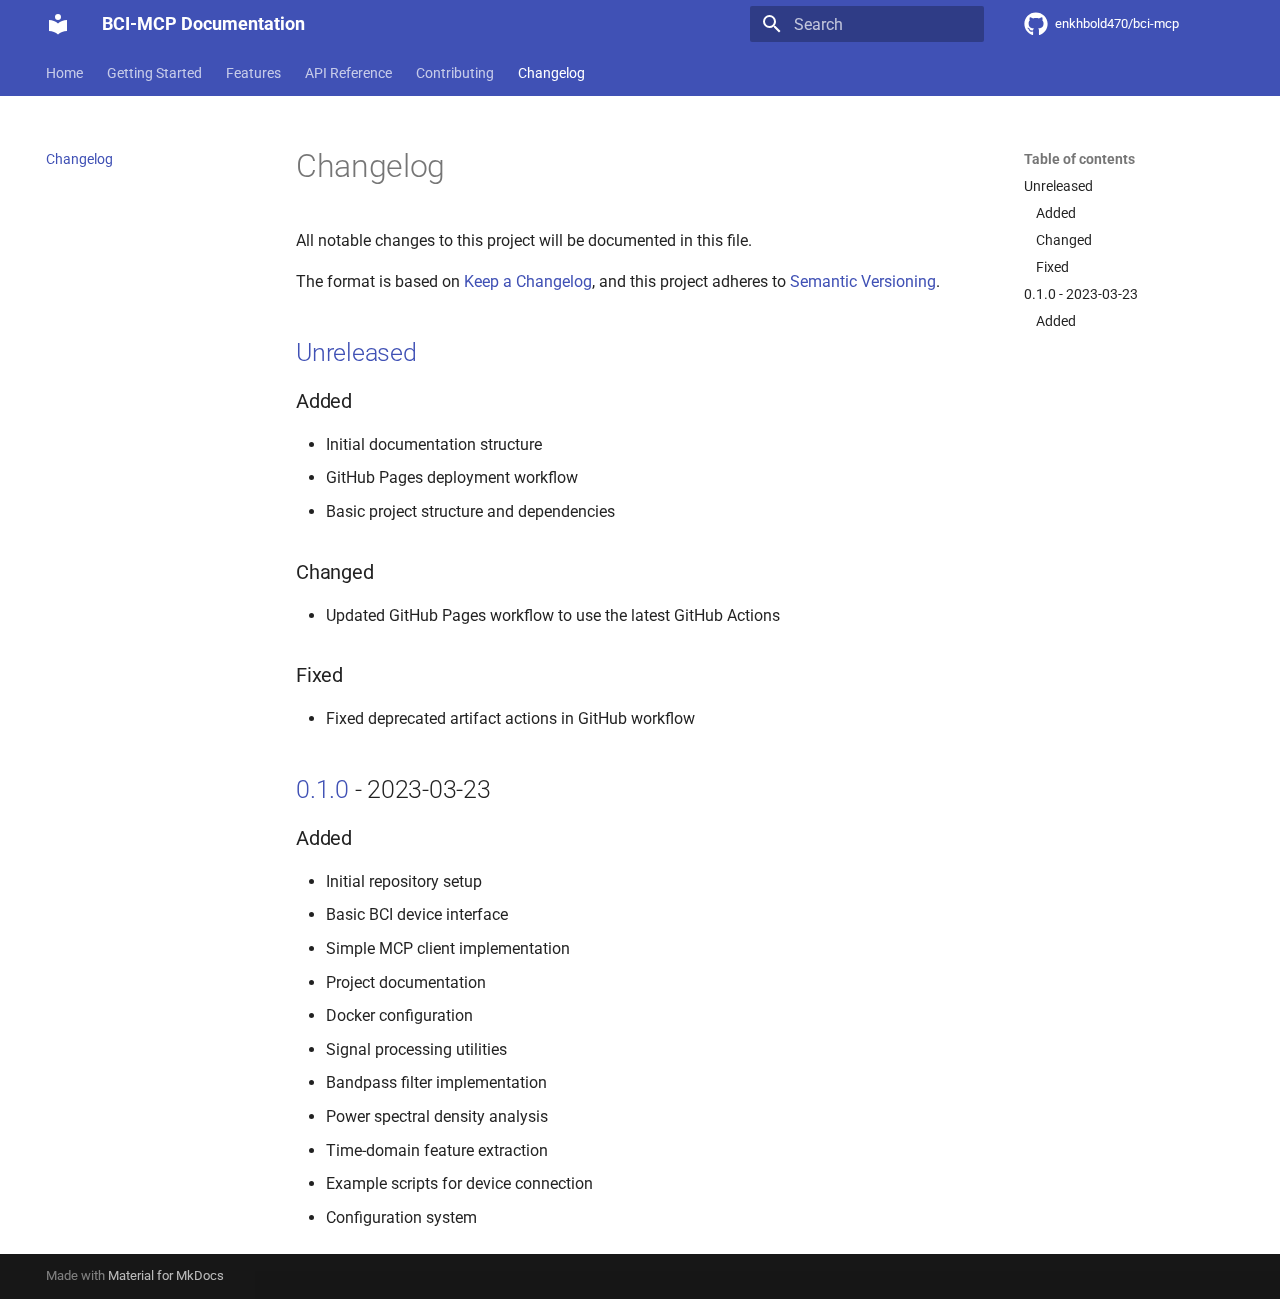
==== changelog/index.html @ 1b2634b0 "Deployed 18cad82 with MkDocs version: 1.6.1" ====
<!doctype html>
<html lang="en" class="no-js">
  <head>
    
      <meta charset="utf-8">
      <meta name="viewport" content="width=device-width,initial-scale=1">
      
        <meta name="description" content="Documentation for Brain-Computer Interface with Model Context Protocol">
      
      
        <meta name="author" content="enkhbold470">
      
      
        <link rel="canonical" href="https://enkhbold470.github.io/bci-mcp/changelog/">
      
      
        <link rel="prev" href="../contributing/">
      
      
      
      <link rel="icon" href="../assets/images/favicon.png">
      <meta name="generator" content="mkdocs-1.6.1, mkdocs-material-9.6.9">
    
    
      
        <title>Changelog - BCI-MCP Documentation</title>
      
    
    
      <link rel="stylesheet" href="../assets/stylesheets/main.4af4bdda.min.css">
      
        
        <link rel="stylesheet" href="../assets/stylesheets/palette.06af60db.min.css">
      
      


    
    
      
    
    
      
        
        
        <link rel="preconnect" href="https://fonts.gstatic.com" crossorigin>
        <link rel="stylesheet" href="https://fonts.googleapis.com/css?family=Roboto:300,300i,400,400i,700,700i%7CRoboto+Mono:400,400i,700,700i&display=fallback">
        <style>:root{--md-text-font:"Roboto";--md-code-font:"Roboto Mono"}</style>
      
    
    
      <link rel="stylesheet" href="../assets/_mkdocstrings.css">
    
    <script>__md_scope=new URL("..",location),__md_hash=e=>[...e].reduce(((e,_)=>(e<<5)-e+_.charCodeAt(0)),0),__md_get=(e,_=localStorage,t=__md_scope)=>JSON.parse(_.getItem(t.pathname+"."+e)),__md_set=(e,_,t=localStorage,a=__md_scope)=>{try{t.setItem(a.pathname+"."+e,JSON.stringify(_))}catch(e){}}</script>
    
      

    
    
    
  </head>
  
  
    
    
    
    
    
    <body dir="ltr" data-md-color-scheme="default" data-md-color-primary="indigo" data-md-color-accent="purple">
  
    
    <input class="md-toggle" data-md-toggle="drawer" type="checkbox" id="__drawer" autocomplete="off">
    <input class="md-toggle" data-md-toggle="search" type="checkbox" id="__search" autocomplete="off">
    <label class="md-overlay" for="__drawer"></label>
    <div data-md-component="skip">
      
        
        <a href="#changelog" class="md-skip">
          Skip to content
        </a>
      
    </div>
    <div data-md-component="announce">
      
    </div>
    
    
      

<header class="md-header" data-md-component="header">
  <nav class="md-header__inner md-grid" aria-label="Header">
    <a href=".." title="BCI-MCP Documentation" class="md-header__button md-logo" aria-label="BCI-MCP Documentation" data-md-component="logo">
      
  
  <svg xmlns="http://www.w3.org/2000/svg" viewBox="0 0 24 24"><path d="M12 8a3 3 0 0 0 3-3 3 3 0 0 0-3-3 3 3 0 0 0-3 3 3 3 0 0 0 3 3m0 3.54C9.64 9.35 6.5 8 3 8v11c3.5 0 6.64 1.35 9 3.54 2.36-2.19 5.5-3.54 9-3.54V8c-3.5 0-6.64 1.35-9 3.54"/></svg>

    </a>
    <label class="md-header__button md-icon" for="__drawer">
      
      <svg xmlns="http://www.w3.org/2000/svg" viewBox="0 0 24 24"><path d="M3 6h18v2H3zm0 5h18v2H3zm0 5h18v2H3z"/></svg>
    </label>
    <div class="md-header__title" data-md-component="header-title">
      <div class="md-header__ellipsis">
        <div class="md-header__topic">
          <span class="md-ellipsis">
            BCI-MCP Documentation
          </span>
        </div>
        <div class="md-header__topic" data-md-component="header-topic">
          <span class="md-ellipsis">
            
              Changelog
            
          </span>
        </div>
      </div>
    </div>
    
      
    
    
    
    
      <label class="md-header__button md-icon" for="__search">
        
        <svg xmlns="http://www.w3.org/2000/svg" viewBox="0 0 24 24"><path d="M9.5 3A6.5 6.5 0 0 1 16 9.5c0 1.61-.59 3.09-1.56 4.23l.27.27h.79l5 5-1.5 1.5-5-5v-.79l-.27-.27A6.52 6.52 0 0 1 9.5 16 6.5 6.5 0 0 1 3 9.5 6.5 6.5 0 0 1 9.5 3m0 2C7 5 5 7 5 9.5S7 14 9.5 14 14 12 14 9.5 12 5 9.5 5"/></svg>
      </label>
      <div class="md-search" data-md-component="search" role="dialog">
  <label class="md-search__overlay" for="__search"></label>
  <div class="md-search__inner" role="search">
    <form class="md-search__form" name="search">
      <input type="text" class="md-search__input" name="query" aria-label="Search" placeholder="Search" autocapitalize="off" autocorrect="off" autocomplete="off" spellcheck="false" data-md-component="search-query" required>
      <label class="md-search__icon md-icon" for="__search">
        
        <svg xmlns="http://www.w3.org/2000/svg" viewBox="0 0 24 24"><path d="M9.5 3A6.5 6.5 0 0 1 16 9.5c0 1.61-.59 3.09-1.56 4.23l.27.27h.79l5 5-1.5 1.5-5-5v-.79l-.27-.27A6.52 6.52 0 0 1 9.5 16 6.5 6.5 0 0 1 3 9.5 6.5 6.5 0 0 1 9.5 3m0 2C7 5 5 7 5 9.5S7 14 9.5 14 14 12 14 9.5 12 5 9.5 5"/></svg>
        
        <svg xmlns="http://www.w3.org/2000/svg" viewBox="0 0 24 24"><path d="M20 11v2H8l5.5 5.5-1.42 1.42L4.16 12l7.92-7.92L13.5 5.5 8 11z"/></svg>
      </label>
      <nav class="md-search__options" aria-label="Search">
        
        <button type="reset" class="md-search__icon md-icon" title="Clear" aria-label="Clear" tabindex="-1">
          
          <svg xmlns="http://www.w3.org/2000/svg" viewBox="0 0 24 24"><path d="M19 6.41 17.59 5 12 10.59 6.41 5 5 6.41 10.59 12 5 17.59 6.41 19 12 13.41 17.59 19 19 17.59 13.41 12z"/></svg>
        </button>
      </nav>
      
    </form>
    <div class="md-search__output">
      <div class="md-search__scrollwrap" tabindex="0" data-md-scrollfix>
        <div class="md-search-result" data-md-component="search-result">
          <div class="md-search-result__meta">
            Initializing search
          </div>
          <ol class="md-search-result__list" role="presentation"></ol>
        </div>
      </div>
    </div>
  </div>
</div>
    
    
      <div class="md-header__source">
        <a href="https://github.com/enkhbold470/bci-mcp" title="Go to repository" class="md-source" data-md-component="source">
  <div class="md-source__icon md-icon">
    
    <svg xmlns="http://www.w3.org/2000/svg" viewBox="0 0 496 512"><!--! Font Awesome Free 6.7.2 by @fontawesome - https://fontawesome.com License - https://fontawesome.com/license/free (Icons: CC BY 4.0, Fonts: SIL OFL 1.1, Code: MIT License) Copyright 2024 Fonticons, Inc.--><path d="M165.9 397.4c0 2-2.3 3.6-5.2 3.6-3.3.3-5.6-1.3-5.6-3.6 0-2 2.3-3.6 5.2-3.6 3-.3 5.6 1.3 5.6 3.6m-31.1-4.5c-.7 2 1.3 4.3 4.3 4.9 2.6 1 5.6 0 6.2-2s-1.3-4.3-4.3-5.2c-2.6-.7-5.5.3-6.2 2.3m44.2-1.7c-2.9.7-4.9 2.6-4.6 4.9.3 2 2.9 3.3 5.9 2.6 2.9-.7 4.9-2.6 4.6-4.6-.3-1.9-3-3.2-5.9-2.9M244.8 8C106.1 8 0 113.3 0 252c0 110.9 69.8 205.8 169.5 239.2 12.8 2.3 17.3-5.6 17.3-12.1 0-6.2-.3-40.4-.3-61.4 0 0-70 15-84.7-29.8 0 0-11.4-29.1-27.8-36.6 0 0-22.9-15.7 1.6-15.4 0 0 24.9 2 38.6 25.8 21.9 38.6 58.6 27.5 72.9 20.9 2.3-16 8.8-27.1 16-33.7-55.9-6.2-112.3-14.3-112.3-110.5 0-27.5 7.6-41.3 23.6-58.9-2.6-6.5-11.1-33.3 2.6-67.9 20.9-6.5 69 27 69 27 20-5.6 41.5-8.5 62.8-8.5s42.8 2.9 62.8 8.5c0 0 48.1-33.6 69-27 13.7 34.7 5.2 61.4 2.6 67.9 16 17.7 25.8 31.5 25.8 58.9 0 96.5-58.9 104.2-114.8 110.5 9.2 7.9 17 22.9 17 46.4 0 33.7-.3 75.4-.3 83.6 0 6.5 4.6 14.4 17.3 12.1C428.2 457.8 496 362.9 496 252 496 113.3 383.5 8 244.8 8M97.2 352.9c-1.3 1-1 3.3.7 5.2 1.6 1.6 3.9 2.3 5.2 1 1.3-1 1-3.3-.7-5.2-1.6-1.6-3.9-2.3-5.2-1m-10.8-8.1c-.7 1.3.3 2.9 2.3 3.9 1.6 1 3.6.7 4.3-.7.7-1.3-.3-2.9-2.3-3.9-2-.6-3.6-.3-4.3.7m32.4 35.6c-1.6 1.3-1 4.3 1.3 6.2 2.3 2.3 5.2 2.6 6.5 1 1.3-1.3.7-4.3-1.3-6.2-2.2-2.3-5.2-2.6-6.5-1m-11.4-14.7c-1.6 1-1.6 3.6 0 5.9s4.3 3.3 5.6 2.3c1.6-1.3 1.6-3.9 0-6.2-1.4-2.3-4-3.3-5.6-2"/></svg>
  </div>
  <div class="md-source__repository">
    enkhbold470/bci-mcp
  </div>
</a>
      </div>
    
  </nav>
  
</header>
    
    <div class="md-container" data-md-component="container">
      
      
        
          
            
<nav class="md-tabs" aria-label="Tabs" data-md-component="tabs">
  <div class="md-grid">
    <ul class="md-tabs__list">
      
        
  
  
  
    <li class="md-tabs__item">
      <a href=".." class="md-tabs__link">
        
  
    
  
  Home

      </a>
    </li>
  

      
        
  
  
  
    
    
      <li class="md-tabs__item">
        <a href="../getting-started/installation/" class="md-tabs__link">
          
  
  Getting Started

        </a>
      </li>
    
  

      
        
  
  
  
    
    
      <li class="md-tabs__item">
        <a href="../features/bci-features/" class="md-tabs__link">
          
  
  Features

        </a>
      </li>
    
  

      
        
  
  
  
    
    
      <li class="md-tabs__item">
        <a href="../api/bci-module/" class="md-tabs__link">
          
  
  API Reference

        </a>
      </li>
    
  

      
        
  
  
  
    <li class="md-tabs__item">
      <a href="../contributing/" class="md-tabs__link">
        
  
    
  
  Contributing

      </a>
    </li>
  

      
        
  
  
    
  
  
    <li class="md-tabs__item md-tabs__item--active">
      <a href="./" class="md-tabs__link">
        
  
    
  
  Changelog

      </a>
    </li>
  

      
    </ul>
  </div>
</nav>
          
        
      
      <main class="md-main" data-md-component="main">
        <div class="md-main__inner md-grid">
          
            
              
              <div class="md-sidebar md-sidebar--primary" data-md-component="sidebar" data-md-type="navigation" >
                <div class="md-sidebar__scrollwrap">
                  <div class="md-sidebar__inner">
                    


  


<nav class="md-nav md-nav--primary md-nav--lifted" aria-label="Navigation" data-md-level="0">
  <label class="md-nav__title" for="__drawer">
    <a href=".." title="BCI-MCP Documentation" class="md-nav__button md-logo" aria-label="BCI-MCP Documentation" data-md-component="logo">
      
  
  <svg xmlns="http://www.w3.org/2000/svg" viewBox="0 0 24 24"><path d="M12 8a3 3 0 0 0 3-3 3 3 0 0 0-3-3 3 3 0 0 0-3 3 3 3 0 0 0 3 3m0 3.54C9.64 9.35 6.5 8 3 8v11c3.5 0 6.64 1.35 9 3.54 2.36-2.19 5.5-3.54 9-3.54V8c-3.5 0-6.64 1.35-9 3.54"/></svg>

    </a>
    BCI-MCP Documentation
  </label>
  
    <div class="md-nav__source">
      <a href="https://github.com/enkhbold470/bci-mcp" title="Go to repository" class="md-source" data-md-component="source">
  <div class="md-source__icon md-icon">
    
    <svg xmlns="http://www.w3.org/2000/svg" viewBox="0 0 496 512"><!--! Font Awesome Free 6.7.2 by @fontawesome - https://fontawesome.com License - https://fontawesome.com/license/free (Icons: CC BY 4.0, Fonts: SIL OFL 1.1, Code: MIT License) Copyright 2024 Fonticons, Inc.--><path d="M165.9 397.4c0 2-2.3 3.6-5.2 3.6-3.3.3-5.6-1.3-5.6-3.6 0-2 2.3-3.6 5.2-3.6 3-.3 5.6 1.3 5.6 3.6m-31.1-4.5c-.7 2 1.3 4.3 4.3 4.9 2.6 1 5.6 0 6.2-2s-1.3-4.3-4.3-5.2c-2.6-.7-5.5.3-6.2 2.3m44.2-1.7c-2.9.7-4.9 2.6-4.6 4.9.3 2 2.9 3.3 5.9 2.6 2.9-.7 4.9-2.6 4.6-4.6-.3-1.9-3-3.2-5.9-2.9M244.8 8C106.1 8 0 113.3 0 252c0 110.9 69.8 205.8 169.5 239.2 12.8 2.3 17.3-5.6 17.3-12.1 0-6.2-.3-40.4-.3-61.4 0 0-70 15-84.7-29.8 0 0-11.4-29.1-27.8-36.6 0 0-22.9-15.7 1.6-15.4 0 0 24.9 2 38.6 25.8 21.9 38.6 58.6 27.5 72.9 20.9 2.3-16 8.8-27.1 16-33.7-55.9-6.2-112.3-14.3-112.3-110.5 0-27.5 7.6-41.3 23.6-58.9-2.6-6.5-11.1-33.3 2.6-67.9 20.9-6.5 69 27 69 27 20-5.6 41.5-8.5 62.8-8.5s42.8 2.9 62.8 8.5c0 0 48.1-33.6 69-27 13.7 34.7 5.2 61.4 2.6 67.9 16 17.7 25.8 31.5 25.8 58.9 0 96.5-58.9 104.2-114.8 110.5 9.2 7.9 17 22.9 17 46.4 0 33.7-.3 75.4-.3 83.6 0 6.5 4.6 14.4 17.3 12.1C428.2 457.8 496 362.9 496 252 496 113.3 383.5 8 244.8 8M97.2 352.9c-1.3 1-1 3.3.7 5.2 1.6 1.6 3.9 2.3 5.2 1 1.3-1 1-3.3-.7-5.2-1.6-1.6-3.9-2.3-5.2-1m-10.8-8.1c-.7 1.3.3 2.9 2.3 3.9 1.6 1 3.6.7 4.3-.7.7-1.3-.3-2.9-2.3-3.9-2-.6-3.6-.3-4.3.7m32.4 35.6c-1.6 1.3-1 4.3 1.3 6.2 2.3 2.3 5.2 2.6 6.5 1 1.3-1.3.7-4.3-1.3-6.2-2.2-2.3-5.2-2.6-6.5-1m-11.4-14.7c-1.6 1-1.6 3.6 0 5.9s4.3 3.3 5.6 2.3c1.6-1.3 1.6-3.9 0-6.2-1.4-2.3-4-3.3-5.6-2"/></svg>
  </div>
  <div class="md-source__repository">
    enkhbold470/bci-mcp
  </div>
</a>
    </div>
  
  <ul class="md-nav__list" data-md-scrollfix>
    
      
      
  
  
  
  
    <li class="md-nav__item">
      <a href=".." class="md-nav__link">
        
  
  <span class="md-ellipsis">
    Home
    
  </span>
  

      </a>
    </li>
  

    
      
      
  
  
  
  
    
    
    
      
      
        
      
    
    
    <li class="md-nav__item md-nav__item--nested">
      
        
        
        <input class="md-nav__toggle md-toggle " type="checkbox" id="__nav_2" >
        
          
          <label class="md-nav__link" for="__nav_2" id="__nav_2_label" tabindex="0">
            
  
  <span class="md-ellipsis">
    Getting Started
    
  </span>
  

            <span class="md-nav__icon md-icon"></span>
          </label>
        
        <nav class="md-nav" data-md-level="1" aria-labelledby="__nav_2_label" aria-expanded="false">
          <label class="md-nav__title" for="__nav_2">
            <span class="md-nav__icon md-icon"></span>
            Getting Started
          </label>
          <ul class="md-nav__list" data-md-scrollfix>
            
              
                
  
  
  
  
    <li class="md-nav__item">
      <a href="../getting-started/installation/" class="md-nav__link">
        
  
  <span class="md-ellipsis">
    Installation
    
  </span>
  

      </a>
    </li>
  

              
            
              
                
  
  
  
  
    <li class="md-nav__item">
      <a href="../getting-started/quick-start/" class="md-nav__link">
        
  
  <span class="md-ellipsis">
    Quick Start
    
  </span>
  

      </a>
    </li>
  

              
            
              
                
  
  
  
  
    <li class="md-nav__item">
      <a href="../getting-started/configuration/" class="md-nav__link">
        
  
  <span class="md-ellipsis">
    Configuration
    
  </span>
  

      </a>
    </li>
  

              
            
          </ul>
        </nav>
      
    </li>
  

    
      
      
  
  
  
  
    
    
    
      
      
        
      
    
    
    <li class="md-nav__item md-nav__item--nested">
      
        
        
        <input class="md-nav__toggle md-toggle " type="checkbox" id="__nav_3" >
        
          
          <label class="md-nav__link" for="__nav_3" id="__nav_3_label" tabindex="0">
            
  
  <span class="md-ellipsis">
    Features
    
  </span>
  

            <span class="md-nav__icon md-icon"></span>
          </label>
        
        <nav class="md-nav" data-md-level="1" aria-labelledby="__nav_3_label" aria-expanded="false">
          <label class="md-nav__title" for="__nav_3">
            <span class="md-nav__icon md-icon"></span>
            Features
          </label>
          <ul class="md-nav__list" data-md-scrollfix>
            
              
                
  
  
  
  
    <li class="md-nav__item">
      <a href="../features/bci-features/" class="md-nav__link">
        
  
  <span class="md-ellipsis">
    BCI Features
    
  </span>
  

      </a>
    </li>
  

              
            
              
                
  
  
  
  
    <li class="md-nav__item">
      <a href="../features/mcp-integration/" class="md-nav__link">
        
  
  <span class="md-ellipsis">
    MCP Integration
    
  </span>
  

      </a>
    </li>
  

              
            
              
                
  
  
  
  
    <li class="md-nav__item">
      <a href="../features/signal-processing/" class="md-nav__link">
        
  
  <span class="md-ellipsis">
    Advanced Signal Processing
    
  </span>
  

      </a>
    </li>
  

              
            
          </ul>
        </nav>
      
    </li>
  

    
      
      
  
  
  
  
    
    
    
      
      
        
      
    
    
    <li class="md-nav__item md-nav__item--nested">
      
        
        
        <input class="md-nav__toggle md-toggle " type="checkbox" id="__nav_4" >
        
          
          <label class="md-nav__link" for="__nav_4" id="__nav_4_label" tabindex="0">
            
  
  <span class="md-ellipsis">
    API Reference
    
  </span>
  

            <span class="md-nav__icon md-icon"></span>
          </label>
        
        <nav class="md-nav" data-md-level="1" aria-labelledby="__nav_4_label" aria-expanded="false">
          <label class="md-nav__title" for="__nav_4">
            <span class="md-nav__icon md-icon"></span>
            API Reference
          </label>
          <ul class="md-nav__list" data-md-scrollfix>
            
              
                
  
  
  
  
    <li class="md-nav__item">
      <a href="../api/bci-module/" class="md-nav__link">
        
  
  <span class="md-ellipsis">
    BCI Module
    
  </span>
  

      </a>
    </li>
  

              
            
              
                
  
  
  
  
    <li class="md-nav__item">
      <a href="../api/mcp-module/" class="md-nav__link">
        
  
  <span class="md-ellipsis">
    MCP Module
    
  </span>
  

      </a>
    </li>
  

              
            
          </ul>
        </nav>
      
    </li>
  

    
      
      
  
  
  
  
    <li class="md-nav__item">
      <a href="../contributing/" class="md-nav__link">
        
  
  <span class="md-ellipsis">
    Contributing
    
  </span>
  

      </a>
    </li>
  

    
      
      
  
  
    
  
  
  
    <li class="md-nav__item md-nav__item--active">
      
      <input class="md-nav__toggle md-toggle" type="checkbox" id="__toc">
      
      
        
      
      
        <label class="md-nav__link md-nav__link--active" for="__toc">
          
  
  <span class="md-ellipsis">
    Changelog
    
  </span>
  

          <span class="md-nav__icon md-icon"></span>
        </label>
      
      <a href="./" class="md-nav__link md-nav__link--active">
        
  
  <span class="md-ellipsis">
    Changelog
    
  </span>
  

      </a>
      
        

<nav class="md-nav md-nav--secondary" aria-label="Table of contents">
  
  
  
    
  
  
    <label class="md-nav__title" for="__toc">
      <span class="md-nav__icon md-icon"></span>
      Table of contents
    </label>
    <ul class="md-nav__list" data-md-component="toc" data-md-scrollfix>
      
        <li class="md-nav__item">
  <a href="#unreleased" class="md-nav__link">
    <span class="md-ellipsis">
      Unreleased
    </span>
  </a>
  
    <nav class="md-nav" aria-label="Unreleased">
      <ul class="md-nav__list">
        
          <li class="md-nav__item">
  <a href="#added" class="md-nav__link">
    <span class="md-ellipsis">
      Added
    </span>
  </a>
  
</li>
        
          <li class="md-nav__item">
  <a href="#changed" class="md-nav__link">
    <span class="md-ellipsis">
      Changed
    </span>
  </a>
  
</li>
        
          <li class="md-nav__item">
  <a href="#fixed" class="md-nav__link">
    <span class="md-ellipsis">
      Fixed
    </span>
  </a>
  
</li>
        
      </ul>
    </nav>
  
</li>
      
        <li class="md-nav__item">
  <a href="#010-2023-03-23" class="md-nav__link">
    <span class="md-ellipsis">
      0.1.0 - 2023-03-23
    </span>
  </a>
  
    <nav class="md-nav" aria-label="0.1.0 - 2023-03-23">
      <ul class="md-nav__list">
        
          <li class="md-nav__item">
  <a href="#added_1" class="md-nav__link">
    <span class="md-ellipsis">
      Added
    </span>
  </a>
  
</li>
        
      </ul>
    </nav>
  
</li>
      
    </ul>
  
</nav>
      
    </li>
  

    
  </ul>
</nav>
                  </div>
                </div>
              </div>
            
            
              
              <div class="md-sidebar md-sidebar--secondary" data-md-component="sidebar" data-md-type="toc" >
                <div class="md-sidebar__scrollwrap">
                  <div class="md-sidebar__inner">
                    

<nav class="md-nav md-nav--secondary" aria-label="Table of contents">
  
  
  
    
  
  
    <label class="md-nav__title" for="__toc">
      <span class="md-nav__icon md-icon"></span>
      Table of contents
    </label>
    <ul class="md-nav__list" data-md-component="toc" data-md-scrollfix>
      
        <li class="md-nav__item">
  <a href="#unreleased" class="md-nav__link">
    <span class="md-ellipsis">
      Unreleased
    </span>
  </a>
  
    <nav class="md-nav" aria-label="Unreleased">
      <ul class="md-nav__list">
        
          <li class="md-nav__item">
  <a href="#added" class="md-nav__link">
    <span class="md-ellipsis">
      Added
    </span>
  </a>
  
</li>
        
          <li class="md-nav__item">
  <a href="#changed" class="md-nav__link">
    <span class="md-ellipsis">
      Changed
    </span>
  </a>
  
</li>
        
          <li class="md-nav__item">
  <a href="#fixed" class="md-nav__link">
    <span class="md-ellipsis">
      Fixed
    </span>
  </a>
  
</li>
        
      </ul>
    </nav>
  
</li>
      
        <li class="md-nav__item">
  <a href="#010-2023-03-23" class="md-nav__link">
    <span class="md-ellipsis">
      0.1.0 - 2023-03-23
    </span>
  </a>
  
    <nav class="md-nav" aria-label="0.1.0 - 2023-03-23">
      <ul class="md-nav__list">
        
          <li class="md-nav__item">
  <a href="#added_1" class="md-nav__link">
    <span class="md-ellipsis">
      Added
    </span>
  </a>
  
</li>
        
      </ul>
    </nav>
  
</li>
      
    </ul>
  
</nav>
                  </div>
                </div>
              </div>
            
          
          
            <div class="md-content" data-md-component="content">
              <article class="md-content__inner md-typeset">
                
                  


  
  


<h1 id="changelog">Changelog<a class="headerlink" href="#changelog" title="Permanent link">&para;</a></h1>
<p>All notable changes to this project will be documented in this file.</p>
<p>The format is based on <a href="https://keepachangelog.com/en/1.0.0/">Keep a Changelog</a>,
and this project adheres to <a href="https://semver.org/spec/v2.0.0.html">Semantic Versioning</a>.</p>
<h2 id="unreleased"><a href="https://github.com/enkhbold470/bci-mcp/compare/v0.1.0...HEAD">Unreleased</a><a class="headerlink" href="#unreleased" title="Permanent link">&para;</a></h2>
<h3 id="added">Added<a class="headerlink" href="#added" title="Permanent link">&para;</a></h3>
<ul>
<li>Initial documentation structure</li>
<li>GitHub Pages deployment workflow</li>
<li>Basic project structure and dependencies</li>
</ul>
<h3 id="changed">Changed<a class="headerlink" href="#changed" title="Permanent link">&para;</a></h3>
<ul>
<li>Updated GitHub Pages workflow to use the latest GitHub Actions</li>
</ul>
<h3 id="fixed">Fixed<a class="headerlink" href="#fixed" title="Permanent link">&para;</a></h3>
<ul>
<li>Fixed deprecated artifact actions in GitHub workflow</li>
</ul>
<h2 id="010-2023-03-23"><a href="https://github.com/enkhbold470/bci-mcp/releases/tag/v0.1.0">0.1.0</a> - 2023-03-23<a class="headerlink" href="#010-2023-03-23" title="Permanent link">&para;</a></h2>
<h3 id="added_1">Added<a class="headerlink" href="#added_1" title="Permanent link">&para;</a></h3>
<ul>
<li>Initial repository setup</li>
<li>Basic BCI device interface</li>
<li>Simple MCP client implementation</li>
<li>Project documentation</li>
<li>Docker configuration</li>
<li>Signal processing utilities</li>
<li>Bandpass filter implementation</li>
<li>Power spectral density analysis</li>
<li>Time-domain feature extraction</li>
<li>Example scripts for device connection</li>
<li>Configuration system</li>
</ul>












                
              </article>
            </div>
          
          
<script>var target=document.getElementById(location.hash.slice(1));target&&target.name&&(target.checked=target.name.startsWith("__tabbed_"))</script>
        </div>
        
      </main>
      
        <footer class="md-footer">
  
  <div class="md-footer-meta md-typeset">
    <div class="md-footer-meta__inner md-grid">
      <div class="md-copyright">
  
  
    Made with
    <a href="https://squidfunk.github.io/mkdocs-material/" target="_blank" rel="noopener">
      Material for MkDocs
    </a>
  
</div>
      
    </div>
  </div>
</footer>
      
    </div>
    <div class="md-dialog" data-md-component="dialog">
      <div class="md-dialog__inner md-typeset"></div>
    </div>
    
    
    <script id="__config" type="application/json">{"base": "..", "features": ["navigation.tabs", "navigation.sections", "content.code.copy", "content.code.annotate"], "search": "../assets/javascripts/workers/search.f8cc74c7.min.js", "translations": {"clipboard.copied": "Copied to clipboard", "clipboard.copy": "Copy to clipboard", "search.result.more.one": "1 more on this page", "search.result.more.other": "# more on this page", "search.result.none": "No matching documents", "search.result.one": "1 matching document", "search.result.other": "# matching documents", "search.result.placeholder": "Type to start searching", "search.result.term.missing": "Missing", "select.version": "Select version"}}</script>
    
    
      <script src="../assets/javascripts/bundle.c8b220af.min.js"></script>
      
    
  </body>
</html>
---- assets/stylesheets/main.4af4bdda.min.css ----
@charset "UTF-8";html{-webkit-text-size-adjust:none;-moz-text-size-adjust:none;text-size-adjust:none;box-sizing:border-box}*,:after,:before{box-sizing:inherit}@media (prefers-reduced-motion){*,:after,:before{transition:none!important}}body{margin:0}a,button,input,label{-webkit-tap-highlight-color:transparent}a{color:inherit;text-decoration:none}hr{border:0;box-sizing:initial;display:block;height:.05rem;overflow:visible;padding:0}small{font-size:80%}sub,sup{line-height:1em}img{border-style:none}table{border-collapse:initial;border-spacing:0}td,th{font-weight:400;vertical-align:top}button{background:#0000;border:0;font-family:inherit;font-size:inherit;margin:0;padding:0}input{border:0;outline:none}:root{--md-primary-fg-color:#4051b5;--md-primary-fg-color--light:#5d6cc0;--md-primary-fg-color--dark:#303fa1;--md-primary-bg-color:#fff;--md-primary-bg-color--light:#ffffffb3;--md-accent-fg-color:#526cfe;--md-accent-fg-color--transparent:#526cfe1a;--md-accent-bg-color:#fff;--md-accent-bg-color--light:#ffffffb3}[data-md-color-scheme=default]{color-scheme:light}[data-md-color-scheme=default] img[src$="#gh-dark-mode-only"],[data-md-color-scheme=default] img[src$="#only-dark"]{display:none}:root,[data-md-color-scheme=default]{--md-hue:225deg;--md-default-fg-color:#000000de;--md-default-fg-color--light:#0000008a;--md-default-fg-color--lighter:#00000052;--md-default-fg-color--lightest:#00000012;--md-default-bg-color:#fff;--md-default-bg-color--light:#ffffffb3;--md-default-bg-color--lighter:#ffffff4d;--md-default-bg-color--lightest:#ffffff1f;--md-code-fg-color:#36464e;--md-code-bg-color:#f5f5f5;--md-code-hl-color:#4287ff;--md-code-hl-color--light:#4287ff1a;--md-code-hl-number-color:#d52a2a;--md-code-hl-special-color:#db1457;--md-code-hl-function-color:#a846b9;--md-code-hl-constant-color:#6e59d9;--md-code-hl-keyword-color:#3f6ec6;--md-code-hl-string-color:#1c7d4d;--md-code-hl-name-color:var(--md-code-fg-color);--md-code-hl-operator-color:var(--md-default-fg-color--light);--md-code-hl-punctuation-color:var(--md-default-fg-color--light);--md-code-hl-comment-color:var(--md-default-fg-color--light);--md-code-hl-generic-color:var(--md-default-fg-color--light);--md-code-hl-variable-color:var(--md-default-fg-color--light);--md-typeset-color:var(--md-default-fg-color);--md-typeset-a-color:var(--md-primary-fg-color);--md-typeset-del-color:#f5503d26;--md-typeset-ins-color:#0bd57026;--md-typeset-kbd-color:#fafafa;--md-typeset-kbd-accent-color:#fff;--md-typeset-kbd-border-color:#b8b8b8;--md-typeset-mark-color:#ffff0080;--md-typeset-table-color:#0000001f;--md-typeset-table-color--light:rgba(0,0,0,.035);--md-admonition-fg-color:var(--md-default-fg-color);--md-admonition-bg-color:var(--md-default-bg-color);--md-warning-fg-color:#000000de;--md-warning-bg-color:#ff9;--md-footer-fg-color:#fff;--md-footer-fg-color--light:#ffffffb3;--md-footer-fg-color--lighter:#ffffff73;--md-footer-bg-color:#000000de;--md-footer-bg-color--dark:#00000052;--md-shadow-z1:0 0.2rem 0.5rem #0000000d,0 0 0.05rem #0000001a;--md-shadow-z2:0 0.2rem 0.5rem #0000001a,0 0 0.05rem #00000040;--md-shadow-z3:0 0.2rem 0.5rem #0003,0 0 0.05rem #00000059}.md-icon svg{fill:currentcolor;display:block;height:1.2rem;width:1.2rem}body{-webkit-font-smoothing:antialiased;-moz-osx-font-smoothing:grayscale;--md-text-font-family:var(--md-text-font,_),-apple-system,BlinkMacSystemFont,Helvetica,Arial,sans-serif;--md-code-font-family:var(--md-code-font,_),SFMono-Regular,Consolas,Menlo,monospace}aside,body,input{font-feature-settings:"kern","liga";color:var(--md-typeset-color);font-family:var(--md-text-font-family)}code,kbd,pre{font-feature-settings:"kern";font-family:var(--md-code-font-family)}:root{--md-typeset-table-sort-icon:url('data:image/svg+xml;charset=utf-8,<svg xmlns="http://www.w3.org/2000/svg" viewBox="0 0 24 24"><path d="m18 21-4-4h3V7h-3l4-4 4 4h-3v10h3M2 19v-2h10v2M2 13v-2h7v2M2 7V5h4v2z"/></svg>');--md-typeset-table-sort-icon--asc:url('data:image/svg+xml;charset=utf-8,<svg xmlns="http://www.w3.org/2000/svg" viewBox="0 0 24 24"><path d="M19 17h3l-4 4-4-4h3V3h2M2 17h10v2H2M6 5v2H2V5m0 6h7v2H2z"/></svg>');--md-typeset-table-sort-icon--desc:url('data:image/svg+xml;charset=utf-8,<svg xmlns="http://www.w3.org/2000/svg" viewBox="0 0 24 24"><path d="M19 7h3l-4-4-4 4h3v14h2M2 17h10v2H2M6 5v2H2V5m0 6h7v2H2z"/></svg>')}.md-typeset{-webkit-print-color-adjust:exact;color-adjust:exact;font-size:.8rem;line-height:1.6;overflow-wrap:break-word}@media print{.md-typeset{font-size:.68rem}}.md-typeset blockquote,.md-typeset dl,.md-typeset figure,.md-typeset ol,.md-typeset pre,.md-typeset ul{margin-bottom:1em;margin-top:1em}.md-typeset h1{color:var(--md-default-fg-color--light);font-size:2em;line-height:1.3;margin:0 0 1.25em}.md-typeset h1,.md-typeset h2{font-weight:300;letter-spacing:-.01em}.md-typeset h2{font-size:1.5625em;line-height:1.4;margin:1.6em 0 .64em}.md-typeset h3{font-size:1.25em;font-weight:400;letter-spacing:-.01em;line-height:1.5;margin:1.6em 0 .8em}.md-typeset h2+h3{margin-top:.8em}.md-typeset h4{font-weight:700;letter-spacing:-.01em;margin:1em 0}.md-typeset h5,.md-typeset h6{color:var(--md-default-fg-color--light);font-size:.8em;font-weight:700;letter-spacing:-.01em;margin:1.25em 0}.md-typeset h5{text-transform:uppercase}.md-typeset h5 code{text-transform:none}.md-typeset hr{border-bottom:.05rem solid var(--md-default-fg-color--lightest);display:flow-root;margin:1.5em 0}.md-typeset a{color:var(--md-typeset-a-color);word-break:break-word}.md-typeset a,.md-typeset a:before{transition:color 125ms}.md-typeset a:focus,.md-typeset a:hover{color:var(--md-accent-fg-color)}.md-typeset a:focus code,.md-typeset a:hover code{background-color:var(--md-accent-fg-color--transparent)}.md-typeset a code{color:currentcolor;transition:background-color 125ms}.md-typeset a.focus-visible{outline-color:var(--md-accent-fg-color);outline-offset:.2rem}.md-typeset code,.md-typeset kbd,.md-typeset pre{color:var(--md-code-fg-color);direction:ltr;font-variant-ligatures:none}@media print{.md-typeset code,.md-typeset kbd,.md-typeset pre{white-space:pre-wrap}}.md-typeset code{background-color:var(--md-code-bg-color);border-radius:.1rem;-webkit-box-decoration-break:clone;box-decoration-break:clone;font-size:.85em;padding:0 .2941176471em;word-break:break-word}.md-typeset code:not(.focus-visible){-webkit-tap-highlight-color:transparent;outline:none}.md-typeset pre{display:flow-root;line-height:1.4;position:relative}.md-typeset pre>code{-webkit-box-decoration-break:slice;box-decoration-break:slice;box-shadow:none;display:block;margin:0;outline-color:var(--md-accent-fg-color);overflow:auto;padding:.7720588235em 1.1764705882em;scrollbar-color:var(--md-default-fg-color--lighter) #0000;scrollbar-width:thin;touch-action:auto;word-break:normal}.md-typeset pre>code:hover{scrollbar-color:var(--md-accent-fg-color) #0000}.md-typeset pre>code::-webkit-scrollbar{height:.2rem;width:.2rem}.md-typeset pre>code::-webkit-scrollbar-thumb{background-color:var(--md-default-fg-color--lighter)}.md-typeset pre>code::-webkit-scrollbar-thumb:hover{background-color:var(--md-accent-fg-color)}.md-typeset kbd{background-color:var(--md-typeset-kbd-color);border-radius:.1rem;box-shadow:0 .1rem 0 .05rem var(--md-typeset-kbd-border-color),0 .1rem 0 var(--md-typeset-kbd-border-color),0 -.1rem .2rem var(--md-typeset-kbd-accent-color) inset;color:var(--md-default-fg-color);display:inline-block;font-size:.75em;padding:0 .6666666667em;vertical-align:text-top;word-break:break-word}.md-typeset mark{background-color:var(--md-typeset-mark-color);-webkit-box-decoration-break:clone;box-decoration-break:clone;color:inherit;word-break:break-word}.md-typeset abbr{border-bottom:.05rem dotted var(--md-default-fg-color--light);cursor:help;text-decoration:none}.md-typeset small{opacity:.75}[dir=ltr] .md-typeset sub,[dir=ltr] .md-typeset sup{margin-left:.078125em}[dir=rtl] .md-typeset sub,[dir=rtl] .md-typeset sup{margin-right:.078125em}[dir=ltr] .md-typeset blockquote{padding-left:.6rem}[dir=rtl] .md-typeset blockquote{padding-right:.6rem}[dir=ltr] .md-typeset blockquote{border-left:.2rem solid var(--md-default-fg-color--lighter)}[dir=rtl] .md-typeset blockquote{border-right:.2rem solid var(--md-default-fg-color--lighter)}.md-typeset blockquote{color:var(--md-default-fg-color--light);margin-left:0;margin-right:0}.md-typeset ul{list-style-type:disc}.md-typeset ul[type]{list-style-type:revert-layer}[dir=ltr] .md-typeset ol,[dir=ltr] .md-typeset ul{margin-left:.625em}[dir=rtl] .md-typeset ol,[dir=rtl] .md-typeset ul{margin-right:.625em}.md-typeset ol,.md-typeset ul{padding:0}.md-typeset ol:not([hidden]),.md-typeset ul:not([hidden]){display:flow-root}.md-typeset ol ol,.md-typeset ul ol{list-style-type:lower-alpha}.md-typeset ol ol ol,.md-typeset ul ol ol{list-style-type:lower-roman}.md-typeset ol ol ol ol,.md-typeset ul ol ol ol{list-style-type:upper-alpha}.md-typeset ol ol ol ol ol,.md-typeset ul ol ol ol ol{list-style-type:upper-roman}.md-typeset ol[type],.md-typeset ul[type]{list-style-type:revert-layer}[dir=ltr] .md-typeset ol li,[dir=ltr] .md-typeset ul li{margin-left:1.25em}[dir=rtl] .md-typeset ol li,[dir=rtl] .md-typeset ul li{margin-right:1.25em}.md-typeset ol li,.md-typeset ul li{margin-bottom:.5em}.md-typeset ol li blockquote,.md-typeset ol li p,.md-typeset ul li blockquote,.md-typeset ul li p{margin:.5em 0}.md-typeset ol li:last-child,.md-typeset ul li:last-child{margin-bottom:0}[dir=ltr] .md-typeset ol li ol,[dir=ltr] .md-typeset ol li ul,[dir=ltr] .md-typeset ul li ol,[dir=ltr] .md-typeset ul li ul{margin-left:.625em}[dir=rtl] .md-typeset ol li ol,[dir=rtl] .md-typeset ol li ul,[dir=rtl] .md-typeset ul li ol,[dir=rtl] .md-typeset ul li ul{margin-right:.625em}.md-typeset ol li ol,.md-typeset ol li ul,.md-typeset ul li ol,.md-typeset ul li ul{margin-bottom:.5em;margin-top:.5em}[dir=ltr] .md-typeset dd{margin-left:1.875em}[dir=rtl] .md-typeset dd{margin-right:1.875em}.md-typeset dd{margin-bottom:1.5em;margin-top:1em}.md-typeset img,.md-typeset svg,.md-typeset video{height:auto;max-width:100%}.md-typeset img[align=left]{margin:1em 1em 1em 0}.md-typeset img[align=right]{margin:1em 0 1em 1em}.md-typeset img[align]:only-child{margin-top:0}.md-typeset figure{display:flow-root;margin:1em auto;max-width:100%;text-align:center;width:-moz-fit-content;width:fit-content}.md-typeset figure img{display:block;margin:0 auto}.md-typeset figcaption{font-style:italic;margin:1em auto;max-width:24rem}.md-typeset iframe{max-width:100%}.md-typeset table:not([class]){background-color:var(--md-default-bg-color);border:.05rem solid var(--md-typeset-table-color);border-radius:.1rem;display:inline-block;font-size:.64rem;max-width:100%;overflow:auto;touch-action:auto}@media print{.md-typeset table:not([class]){display:table}}.md-typeset table:not([class])+*{margin-top:1.5em}.md-typeset table:not([class]) td>:first-child,.md-typeset table:not([class]) th>:first-child{margin-top:0}.md-typeset table:not([class]) td>:last-child,.md-typeset table:not([class]) th>:last-child{margin-bottom:0}.md-typeset table:not([class]) td:not([align]),.md-typeset table:not([class]) th:not([align]){text-align:left}[dir=rtl] .md-typeset table:not([class]) td:not([align]),[dir=rtl] .md-typeset table:not([class]) th:not([align]){text-align:right}.md-typeset table:not([class]) th{font-weight:700;min-width:5rem;padding:.9375em 1.25em;vertical-align:top}.md-typeset table:not([class]) td{border-top:.05rem solid var(--md-typeset-table-color);padding:.9375em 1.25em;vertical-align:top}.md-typeset table:not([class]) tbody tr{transition:background-color 125ms}.md-typeset table:not([class]) tbody tr:hover{background-color:var(--md-typeset-table-color--light);box-shadow:0 .05rem 0 var(--md-default-bg-color) inset}.md-typeset table:not([class]) a{word-break:normal}.md-typeset table th[role=columnheader]{cursor:pointer}[dir=ltr] .md-typeset table th[role=columnheader]:after{margin-left:.5em}[dir=rtl] .md-typeset table th[role=columnheader]:after{margin-right:.5em}.md-typeset table th[role=columnheader]:after{content:"";display:inline-block;height:1.2em;-webkit-mask-image:var(--md-typeset-table-sort-icon);mask-image:var(--md-typeset-table-sort-icon);-webkit-mask-repeat:no-repeat;mask-repeat:no-repeat;-webkit-mask-size:contain;mask-size:contain;transition:background-color 125ms;vertical-align:text-bottom;width:1.2em}.md-typeset table th[role=columnheader]:hover:after{background-color:var(--md-default-fg-color--lighter)}.md-typeset table th[role=columnheader][aria-sort=ascending]:after{background-color:var(--md-default-fg-color--light);-webkit-mask-image:var(--md-typeset-table-sort-icon--asc);mask-image:var(--md-typeset-table-sort-icon--asc)}.md-typeset table th[role=columnheader][aria-sort=descending]:after{background-color:var(--md-default-fg-color--light);-webkit-mask-image:var(--md-typeset-table-sort-icon--desc);mask-image:var(--md-typeset-table-sort-icon--desc)}.md-typeset__scrollwrap{margin:1em -.8rem;overflow-x:auto;touch-action:auto}.md-typeset__table{display:inline-block;margin-bottom:.5em;padding:0 .8rem}@media print{.md-typeset__table{display:block}}html .md-typeset__table table{display:table;margin:0;overflow:hidden;width:100%}@media screen and (max-width:44.984375em){.md-content__inner>pre{margin:1em -.8rem}.md-content__inner>pre code{border-radius:0}}.md-typeset .md-author{border-radius:100%;display:block;flex-shrink:0;height:1.6rem;overflow:hidden;position:relative;transition:color 125ms,transform 125ms;width:1.6rem}.md-typeset .md-author img{display:block}.md-typeset .md-author--more{background:var(--md-default-fg-color--lightest);color:var(--md-default-fg-color--lighter);font-size:.6rem;font-weight:700;line-height:1.6rem;text-align:center}.md-typeset .md-author--long{height:2.4rem;width:2.4rem}.md-typeset a.md-author{transform:scale(1)}.md-typeset a.md-author img{border-radius:100%;filter:grayscale(100%) opacity(75%);transition:filter 125ms}.md-typeset a.md-author:focus,.md-typeset a.md-author:hover{transform:scale(1.1);z-index:1}.md-typeset a.md-author:focus img,.md-typeset a.md-author:hover img{filter:grayscale(0)}.md-banner{background-color:var(--md-footer-bg-color);color:var(--md-footer-fg-color);overflow:auto}@media print{.md-banner{display:none}}.md-banner--warning{background-color:var(--md-warning-bg-color);color:var(--md-warning-fg-color)}.md-banner__inner{font-size:.7rem;margin:.6rem auto;padding:0 .8rem}[dir=ltr] .md-banner__button{float:right}[dir=rtl] .md-banner__button{float:left}.md-banner__button{color:inherit;cursor:pointer;transition:opacity .25s}.no-js .md-banner__button{display:none}.md-banner__button:hover{opacity:.7}html{font-size:125%;height:100%;overflow-x:hidden}@media screen and (min-width:100em){html{font-size:137.5%}}@media screen and (min-width:125em){html{font-size:150%}}body{background-color:var(--md-default-bg-color);display:flex;flex-direction:column;font-size:.5rem;min-height:100%;position:relative;width:100%}@media print{body{display:block}}@media screen and (max-width:59.984375em){body[data-md-scrolllock]{position:fixed}}.md-grid{margin-left:auto;margin-right:auto;max-width:61rem}.md-container{display:flex;flex-direction:column;flex-grow:1}@media print{.md-container{display:block}}.md-main{flex-grow:1}.md-main__inner{display:flex;height:100%;margin-top:1.5rem}.md-ellipsis{overflow:hidden;text-overflow:ellipsis}.md-toggle{display:none}.md-option{height:0;opacity:0;position:absolute;width:0}.md-option:checked+label:not([hidden]){display:block}.md-option.focus-visible+label{outline-color:var(--md-accent-fg-color);outline-style:auto}.md-skip{background-color:var(--md-default-fg-color);border-radius:.1rem;color:var(--md-default-bg-color);font-size:.64rem;margin:.5rem;opacity:0;outline-color:var(--md-accent-fg-color);padding:.3rem .5rem;position:fixed;transform:translateY(.4rem);z-index:-1}.md-skip:focus{opacity:1;transform:translateY(0);transition:transform .25s cubic-bezier(.4,0,.2,1),opacity 175ms 75ms;z-index:10}@page{margin:25mm}:root{--md-clipboard-icon:url('data:image/svg+xml;charset=utf-8,<svg xmlns="http://www.w3.org/2000/svg" viewBox="0 0 24 24"><path d="M19 21H8V7h11m0-2H8a2 2 0 0 0-2 2v14a2 2 0 0 0 2 2h11a2 2 0 0 0 2-2V7a2 2 0 0 0-2-2m-3-4H4a2 2 0 0 0-2 2v14h2V3h12z"/></svg>')}.md-clipboard{border-radius:.1rem;color:var(--md-default-fg-color--lightest);cursor:pointer;height:1.5em;outline-color:var(--md-accent-fg-color);outline-offset:.1rem;position:absolute;right:.5em;top:.5em;transition:color .25s;width:1.5em;z-index:1}@media print{.md-clipboard{display:none}}.md-clipboard:not(.focus-visible){-webkit-tap-highlight-color:transparent;outline:none}:hover>.md-clipboard{color:var(--md-default-fg-color--light)}.md-clipboard:focus,.md-clipboard:hover{color:var(--md-accent-fg-color)}.md-clipboard:after{background-color:currentcolor;content:"";display:block;height:1.125em;margin:0 auto;-webkit-mask-image:var(--md-clipboard-icon);mask-image:var(--md-clipboard-icon);-webkit-mask-position:center;mask-position:center;-webkit-mask-repeat:no-repeat;mask-repeat:no-repeat;-webkit-mask-size:contain;mask-size:contain;width:1.125em}.md-clipboard--inline{cursor:pointer}.md-clipboard--inline code{transition:color .25s,background-color .25s}.md-clipboard--inline:focus code,.md-clipboard--inline:hover code{background-color:var(--md-accent-fg-color--transparent);color:var(--md-accent-fg-color)}.md-typeset .md-code__content{display:grid}@keyframes consent{0%{opacity:0;transform:translateY(100%)}to{opacity:1;transform:translateY(0)}}@keyframes overlay{0%{opacity:0}to{opacity:1}}.md-consent__overlay{animation:overlay .25s both;-webkit-backdrop-filter:blur(.1rem);backdrop-filter:blur(.1rem);background-color:#0000008a;height:100%;opacity:1;position:fixed;top:0;width:100%;z-index:5}.md-consent__inner{animation:consent .5s cubic-bezier(.1,.7,.1,1) both;background-color:var(--md-default-bg-color);border:0;border-radius:.1rem;bottom:0;box-shadow:0 0 .2rem #0000001a,0 .2rem .4rem #0003;max-height:100%;overflow:auto;padding:0;position:fixed;width:100%;z-index:5}.md-consent__form{padding:.8rem}.md-consent__settings{display:none;margin:1em 0}input:checked+.md-consent__settings{display:block}.md-consent__controls{margin-bottom:.8rem}.md-typeset .md-consent__controls .md-button{display:inline}@media screen and (max-width:44.984375em){.md-typeset .md-consent__controls .md-button{display:block;margin-top:.4rem;text-align:center;width:100%}}.md-consent label{cursor:pointer}.md-content{flex-grow:1;min-width:0}.md-content__inner{margin:0 .8rem 1.2rem;padding-top:.6rem}@media screen and (min-width:76.25em){[dir=ltr] .md-sidebar--primary:not([hidden])~.md-content>.md-content__inner{margin-left:1.2rem}[dir=ltr] .md-sidebar--secondary:not([hidden])~.md-content>.md-content__inner,[dir=rtl] .md-sidebar--primary:not([hidden])~.md-content>.md-content__inner{margin-right:1.2rem}[dir=rtl] .md-sidebar--secondary:not([hidden])~.md-content>.md-content__inner{margin-left:1.2rem}}.md-content__inner:before{content:"";display:block;height:.4rem}.md-content__inner>:last-child{margin-bottom:0}[dir=ltr] .md-content__button{float:right}[dir=rtl] .md-content__button{float:left}[dir=ltr] .md-content__button{margin-left:.4rem}[dir=rtl] .md-content__button{margin-right:.4rem}.md-content__button{margin:.4rem 0;padding:0}@media print{.md-content__button{display:none}}.md-typeset .md-content__button{color:var(--md-default-fg-color--lighter)}.md-content__button svg{display:inline;vertical-align:top}[dir=rtl] .md-content__button svg{transform:scaleX(-1)}[dir=ltr] .md-dialog{right:.8rem}[dir=rtl] .md-dialog{left:.8rem}.md-dialog{background-color:var(--md-default-fg-color);border-radius:.1rem;bottom:.8rem;box-shadow:var(--md-shadow-z3);min-width:11.1rem;opacity:0;padding:.4rem .6rem;pointer-events:none;position:fixed;transform:translateY(100%);transition:transform 0ms .4s,opacity .4s;z-index:4}@media print{.md-dialog{display:none}}.md-dialog--active{opacity:1;pointer-events:auto;transform:translateY(0);transition:transform .4s cubic-bezier(.075,.85,.175,1),opacity .4s}.md-dialog__inner{color:var(--md-default-bg-color);font-size:.7rem}.md-feedback{margin:2em 0 1em;text-align:center}.md-feedback fieldset{border:none;margin:0;padding:0}.md-feedback__title{font-weight:700;margin:1em auto}.md-feedback__inner{position:relative}.md-feedback__list{display:flex;flex-wrap:wrap;place-content:baseline center;position:relative}.md-feedback__list:hover .md-icon:not(:disabled){color:var(--md-default-fg-color--lighter)}:disabled .md-feedback__list{min-height:1.8rem}.md-feedback__icon{color:var(--md-default-fg-color--light);cursor:pointer;flex-shrink:0;margin:0 .1rem;transition:color 125ms}.md-feedback__icon:not(:disabled).md-icon:hover{color:var(--md-accent-fg-color)}.md-feedback__icon:disabled{color:var(--md-default-fg-color--lightest);pointer-events:none}.md-feedback__note{opacity:0;position:relative;transform:translateY(.4rem);transition:transform .4s cubic-bezier(.1,.7,.1,1),opacity .15s}.md-feedback__note>*{margin:0 auto;max-width:16rem}:disabled .md-feedback__note{opacity:1;transform:translateY(0)}@media print{.md-feedback{display:none}}.md-footer{background-color:var(--md-footer-bg-color);color:var(--md-footer-fg-color)}@media print{.md-footer{display:none}}.md-footer__inner{justify-content:space-between;overflow:auto;padding:.2rem}.md-footer__inner:not([hidden]){display:flex}.md-footer__link{align-items:end;display:flex;flex-grow:0.01;margin-bottom:.4rem;margin-top:1rem;max-width:100%;outline-color:var(--md-accent-fg-color);overflow:hidden;transition:opacity .25s}.md-footer__link:focus,.md-footer__link:hover{opacity:.7}[dir=rtl] .md-footer__link svg{transform:scaleX(-1)}@media screen and (max-width:44.984375em){.md-footer__link--prev{flex-shrink:0}.md-footer__link--prev .md-footer__title{display:none}}[dir=ltr] .md-footer__link--next{margin-left:auto}[dir=rtl] .md-footer__link--next{margin-right:auto}.md-footer__link--next{text-align:right}[dir=rtl] .md-footer__link--next{text-align:left}.md-footer__title{flex-grow:1;font-size:.9rem;margin-bottom:.7rem;max-width:calc(100% - 2.4rem);padding:0 1rem;white-space:nowrap}.md-footer__button{margin:.2rem;padding:.4rem}.md-footer__direction{font-size:.64rem;opacity:.7}.md-footer-meta{background-color:var(--md-footer-bg-color--dark)}.md-footer-meta__inner{display:flex;flex-wrap:wrap;justify-content:space-between;padding:.2rem}html .md-footer-meta.md-typeset a{color:var(--md-footer-fg-color--light)}html .md-footer-meta.md-typeset a:focus,html .md-footer-meta.md-typeset a:hover{color:var(--md-footer-fg-color)}.md-copyright{color:var(--md-footer-fg-color--lighter);font-size:.64rem;margin:auto .6rem;padding:.4rem 0;width:100%}@media screen and (min-width:45em){.md-copyright{width:auto}}.md-copyright__highlight{color:var(--md-footer-fg-color--light)}.md-social{display:inline-flex;gap:.2rem;margin:0 .4rem;padding:.2rem 0 .6rem}@media screen and (min-width:45em){.md-social{padding:.6rem 0}}.md-social__link{display:inline-block;height:1.6rem;text-align:center;width:1.6rem}.md-social__link:before{line-height:1.9}.md-social__link svg{fill:currentcolor;max-height:.8rem;vertical-align:-25%}.md-typeset .md-button{border:.1rem solid;border-radius:.1rem;color:var(--md-primary-fg-color);cursor:pointer;display:inline-block;font-weight:700;padding:.625em 2em;transition:color 125ms,background-color 125ms,border-color 125ms}.md-typeset .md-button--primary{background-color:var(--md-primary-fg-color);border-color:var(--md-primary-fg-color);color:var(--md-primary-bg-color)}.md-typeset .md-button:focus,.md-typeset .md-button:hover{background-color:var(--md-accent-fg-color);border-color:var(--md-accent-fg-color);color:var(--md-accent-bg-color)}[dir=ltr] .md-typeset .md-input{border-top-left-radius:.1rem}[dir=ltr] .md-typeset .md-input,[dir=rtl] .md-typeset .md-input{border-top-right-radius:.1rem}[dir=rtl] .md-typeset .md-input{border-top-left-radius:.1rem}.md-typeset .md-input{border-bottom:.1rem solid var(--md-default-fg-color--lighter);box-shadow:var(--md-shadow-z1);font-size:.8rem;height:1.8rem;padding:0 .6rem;transition:border .25s,box-shadow .25s}.md-typeset .md-input:focus,.md-typeset .md-input:hover{border-bottom-color:var(--md-accent-fg-color);box-shadow:var(--md-shadow-z2)}.md-typeset .md-input--stretch{width:100%}.md-header{background-color:var(--md-primary-fg-color);box-shadow:0 0 .2rem #0000,0 .2rem .4rem #0000;color:var(--md-primary-bg-color);display:block;left:0;position:sticky;right:0;top:0;z-index:4}@media print{.md-header{display:none}}.md-header[hidden]{transform:translateY(-100%);transition:transform .25s cubic-bezier(.8,0,.6,1),box-shadow .25s}.md-header--shadow{box-shadow:0 0 .2rem #0000001a,0 .2rem .4rem #0003;transition:transform .25s cubic-bezier(.1,.7,.1,1),box-shadow .25s}.md-header__inner{align-items:center;display:flex;padding:0 .2rem}.md-header__button{color:currentcolor;cursor:pointer;margin:.2rem;outline-color:var(--md-accent-fg-color);padding:.4rem;position:relative;transition:opacity .25s;vertical-align:middle;z-index:1}.md-header__button:hover{opacity:.7}.md-header__button:not([hidden]){display:inline-block}.md-header__button:not(.focus-visible){-webkit-tap-highlight-color:transparent;outline:none}.md-header__button.md-logo{margin:.2rem;padding:.4rem}@media screen and (max-width:76.234375em){.md-header__button.md-logo{display:none}}.md-header__button.md-logo img,.md-header__button.md-logo svg{fill:currentcolor;display:block;height:1.2rem;width:auto}@media screen and (min-width:60em){.md-header__button[for=__search]{display:none}}.no-js .md-header__button[for=__search]{display:none}[dir=rtl] .md-header__button[for=__search] svg{transform:scaleX(-1)}@media screen and (min-width:76.25em){.md-header__button[for=__drawer]{display:none}}.md-header__topic{display:flex;max-width:100%;position:absolute;transition:transform .4s cubic-bezier(.1,.7,.1,1),opacity .15s;white-space:nowrap}.md-header__topic+.md-header__topic{opacity:0;pointer-events:none;transform:translateX(1.25rem);transition:transform .4s cubic-bezier(1,.7,.1,.1),opacity .15s;z-index:-1}[dir=rtl] .md-header__topic+.md-header__topic{transform:translateX(-1.25rem)}.md-header__topic:first-child{font-weight:700}[dir=ltr] .md-header__title{margin-left:1rem;margin-right:.4rem}[dir=rtl] .md-header__title{margin-left:.4rem;margin-right:1rem}.md-header__title{flex-grow:1;font-size:.9rem;height:2.4rem;line-height:2.4rem}.md-header__title--active .md-header__topic{opacity:0;pointer-events:none;transform:translateX(-1.25rem);transition:transform .4s cubic-bezier(1,.7,.1,.1),opacity .15s;z-index:-1}[dir=rtl] .md-header__title--active .md-header__topic{transform:translateX(1.25rem)}.md-header__title--active .md-header__topic+.md-header__topic{opacity:1;pointer-events:auto;transform:translateX(0);transition:transform .4s cubic-bezier(.1,.7,.1,1),opacity .15s;z-index:0}.md-header__title>.md-header__ellipsis{height:100%;position:relative;width:100%}.md-header__option{display:flex;flex-shrink:0;max-width:100%;transition:max-width 0ms .25s,opacity .25s .25s;white-space:nowrap}[data-md-toggle=search]:checked~.md-header .md-header__option{max-width:0;opacity:0;transition:max-width 0ms,opacity 0ms}.md-header__option>input{bottom:0}.md-header__source{display:none}@media screen and (min-width:60em){[dir=ltr] .md-header__source{margin-left:1rem}[dir=rtl] .md-header__source{margin-right:1rem}.md-header__source{display:block;max-width:11.7rem;width:11.7rem}}@media screen and (min-width:76.25em){[dir=ltr] .md-header__source{margin-left:1.4rem}[dir=rtl] .md-header__source{margin-right:1.4rem}}.md-meta{color:var(--md-default-fg-color--light);font-size:.7rem;line-height:1.3}.md-meta__list{display:inline-flex;flex-wrap:wrap;list-style:none;margin:0;padding:0}.md-meta__item:not(:last-child):after{content:"·";margin-left:.2rem;margin-right:.2rem}.md-meta__link{color:var(--md-typeset-a-color)}.md-meta__link:focus,.md-meta__link:hover{color:var(--md-accent-fg-color)}.md-draft{background-color:#ff1744;border-radius:.125em;color:#fff;display:inline-block;font-weight:700;padding-left:.5714285714em;padding-right:.5714285714em}:root{--md-nav-icon--prev:url('data:image/svg+xml;charset=utf-8,<svg xmlns="http://www.w3.org/2000/svg" viewBox="0 0 24 24"><path d="M20 11v2H8l5.5 5.5-1.42 1.42L4.16 12l7.92-7.92L13.5 5.5 8 11z"/></svg>');--md-nav-icon--next:url('data:image/svg+xml;charset=utf-8,<svg xmlns="http://www.w3.org/2000/svg" viewBox="0 0 24 24"><path d="M8.59 16.58 13.17 12 8.59 7.41 10 6l6 6-6 6z"/></svg>');--md-toc-icon:url('data:image/svg+xml;charset=utf-8,<svg xmlns="http://www.w3.org/2000/svg" viewBox="0 0 24 24"><path d="M3 9h14V7H3zm0 4h14v-2H3zm0 4h14v-2H3zm16 0h2v-2h-2zm0-10v2h2V7zm0 6h2v-2h-2z"/></svg>')}.md-nav{font-size:.7rem;line-height:1.3}.md-nav__title{color:var(--md-default-fg-color--light);display:block;font-weight:700;overflow:hidden;padding:0 .6rem;text-overflow:ellipsis}.md-nav__title .md-nav__button{display:none}.md-nav__title .md-nav__button img{height:100%;width:auto}.md-nav__title .md-nav__button.md-logo img,.md-nav__title .md-nav__button.md-logo svg{fill:currentcolor;display:block;height:2.4rem;max-width:100%;object-fit:contain;width:auto}.md-nav__list{list-style:none;margin:0;padding:0}.md-nav__link{align-items:flex-start;display:flex;gap:.4rem;margin-top:.625em;scroll-snap-align:start;transition:color 125ms}.md-nav__link--passed{color:var(--md-default-fg-color--light)}.md-nav__item .md-nav__link--active,.md-nav__item .md-nav__link--active code{color:var(--md-typeset-a-color)}.md-nav__link .md-ellipsis{position:relative}[dir=ltr] .md-nav__link .md-icon:last-child{margin-left:auto}[dir=rtl] .md-nav__link .md-icon:last-child{margin-right:auto}.md-nav__link svg{fill:currentcolor;flex-shrink:0;height:1.3em;position:relative}.md-nav__link[for]:focus,.md-nav__link[for]:hover,.md-nav__link[href]:focus,.md-nav__link[href]:hover{color:var(--md-accent-fg-color);cursor:pointer}.md-nav__link.focus-visible{outline-color:var(--md-accent-fg-color);outline-offset:.2rem}.md-nav--primary .md-nav__link[for=__toc]{display:none}.md-nav--primary .md-nav__link[for=__toc] .md-icon:after{background-color:currentcolor;display:block;height:100%;-webkit-mask-image:var(--md-toc-icon);mask-image:var(--md-toc-icon);width:100%}.md-nav--primary .md-nav__link[for=__toc]~.md-nav{display:none}.md-nav__container>.md-nav__link{margin-top:0}.md-nav__container>.md-nav__link:first-child{flex-grow:1;min-width:0}.md-nav__icon{flex-shrink:0}.md-nav__source{display:none}@media screen and (max-width:76.234375em){.md-nav--primary,.md-nav--primary .md-nav{background-color:var(--md-default-bg-color);display:flex;flex-direction:column;height:100%;left:0;position:absolute;right:0;top:0;z-index:1}.md-nav--primary .md-nav__item,.md-nav--primary .md-nav__title{font-size:.8rem;line-height:1.5}.md-nav--primary .md-nav__title{background-color:var(--md-default-fg-color--lightest);color:var(--md-default-fg-color--light);cursor:pointer;height:5.6rem;line-height:2.4rem;padding:3rem .8rem .2rem;position:relative;white-space:nowrap}[dir=ltr] .md-nav--primary .md-nav__title .md-nav__icon{left:.4rem}[dir=rtl] .md-nav--primary .md-nav__title .md-nav__icon{right:.4rem}.md-nav--primary .md-nav__title .md-nav__icon{display:block;height:1.2rem;margin:.2rem;position:absolute;top:.4rem;width:1.2rem}.md-nav--primary .md-nav__title .md-nav__icon:after{background-color:currentcolor;content:"";display:block;height:100%;-webkit-mask-image:var(--md-nav-icon--prev);mask-image:var(--md-nav-icon--prev);-webkit-mask-position:center;mask-position:center;-webkit-mask-repeat:no-repeat;mask-repeat:no-repeat;-webkit-mask-size:contain;mask-size:contain;width:100%}.md-nav--primary .md-nav__title~.md-nav__list{background-color:var(--md-default-bg-color);box-shadow:0 .05rem 0 var(--md-default-fg-color--lightest) inset;overflow-y:auto;scroll-snap-type:y mandatory;touch-action:pan-y}.md-nav--primary .md-nav__title~.md-nav__list>:first-child{border-top:0}.md-nav--primary .md-nav__title[for=__drawer]{background-color:var(--md-primary-fg-color);color:var(--md-primary-bg-color);font-weight:700}.md-nav--primary .md-nav__title .md-logo{display:block;left:.2rem;margin:.2rem;padding:.4rem;position:absolute;right:.2rem;top:.2rem}.md-nav--primary .md-nav__list{flex:1}.md-nav--primary .md-nav__item{border-top:.05rem solid var(--md-default-fg-color--lightest)}.md-nav--primary .md-nav__item--active>.md-nav__link{color:var(--md-typeset-a-color)}.md-nav--primary .md-nav__item--active>.md-nav__link:focus,.md-nav--primary .md-nav__item--active>.md-nav__link:hover{color:var(--md-accent-fg-color)}.md-nav--primary .md-nav__link{margin-top:0;padding:.6rem .8rem}.md-nav--primary .md-nav__link svg{margin-top:.1em}.md-nav--primary .md-nav__link>.md-nav__link{padding:0}[dir=ltr] .md-nav--primary .md-nav__link .md-nav__icon{margin-right:-.2rem}[dir=rtl] .md-nav--primary .md-nav__link .md-nav__icon{margin-left:-.2rem}.md-nav--primary .md-nav__link .md-nav__icon{font-size:1.2rem;height:1.2rem;width:1.2rem}.md-nav--primary .md-nav__link .md-nav__icon:after{background-color:currentcolor;content:"";display:block;height:100%;-webkit-mask-image:var(--md-nav-icon--next);mask-image:var(--md-nav-icon--next);-webkit-mask-position:center;mask-position:center;-webkit-mask-repeat:no-repeat;mask-repeat:no-repeat;-webkit-mask-size:contain;mask-size:contain;width:100%}[dir=rtl] .md-nav--primary .md-nav__icon:after{transform:scale(-1)}.md-nav--primary .md-nav--secondary .md-nav{background-color:initial;position:static}[dir=ltr] .md-nav--primary .md-nav--secondary .md-nav .md-nav__link{padding-left:1.4rem}[dir=rtl] .md-nav--primary .md-nav--secondary .md-nav .md-nav__link{padding-right:1.4rem}[dir=ltr] .md-nav--primary .md-nav--secondary .md-nav .md-nav .md-nav__link{padding-left:2rem}[dir=rtl] .md-nav--primary .md-nav--secondary .md-nav .md-nav .md-nav__link{padding-right:2rem}[dir=ltr] .md-nav--primary .md-nav--secondary .md-nav .md-nav .md-nav .md-nav__link{padding-left:2.6rem}[dir=rtl] .md-nav--primary .md-nav--secondary .md-nav .md-nav .md-nav .md-nav__link{padding-right:2.6rem}[dir=ltr] .md-nav--primary .md-nav--secondary .md-nav .md-nav .md-nav .md-nav .md-nav__link{padding-left:3.2rem}[dir=rtl] .md-nav--primary .md-nav--secondary .md-nav .md-nav .md-nav .md-nav .md-nav__link{padding-right:3.2rem}.md-nav--secondary{background-color:initial}.md-nav__toggle~.md-nav{display:flex;opacity:0;transform:translateX(100%);transition:transform .25s cubic-bezier(.8,0,.6,1),opacity 125ms 50ms}[dir=rtl] .md-nav__toggle~.md-nav{transform:translateX(-100%)}.md-nav__toggle:checked~.md-nav{opacity:1;transform:translateX(0);transition:transform .25s cubic-bezier(.4,0,.2,1),opacity 125ms 125ms}.md-nav__toggle:checked~.md-nav>.md-nav__list{-webkit-backface-visibility:hidden;backface-visibility:hidden}}@media screen and (max-width:59.984375em){.md-nav--primary .md-nav__link[for=__toc]{display:flex}.md-nav--primary .md-nav__link[for=__toc] .md-icon:after{content:""}.md-nav--primary .md-nav__link[for=__toc]+.md-nav__link{display:none}.md-nav--primary .md-nav__link[for=__toc]~.md-nav{display:flex}.md-nav__source{background-color:var(--md-primary-fg-color--dark);color:var(--md-primary-bg-color);display:block;padding:0 .2rem}}@media screen and (min-width:60em) and (max-width:76.234375em){.md-nav--integrated .md-nav__link[for=__toc]{display:flex}.md-nav--integrated .md-nav__link[for=__toc] .md-icon:after{content:""}.md-nav--integrated .md-nav__link[for=__toc]+.md-nav__link{display:none}.md-nav--integrated .md-nav__link[for=__toc]~.md-nav{display:flex}}@media screen and (min-width:60em){.md-nav{margin-bottom:-.4rem}.md-nav--secondary .md-nav__title{background:var(--md-default-bg-color);box-shadow:0 0 .4rem .4rem var(--md-default-bg-color);position:sticky;top:0;z-index:1}.md-nav--secondary .md-nav__title[for=__toc]{scroll-snap-align:start}.md-nav--secondary .md-nav__title .md-nav__icon{display:none}[dir=ltr] .md-nav--secondary .md-nav__list{padding-left:.6rem}[dir=rtl] .md-nav--secondary .md-nav__list{padding-right:.6rem}.md-nav--secondary .md-nav__list{padding-bottom:.4rem}[dir=ltr] .md-nav--secondary .md-nav__item>.md-nav__link{margin-right:.4rem}[dir=rtl] .md-nav--secondary .md-nav__item>.md-nav__link{margin-left:.4rem}}@media screen and (min-width:76.25em){.md-nav{margin-bottom:-.4rem;transition:max-height .25s cubic-bezier(.86,0,.07,1)}.md-nav--primary .md-nav__title{background:var(--md-default-bg-color);box-shadow:0 0 .4rem .4rem var(--md-default-bg-color);position:sticky;top:0;z-index:1}.md-nav--primary .md-nav__title[for=__drawer]{scroll-snap-align:start}.md-nav--primary .md-nav__title .md-nav__icon{display:none}[dir=ltr] .md-nav--primary .md-nav__list{padding-left:.6rem}[dir=rtl] .md-nav--primary .md-nav__list{padding-right:.6rem}.md-nav--primary .md-nav__list{padding-bottom:.4rem}[dir=ltr] .md-nav--primary .md-nav__item>.md-nav__link{margin-right:.4rem}[dir=rtl] .md-nav--primary .md-nav__item>.md-nav__link{margin-left:.4rem}.md-nav__toggle~.md-nav{display:grid;grid-template-rows:minmax(.4rem,0fr);opacity:0;transition:grid-template-rows .25s cubic-bezier(.86,0,.07,1),opacity .25s,visibility 0ms .25s;visibility:collapse}.md-nav__toggle~.md-nav>.md-nav__list{overflow:hidden}.md-nav__toggle.md-toggle--indeterminate~.md-nav,.md-nav__toggle:checked~.md-nav{grid-template-rows:minmax(.4rem,1fr);opacity:1;transition:grid-template-rows .25s cubic-bezier(.86,0,.07,1),opacity .15s .1s,visibility 0ms;visibility:visible}.md-nav__toggle.md-toggle--indeterminate~.md-nav{transition:none}.md-nav__item--nested>.md-nav>.md-nav__title{display:none}.md-nav__item--section{display:block;margin:1.25em 0}.md-nav__item--section:last-child{margin-bottom:0}.md-nav__item--section>.md-nav__link{font-weight:700}.md-nav__item--section>.md-nav__link[for]{color:var(--md-default-fg-color--light)}.md-nav__item--section>.md-nav__link:not(.md-nav__container){pointer-events:none}.md-nav__item--section>.md-nav__link .md-icon,.md-nav__item--section>.md-nav__link>[for]{display:none}[dir=ltr] .md-nav__item--section>.md-nav{margin-left:-.6rem}[dir=rtl] .md-nav__item--section>.md-nav{margin-right:-.6rem}.md-nav__item--section>.md-nav{display:block;opacity:1;visibility:visible}.md-nav__item--section>.md-nav>.md-nav__list>.md-nav__item{padding:0}.md-nav__icon{border-radius:100%;height:.9rem;transition:background-color .25s;width:.9rem}.md-nav__icon:hover{background-color:var(--md-accent-fg-color--transparent)}.md-nav__icon:after{background-color:currentcolor;border-radius:100%;content:"";display:inline-block;height:100%;-webkit-mask-image:var(--md-nav-icon--next);mask-image:var(--md-nav-icon--next);-webkit-mask-position:center;mask-position:center;-webkit-mask-repeat:no-repeat;mask-repeat:no-repeat;-webkit-mask-size:contain;mask-size:contain;transition:transform .25s;vertical-align:-.1rem;width:100%}[dir=rtl] .md-nav__icon:after{transform:rotate(180deg)}.md-nav__item--nested .md-nav__toggle:checked~.md-nav__link .md-nav__icon:after,.md-nav__item--nested .md-toggle--indeterminate~.md-nav__link .md-nav__icon:after{transform:rotate(90deg)}.md-nav--lifted>.md-nav__list>.md-nav__item,.md-nav--lifted>.md-nav__title{display:none}.md-nav--lifted>.md-nav__list>.md-nav__item--active{display:block}.md-nav--lifted>.md-nav__list>.md-nav__item--active>.md-nav__link{background:var(--md-default-bg-color);box-shadow:0 0 .4rem .4rem var(--md-default-bg-color);margin-top:0;position:sticky;top:0;z-index:1}.md-nav--lifted>.md-nav__list>.md-nav__item--active>.md-nav__link:not(.md-nav__container){pointer-events:none}.md-nav--lifted>.md-nav__list>.md-nav__item--active.md-nav__item--section{margin:0}[dir=ltr] .md-nav--lifted>.md-nav__list>.md-nav__item>.md-nav:not(.md-nav--secondary){margin-left:-.6rem}[dir=rtl] .md-nav--lifted>.md-nav__list>.md-nav__item>.md-nav:not(.md-nav--secondary){margin-right:-.6rem}.md-nav--lifted>.md-nav__list>.md-nav__item>[for]{color:var(--md-default-fg-color--light)}.md-nav--lifted .md-nav[data-md-level="1"]{grid-template-rows:minmax(.4rem,1fr);opacity:1;visibility:visible}[dir=ltr] .md-nav--integrated>.md-nav__list>.md-nav__item--active .md-nav--secondary{border-left:.05rem solid var(--md-primary-fg-color)}[dir=rtl] .md-nav--integrated>.md-nav__list>.md-nav__item--active .md-nav--secondary{border-right:.05rem solid var(--md-primary-fg-color)}.md-nav--integrated>.md-nav__list>.md-nav__item--active .md-nav--secondary{display:block;margin-bottom:1.25em;opacity:1;visibility:visible}.md-nav--integrated>.md-nav__list>.md-nav__item--active .md-nav--secondary>.md-nav__list{overflow:visible;padding-bottom:0}.md-nav--integrated>.md-nav__list>.md-nav__item--active .md-nav--secondary>.md-nav__title{display:none}}.md-pagination{font-size:.8rem;font-weight:700;gap:.4rem}.md-pagination,.md-pagination>*{align-items:center;display:flex;justify-content:center}.md-pagination>*{border-radius:.2rem;height:1.8rem;min-width:1.8rem;text-align:center}.md-pagination__current{background-color:var(--md-default-fg-color--lightest);color:var(--md-default-fg-color--light)}.md-pagination__link{transition:color 125ms,background-color 125ms}.md-pagination__link:focus,.md-pagination__link:hover{background-color:var(--md-accent-fg-color--transparent);color:var(--md-accent-fg-color)}.md-pagination__link:focus svg,.md-pagination__link:hover svg{color:var(--md-accent-fg-color)}.md-pagination__link.focus-visible{outline-color:var(--md-accent-fg-color);outline-offset:.2rem}.md-pagination__link svg{fill:currentcolor;color:var(--md-default-fg-color--lighter);display:block;max-height:100%;width:1.2rem}.md-post__back{border-bottom:.05rem solid var(--md-default-fg-color--lightest);margin-bottom:1.2rem;padding-bottom:1.2rem}@media screen and (max-width:76.234375em){.md-post__back{display:none}}[dir=rtl] .md-post__back svg{transform:scaleX(-1)}.md-post__authors{display:flex;flex-direction:column;gap:.6rem;margin:0 .6rem 1.2rem}.md-post .md-post__meta a{transition:color 125ms}.md-post .md-post__meta a:focus,.md-post .md-post__meta a:hover{color:var(--md-accent-fg-color)}.md-post__title{color:var(--md-default-fg-color--light);font-weight:700}.md-post--excerpt{margin-bottom:3.2rem}.md-post--excerpt .md-post__header{align-items:center;display:flex;gap:.6rem;min-height:1.6rem}.md-post--excerpt .md-post__authors{align-items:center;display:inline-flex;flex-direction:row;gap:.2rem;margin:0;min-height:2.4rem}[dir=ltr] .md-post--excerpt .md-post__meta .md-meta__list{margin-right:.4rem}[dir=rtl] .md-post--excerpt .md-post__meta .md-meta__list{margin-left:.4rem}.md-post--excerpt .md-post__content>:first-child{--md-scroll-margin:6rem;margin-top:0}.md-post>.md-nav--secondary{margin:1em 0}.md-profile{align-items:center;display:flex;font-size:.7rem;gap:.6rem;line-height:1.4;width:100%}.md-profile__description{flex-grow:1}.md-content--post{display:flex}@media screen and (max-width:76.234375em){.md-content--post{flex-flow:column-reverse}}.md-content--post>.md-content__inner{flex-grow:1;min-width:0}@media screen and (min-width:76.25em){[dir=ltr] .md-content--post>.md-content__inner{margin-left:1.2rem}[dir=rtl] .md-content--post>.md-content__inner{margin-right:1.2rem}}@media screen and (max-width:76.234375em){.md-sidebar.md-sidebar--post{padding:0;position:static;width:100%}.md-sidebar.md-sidebar--post .md-sidebar__scrollwrap{overflow:visible}.md-sidebar.md-sidebar--post .md-sidebar__inner{padding:0}.md-sidebar.md-sidebar--post .md-post__meta{margin-left:.6rem;margin-right:.6rem}.md-sidebar.md-sidebar--post .md-nav__item{border:none;display:inline}.md-sidebar.md-sidebar--post .md-nav__list{display:inline-flex;flex-wrap:wrap;gap:.6rem;padding-bottom:.6rem;padding-top:.6rem}.md-sidebar.md-sidebar--post .md-nav__link{padding:0}.md-sidebar.md-sidebar--post .md-nav{height:auto;margin-bottom:0;position:static}}:root{--md-progress-value:0;--md-progress-delay:400ms}.md-progress{background:var(--md-primary-bg-color);height:.075rem;opacity:min(clamp(0,var(--md-progress-value),1),clamp(0,100 - var(--md-progress-value),1));position:fixed;top:0;transform:scaleX(calc(var(--md-progress-value)*1%));transform-origin:left;transition:transform .5s cubic-bezier(.19,1,.22,1),opacity .25s var(--md-progress-delay);width:100%;z-index:4}:root{--md-search-result-icon:url('data:image/svg+xml;charset=utf-8,<svg xmlns="http://www.w3.org/2000/svg" viewBox="0 0 24 24"><path d="M14 2H6a2 2 0 0 0-2 2v16a2 2 0 0 0 2 2h7c-.41-.25-.8-.56-1.14-.9-.33-.33-.61-.7-.86-1.1H6V4h7v5h5v1.18c.71.16 1.39.43 2 .82V8zm6.31 16.9c1.33-2.11.69-4.9-1.4-6.22-2.11-1.33-4.91-.68-6.22 1.4-1.34 2.11-.69 4.89 1.4 6.22 1.46.93 3.32.93 4.79.02L22 23.39 23.39 22zm-3.81.1a2.5 2.5 0 0 1-2.5-2.5 2.5 2.5 0 0 1 2.5-2.5 2.5 2.5 0 0 1 2.5 2.5 2.5 2.5 0 0 1-2.5 2.5"/></svg>')}.md-search{position:relative}@media screen and (min-width:60em){.md-search{padding:.2rem 0}}.no-js .md-search{display:none}.md-search__overlay{opacity:0;z-index:1}@media screen and (max-width:59.984375em){[dir=ltr] .md-search__overlay{left:-2.2rem}[dir=rtl] .md-search__overlay{right:-2.2rem}.md-search__overlay{background-color:var(--md-default-bg-color);border-radius:1rem;height:2rem;overflow:hidden;pointer-events:none;position:absolute;top:-1rem;transform-origin:center;transition:transform .3s .1s,opacity .2s .2s;width:2rem}[data-md-toggle=search]:checked~.md-header .md-search__overlay{opacity:1;transition:transform .4s,opacity .1s}}@media screen and (min-width:60em){[dir=ltr] .md-search__overlay{left:0}[dir=rtl] .md-search__overlay{right:0}.md-search__overlay{background-color:#0000008a;cursor:pointer;height:0;position:fixed;top:0;transition:width 0ms .25s,height 0ms .25s,opacity .25s;width:0}[data-md-toggle=search]:checked~.md-header .md-search__overlay{height:200vh;opacity:1;transition:width 0ms,height 0ms,opacity .25s;width:100%}}@media screen and (max-width:29.984375em){[data-md-toggle=search]:checked~.md-header .md-search__overlay{transform:scale(45)}}@media screen and (min-width:30em) and (max-width:44.984375em){[data-md-toggle=search]:checked~.md-header .md-search__overlay{transform:scale(60)}}@media screen and (min-width:45em) and (max-width:59.984375em){[data-md-toggle=search]:checked~.md-header .md-search__overlay{transform:scale(75)}}.md-search__inner{-webkit-backface-visibility:hidden;backface-visibility:hidden}@media screen and (max-width:59.984375em){[dir=ltr] .md-search__inner{left:0}[dir=rtl] .md-search__inner{right:0}.md-search__inner{height:0;opacity:0;overflow:hidden;position:fixed;top:0;transform:translateX(5%);transition:width 0ms .3s,height 0ms .3s,transform .15s cubic-bezier(.4,0,.2,1) .15s,opacity .15s .15s;width:0;z-index:2}[dir=rtl] .md-search__inner{transform:translateX(-5%)}[data-md-toggle=search]:checked~.md-header .md-search__inner{height:100%;opacity:1;transform:translateX(0);transition:width 0ms 0ms,height 0ms 0ms,transform .15s cubic-bezier(.1,.7,.1,1) .15s,opacity .15s .15s;width:100%}}@media screen and (min-width:60em){[dir=ltr] .md-search__inner{float:right}[dir=rtl] .md-search__inner{float:left}.md-search__inner{padding:.1rem 0;position:relative;transition:width .25s cubic-bezier(.1,.7,.1,1);width:11.7rem}}@media screen and (min-width:60em) and (max-width:76.234375em){[data-md-toggle=search]:checked~.md-header .md-search__inner{width:23.4rem}}@media screen and (min-width:76.25em){[data-md-toggle=search]:checked~.md-header .md-search__inner{width:34.4rem}}.md-search__form{background-color:var(--md-default-bg-color);box-shadow:0 0 .6rem #0000;height:2.4rem;position:relative;transition:color .25s,background-color .25s;z-index:2}@media screen and (min-width:60em){.md-search__form{background-color:#00000042;border-radius:.1rem;height:1.8rem}.md-search__form:hover{background-color:#ffffff1f}}[data-md-toggle=search]:checked~.md-header .md-search__form{background-color:var(--md-default-bg-color);border-radius:.1rem .1rem 0 0;box-shadow:0 0 .6rem #00000012;color:var(--md-default-fg-color)}[dir=ltr] .md-search__input{padding-left:3.6rem;padding-right:2.2rem}[dir=rtl] .md-search__input{padding-left:2.2rem;padding-right:3.6rem}.md-search__input{background:#0000;font-size:.9rem;height:100%;position:relative;text-overflow:ellipsis;width:100%;z-index:2}.md-search__input::placeholder{transition:color .25s}.md-search__input::placeholder,.md-search__input~.md-search__icon{color:var(--md-default-fg-color--light)}.md-search__input::-ms-clear{display:none}@media screen and (max-width:59.984375em){.md-search__input{font-size:.9rem;height:2.4rem;width:100%}}@media screen and (min-width:60em){[dir=ltr] .md-search__input{padding-left:2.2rem}[dir=rtl] .md-search__input{padding-right:2.2rem}.md-search__input{color:inherit;font-size:.8rem}.md-search__input::placeholder{color:var(--md-primary-bg-color--light)}.md-search__input+.md-search__icon{color:var(--md-primary-bg-color)}[data-md-toggle=search]:checked~.md-header .md-search__input{text-overflow:clip}[data-md-toggle=search]:checked~.md-header .md-search__input+.md-search__icon{color:var(--md-default-fg-color--light)}[data-md-toggle=search]:checked~.md-header .md-search__input::placeholder{color:#0000}}.md-search__icon{cursor:pointer;display:inline-block;height:1.2rem;transition:color .25s,opacity .25s;width:1.2rem}.md-search__icon:hover{opacity:.7}[dir=ltr] .md-search__icon[for=__search]{left:.5rem}[dir=rtl] .md-search__icon[for=__search]{right:.5rem}.md-search__icon[for=__search]{position:absolute;top:.3rem;z-index:2}[dir=rtl] .md-search__icon[for=__search] svg{transform:scaleX(-1)}@media screen and (max-width:59.984375em){[dir=ltr] .md-search__icon[for=__search]{left:.8rem}[dir=rtl] .md-search__icon[for=__search]{right:.8rem}.md-search__icon[for=__search]{top:.6rem}.md-search__icon[for=__search] svg:first-child{display:none}}@media screen and (min-width:60em){.md-search__icon[for=__search]{pointer-events:none}.md-search__icon[for=__search] svg:last-child{display:none}}[dir=ltr] .md-search__options{right:.5rem}[dir=rtl] .md-search__options{left:.5rem}.md-search__options{pointer-events:none;position:absolute;top:.3rem;z-index:2}@media screen and (max-width:59.984375em){[dir=ltr] .md-search__options{right:.8rem}[dir=rtl] .md-search__options{left:.8rem}.md-search__options{top:.6rem}}[dir=ltr] .md-search__options>.md-icon{margin-left:.2rem}[dir=rtl] .md-search__options>.md-icon{margin-right:.2rem}.md-search__options>.md-icon{color:var(--md-default-fg-color--light);opacity:0;transform:scale(.75);transition:transform .15s cubic-bezier(.1,.7,.1,1),opacity .15s}.md-search__options>.md-icon:not(.focus-visible){-webkit-tap-highlight-color:transparent;outline:none}[data-md-toggle=search]:checked~.md-header .md-search__input:valid~.md-search__options>.md-icon{opacity:1;pointer-events:auto;transform:scale(1)}[data-md-toggle=search]:checked~.md-header .md-search__input:valid~.md-search__options>.md-icon:hover{opacity:.7}[dir=ltr] .md-search__suggest{padding-left:3.6rem;padding-right:2.2rem}[dir=rtl] .md-search__suggest{padding-left:2.2rem;padding-right:3.6rem}.md-search__suggest{align-items:center;color:var(--md-default-fg-color--lighter);display:flex;font-size:.9rem;height:100%;opacity:0;position:absolute;top:0;transition:opacity 50ms;white-space:nowrap;width:100%}@media screen and (min-width:60em){[dir=ltr] .md-search__suggest{padding-left:2.2rem}[dir=rtl] .md-search__suggest{padding-right:2.2rem}.md-search__suggest{font-size:.8rem}}[data-md-toggle=search]:checked~.md-header .md-search__suggest{opacity:1;transition:opacity .3s .1s}[dir=ltr] .md-search__output{border-bottom-left-radius:.1rem}[dir=ltr] .md-search__output,[dir=rtl] .md-search__output{border-bottom-right-radius:.1rem}[dir=rtl] .md-search__output{border-bottom-left-radius:.1rem}.md-search__output{overflow:hidden;position:absolute;width:100%;z-index:1}@media screen and (max-width:59.984375em){.md-search__output{bottom:0;top:2.4rem}}@media screen and (min-width:60em){.md-search__output{opacity:0;top:1.9rem;transition:opacity .4s}[data-md-toggle=search]:checked~.md-header .md-search__output{box-shadow:var(--md-shadow-z3);opacity:1}}.md-search__scrollwrap{-webkit-backface-visibility:hidden;backface-visibility:hidden;background-color:var(--md-default-bg-color);height:100%;overflow-y:auto;touch-action:pan-y}@media (-webkit-max-device-pixel-ratio:1),(max-resolution:1dppx){.md-search__scrollwrap{transform:translateZ(0)}}@media screen and (min-width:60em) and (max-width:76.234375em){.md-search__scrollwrap{width:23.4rem}}@media screen and (min-width:76.25em){.md-search__scrollwrap{width:34.4rem}}@media screen and (min-width:60em){.md-search__scrollwrap{max-height:0;scrollbar-color:var(--md-default-fg-color--lighter) #0000;scrollbar-width:thin}[data-md-toggle=search]:checked~.md-header .md-search__scrollwrap{max-height:75vh}.md-search__scrollwrap:hover{scrollbar-color:var(--md-accent-fg-color) #0000}.md-search__scrollwrap::-webkit-scrollbar{height:.2rem;width:.2rem}.md-search__scrollwrap::-webkit-scrollbar-thumb{background-color:var(--md-default-fg-color--lighter)}.md-search__scrollwrap::-webkit-scrollbar-thumb:hover{background-color:var(--md-accent-fg-color)}}.md-search-result{color:var(--md-default-fg-color);word-break:break-word}.md-search-result__meta{background-color:var(--md-default-fg-color--lightest);color:var(--md-default-fg-color--light);font-size:.64rem;line-height:1.8rem;padding:0 .8rem;scroll-snap-align:start}@media screen and (min-width:60em){[dir=ltr] .md-search-result__meta{padding-left:2.2rem}[dir=rtl] .md-search-result__meta{padding-right:2.2rem}}.md-search-result__list{list-style:none;margin:0;padding:0;-webkit-user-select:none;user-select:none}.md-search-result__item{box-shadow:0 -.05rem var(--md-default-fg-color--lightest)}.md-search-result__item:first-child{box-shadow:none}.md-search-result__link{display:block;outline:none;scroll-snap-align:start;transition:background-color .25s}.md-search-result__link:focus,.md-search-result__link:hover{background-color:var(--md-accent-fg-color--transparent)}.md-search-result__link:last-child p:last-child{margin-bottom:.6rem}.md-search-result__more>summary{cursor:pointer;display:block;outline:none;position:sticky;scroll-snap-align:start;top:0;z-index:1}.md-search-result__more>summary::marker{display:none}.md-search-result__more>summary::-webkit-details-marker{display:none}.md-search-result__more>summary>div{color:var(--md-typeset-a-color);font-size:.64rem;padding:.75em .8rem;transition:color .25s,background-color .25s}@media screen and (min-width:60em){[dir=ltr] .md-search-result__more>summary>div{padding-left:2.2rem}[dir=rtl] .md-search-result__more>summary>div{padding-right:2.2rem}}.md-search-result__more>summary:focus>div,.md-search-result__more>summary:hover>div{background-color:var(--md-accent-fg-color--transparent);color:var(--md-accent-fg-color)}.md-search-result__more[open]>summary{background-color:var(--md-default-bg-color)}.md-search-result__article{overflow:hidden;padding:0 .8rem;position:relative}@media screen and (min-width:60em){[dir=ltr] .md-search-result__article{padding-left:2.2rem}[dir=rtl] .md-search-result__article{padding-right:2.2rem}}[dir=ltr] .md-search-result__icon{left:0}[dir=rtl] .md-search-result__icon{right:0}.md-search-result__icon{color:var(--md-default-fg-color--light);height:1.2rem;margin:.5rem;position:absolute;width:1.2rem}@media screen and (max-width:59.984375em){.md-search-result__icon{display:none}}.md-search-result__icon:after{background-color:currentcolor;content:"";display:inline-block;height:100%;-webkit-mask-image:var(--md-search-result-icon);mask-image:var(--md-search-result-icon);-webkit-mask-position:center;mask-position:center;-webkit-mask-repeat:no-repeat;mask-repeat:no-repeat;-webkit-mask-size:contain;mask-size:contain;width:100%}[dir=rtl] .md-search-result__icon:after{transform:scaleX(-1)}.md-search-result .md-typeset{color:var(--md-default-fg-color--light);font-size:.64rem;line-height:1.6}.md-search-result .md-typeset h1{color:var(--md-default-fg-color);font-size:.8rem;font-weight:400;line-height:1.4;margin:.55rem 0}.md-search-result .md-typeset h1 mark{text-decoration:none}.md-search-result .md-typeset h2{color:var(--md-default-fg-color);font-size:.64rem;font-weight:700;line-height:1.6;margin:.5em 0}.md-search-result .md-typeset h2 mark{text-decoration:none}.md-search-result__terms{color:var(--md-default-fg-color);display:block;font-size:.64rem;font-style:italic;margin:.5em 0}.md-search-result mark{background-color:initial;color:var(--md-accent-fg-color);text-decoration:underline}.md-select{position:relative;z-index:1}.md-select__inner{background-color:var(--md-default-bg-color);border-radius:.1rem;box-shadow:var(--md-shadow-z2);color:var(--md-default-fg-color);left:50%;margin-top:.2rem;max-height:0;opacity:0;position:absolute;top:calc(100% - .2rem);transform:translate3d(-50%,.3rem,0);transition:transform .25s 375ms,opacity .25s .25s,max-height 0ms .5s}.md-select:focus-within .md-select__inner,.md-select:hover .md-select__inner{max-height:10rem;opacity:1;transform:translate3d(-50%,0,0);transition:transform .25s cubic-bezier(.1,.7,.1,1),opacity .25s,max-height 0ms}.md-select__inner:after{border-bottom:.2rem solid #0000;border-bottom-color:var(--md-default-bg-color);border-left:.2rem solid #0000;border-right:.2rem solid #0000;border-top:0;content:"";height:0;left:50%;margin-left:-.2rem;margin-top:-.2rem;position:absolute;top:0;width:0}.md-select__list{border-radius:.1rem;font-size:.8rem;list-style-type:none;margin:0;max-height:inherit;overflow:auto;padding:0}.md-select__item{line-height:1.8rem}[dir=ltr] .md-select__link{padding-left:.6rem;padding-right:1.2rem}[dir=rtl] .md-select__link{padding-left:1.2rem;padding-right:.6rem}.md-select__link{cursor:pointer;display:block;outline:none;scroll-snap-align:start;transition:background-color .25s,color .25s;width:100%}.md-select__link:focus,.md-select__link:hover{color:var(--md-accent-fg-color)}.md-select__link:focus{background-color:var(--md-default-fg-color--lightest)}.md-sidebar{align-self:flex-start;flex-shrink:0;padding:1.2rem 0;position:sticky;top:2.4rem;width:12.1rem}@media print{.md-sidebar{display:none}}@media screen and (max-width:76.234375em){[dir=ltr] .md-sidebar--primary{left:-12.1rem}[dir=rtl] .md-sidebar--primary{right:-12.1rem}.md-sidebar--primary{background-color:var(--md-default-bg-color);display:block;height:100%;position:fixed;top:0;transform:translateX(0);transition:transform .25s cubic-bezier(.4,0,.2,1),box-shadow .25s;width:12.1rem;z-index:5}[data-md-toggle=drawer]:checked~.md-container .md-sidebar--primary{box-shadow:var(--md-shadow-z3);transform:translateX(12.1rem)}[dir=rtl] [data-md-toggle=drawer]:checked~.md-container .md-sidebar--primary{transform:translateX(-12.1rem)}.md-sidebar--primary .md-sidebar__scrollwrap{bottom:0;left:0;margin:0;overflow:hidden;position:absolute;right:0;scroll-snap-type:none;top:0}}@media screen and (min-width:76.25em){.md-sidebar{height:0}.no-js .md-sidebar{height:auto}.md-header--lifted~.md-container .md-sidebar{top:4.8rem}}.md-sidebar--secondary{display:none;order:2}@media screen and (min-width:60em){.md-sidebar--secondary{height:0}.no-js .md-sidebar--secondary{height:auto}.md-sidebar--secondary:not([hidden]){display:block}.md-sidebar--secondary .md-sidebar__scrollwrap{touch-action:pan-y}}.md-sidebar__scrollwrap{-webkit-backface-visibility:hidden;backface-visibility:hidden;margin:0 .2rem;overflow-y:auto;scrollbar-color:var(--md-default-fg-color--lighter) #0000}@media screen and (min-width:60em){.md-sidebar__scrollwrap{scrollbar-gutter:stable;scrollbar-width:thin}}.md-sidebar__scrollwrap::-webkit-scrollbar{height:.2rem;width:.2rem}.md-sidebar__scrollwrap:focus-within,.md-sidebar__scrollwrap:hover{scrollbar-color:var(--md-accent-fg-color) #0000}.md-sidebar__scrollwrap:focus-within::-webkit-scrollbar-thumb,.md-sidebar__scrollwrap:hover::-webkit-scrollbar-thumb{background-color:var(--md-default-fg-color--lighter)}.md-sidebar__scrollwrap:focus-within::-webkit-scrollbar-thumb:hover,.md-sidebar__scrollwrap:hover::-webkit-scrollbar-thumb:hover{background-color:var(--md-accent-fg-color)}@supports selector(::-webkit-scrollbar){.md-sidebar__scrollwrap{scrollbar-gutter:auto}[dir=ltr] .md-sidebar__inner{padding-right:calc(100% - 11.5rem)}[dir=rtl] .md-sidebar__inner{padding-left:calc(100% - 11.5rem)}}@media screen and (max-width:76.234375em){.md-overlay{background-color:#0000008a;height:0;opacity:0;position:fixed;top:0;transition:width 0ms .25s,height 0ms .25s,opacity .25s;width:0;z-index:5}[data-md-toggle=drawer]:checked~.md-overlay{height:100%;opacity:1;transition:width 0ms,height 0ms,opacity .25s;width:100%}}@keyframes facts{0%{height:0}to{height:.65rem}}@keyframes fact{0%{opacity:0;transform:translateY(100%)}50%{opacity:0}to{opacity:1;transform:translateY(0)}}:root{--md-source-forks-icon:url('data:image/svg+xml;charset=utf-8,<svg xmlns="http://www.w3.org/2000/svg" viewBox="0 0 16 16"><path d="M5 5.372v.878c0 .414.336.75.75.75h4.5a.75.75 0 0 0 .75-.75v-.878a2.25 2.25 0 1 1 1.5 0v.878a2.25 2.25 0 0 1-2.25 2.25h-1.5v2.128a2.251 2.251 0 1 1-1.5 0V8.5h-1.5A2.25 2.25 0 0 1 3.5 6.25v-.878a2.25 2.25 0 1 1 1.5 0M5 3.25a.75.75 0 1 0-1.5 0 .75.75 0 0 0 1.5 0m6.75.75a.75.75 0 1 0 0-1.5.75.75 0 0 0 0 1.5m-3 8.75a.75.75 0 1 0-1.5 0 .75.75 0 0 0 1.5 0"/></svg>');--md-source-repositories-icon:url('data:image/svg+xml;charset=utf-8,<svg xmlns="http://www.w3.org/2000/svg" viewBox="0 0 16 16"><path d="M2 2.5A2.5 2.5 0 0 1 4.5 0h8.75a.75.75 0 0 1 .75.75v12.5a.75.75 0 0 1-.75.75h-2.5a.75.75 0 0 1 0-1.5h1.75v-2h-8a1 1 0 0 0-.714 1.7.75.75 0 1 1-1.072 1.05A2.5 2.5 0 0 1 2 11.5Zm10.5-1h-8a1 1 0 0 0-1 1v6.708A2.5 2.5 0 0 1 4.5 9h8ZM5 12.25a.25.25 0 0 1 .25-.25h3.5a.25.25 0 0 1 .25.25v3.25a.25.25 0 0 1-.4.2l-1.45-1.087a.25.25 0 0 0-.3 0L5.4 15.7a.25.25 0 0 1-.4-.2Z"/></svg>');--md-source-stars-icon:url('data:image/svg+xml;charset=utf-8,<svg xmlns="http://www.w3.org/2000/svg" viewBox="0 0 16 16"><path d="M8 .25a.75.75 0 0 1 .673.418l1.882 3.815 4.21.612a.75.75 0 0 1 .416 1.279l-3.046 2.97.719 4.192a.751.751 0 0 1-1.088.791L8 12.347l-3.766 1.98a.75.75 0 0 1-1.088-.79l.72-4.194L.818 6.374a.75.75 0 0 1 .416-1.28l4.21-.611L7.327.668A.75.75 0 0 1 8 .25m0 2.445L6.615 5.5a.75.75 0 0 1-.564.41l-3.097.45 2.24 2.184a.75.75 0 0 1 .216.664l-.528 3.084 2.769-1.456a.75.75 0 0 1 .698 0l2.77 1.456-.53-3.084a.75.75 0 0 1 .216-.664l2.24-2.183-3.096-.45a.75.75 0 0 1-.564-.41z"/></svg>');--md-source-version-icon:url('data:image/svg+xml;charset=utf-8,<svg xmlns="http://www.w3.org/2000/svg" viewBox="0 0 16 16"><path d="M1 7.775V2.75C1 1.784 1.784 1 2.75 1h5.025c.464 0 .91.184 1.238.513l6.25 6.25a1.75 1.75 0 0 1 0 2.474l-5.026 5.026a1.75 1.75 0 0 1-2.474 0l-6.25-6.25A1.75 1.75 0 0 1 1 7.775m1.5 0c0 .066.026.13.073.177l6.25 6.25a.25.25 0 0 0 .354 0l5.025-5.025a.25.25 0 0 0 0-.354l-6.25-6.25a.25.25 0 0 0-.177-.073H2.75a.25.25 0 0 0-.25.25ZM6 5a1 1 0 1 1 0 2 1 1 0 0 1 0-2"/></svg>')}.md-source{-webkit-backface-visibility:hidden;backface-visibility:hidden;display:block;font-size:.65rem;line-height:1.2;outline-color:var(--md-accent-fg-color);transition:opacity .25s;white-space:nowrap}.md-source:hover{opacity:.7}.md-source__icon{display:inline-block;height:2.4rem;vertical-align:middle;width:2rem}[dir=ltr] .md-source__icon svg{margin-left:.6rem}[dir=rtl] .md-source__icon svg{margin-right:.6rem}.md-source__icon svg{margin-top:.6rem}[dir=ltr] .md-source__icon+.md-source__repository{padding-left:2rem}[dir=rtl] .md-source__icon+.md-source__repository{padding-right:2rem}[dir=ltr] .md-source__icon+.md-source__repository{margin-left:-2rem}[dir=rtl] .md-source__icon+.md-source__repository{margin-right:-2rem}[dir=ltr] .md-source__repository{margin-left:.6rem}[dir=rtl] .md-source__repository{margin-right:.6rem}.md-source__repository{display:inline-block;max-width:calc(100% - 1.2rem);overflow:hidden;text-overflow:ellipsis;vertical-align:middle}.md-source__facts{display:flex;font-size:.55rem;gap:.4rem;list-style-type:none;margin:.1rem 0 0;opacity:.75;overflow:hidden;padding:0;width:100%}.md-source__repository--active .md-source__facts{animation:facts .25s ease-in}.md-source__fact{overflow:hidden;text-overflow:ellipsis}.md-source__repository--active .md-source__fact{animation:fact .4s ease-out}[dir=ltr] .md-source__fact:before{margin-right:.1rem}[dir=rtl] .md-source__fact:before{margin-left:.1rem}.md-source__fact:before{background-color:currentcolor;content:"";display:inline-block;height:.6rem;-webkit-mask-position:center;mask-position:center;-webkit-mask-repeat:no-repeat;mask-repeat:no-repeat;-webkit-mask-size:contain;mask-size:contain;vertical-align:text-top;width:.6rem}.md-source__fact:nth-child(1n+2){flex-shrink:0}.md-source__fact--version:before{-webkit-mask-image:var(--md-source-version-icon);mask-image:var(--md-source-version-icon)}.md-source__fact--stars:before{-webkit-mask-image:var(--md-source-stars-icon);mask-image:var(--md-source-stars-icon)}.md-source__fact--forks:before{-webkit-mask-image:var(--md-source-forks-icon);mask-image:var(--md-source-forks-icon)}.md-source__fact--repositories:before{-webkit-mask-image:var(--md-source-repositories-icon);mask-image:var(--md-source-repositories-icon)}.md-source-file{margin:1em 0}[dir=ltr] .md-source-file__fact{margin-right:.6rem}[dir=rtl] .md-source-file__fact{margin-left:.6rem}.md-source-file__fact{align-items:center;color:var(--md-default-fg-color--light);display:inline-flex;font-size:.68rem;gap:.3rem}.md-source-file__fact .md-icon{flex-shrink:0;margin-bottom:.05rem}[dir=ltr] .md-source-file__fact .md-author{float:left}[dir=rtl] .md-source-file__fact .md-author{float:right}.md-source-file__fact .md-author{margin-right:.2rem}.md-source-file__fact svg{width:.9rem}:root{--md-status:url('data:image/svg+xml;charset=utf-8,<svg xmlns="http://www.w3.org/2000/svg" viewBox="0 0 24 24"><path d="M11 9h2V7h-2m1 13c-4.41 0-8-3.59-8-8s3.59-8 8-8 8 3.59 8 8-3.59 8-8 8m0-18A10 10 0 0 0 2 12a10 10 0 0 0 10 10 10 10 0 0 0 10-10A10 10 0 0 0 12 2m-1 15h2v-6h-2z"/></svg>');--md-status--new:url('data:image/svg+xml;charset=utf-8,<svg xmlns="http://www.w3.org/2000/svg" viewBox="0 0 24 24"><path d="m23 12-2.44-2.78.34-3.68-3.61-.82-1.89-3.18L12 3 8.6 1.54 6.71 4.72l-3.61.81.34 3.68L1 12l2.44 2.78-.34 3.69 3.61.82 1.89 3.18L12 21l3.4 1.46 1.89-3.18 3.61-.82-.34-3.68zm-10 5h-2v-2h2zm0-4h-2V7h2z"/></svg>');--md-status--deprecated:url('data:image/svg+xml;charset=utf-8,<svg xmlns="http://www.w3.org/2000/svg" viewBox="0 0 24 24"><path d="M9 3v1H4v2h1v13a2 2 0 0 0 2 2h10a2 2 0 0 0 2-2V6h1V4h-5V3zm0 5h2v9H9zm4 0h2v9h-2z"/></svg>');--md-status--encrypted:url('data:image/svg+xml;charset=utf-8,<svg xmlns="http://www.w3.org/2000/svg" viewBox="0 0 24 24"><path d="M12 1 3 5v6c0 5.55 3.84 10.74 9 12 5.16-1.26 9-6.45 9-12V5zm0 6c1.4 0 2.8 1.1 2.8 2.5V11c.6 0 1.2.6 1.2 1.3v3.5c0 .6-.6 1.2-1.3 1.2H9.2c-.6 0-1.2-.6-1.2-1.3v-3.5c0-.6.6-1.2 1.2-1.2V9.5C9.2 8.1 10.6 7 12 7m0 1.2c-.8 0-1.5.5-1.5 1.3V11h3V9.5c0-.8-.7-1.3-1.5-1.3"/></svg>')}.md-status:after{background-color:var(--md-default-fg-color--light);content:"";display:inline-block;height:1.125em;-webkit-mask-image:var(--md-status);mask-image:var(--md-status);-webkit-mask-position:center;mask-position:center;-webkit-mask-repeat:no-repeat;mask-repeat:no-repeat;-webkit-mask-size:contain;mask-size:contain;vertical-align:text-bottom;width:1.125em}.md-status:hover:after{background-color:currentcolor}.md-status--new:after{-webkit-mask-image:var(--md-status--new);mask-image:var(--md-status--new)}.md-status--deprecated:after{-webkit-mask-image:var(--md-status--deprecated);mask-image:var(--md-status--deprecated)}.md-status--encrypted:after{-webkit-mask-image:var(--md-status--encrypted);mask-image:var(--md-status--encrypted)}.md-tabs{background-color:var(--md-primary-fg-color);color:var(--md-primary-bg-color);display:block;line-height:1.3;overflow:auto;width:100%;z-index:3}@media print{.md-tabs{display:none}}@media screen and (max-width:76.234375em){.md-tabs{display:none}}.md-tabs[hidden]{pointer-events:none}[dir=ltr] .md-tabs__list{margin-left:.2rem}[dir=rtl] .md-tabs__list{margin-right:.2rem}.md-tabs__list{contain:content;display:flex;list-style:none;margin:0;overflow:auto;padding:0;scrollbar-width:none;white-space:nowrap}.md-tabs__list::-webkit-scrollbar{display:none}.md-tabs__item{height:2.4rem;padding-left:.6rem;padding-right:.6rem}.md-tabs__item--active .md-tabs__link{color:inherit;opacity:1}.md-tabs__link{-webkit-backface-visibility:hidden;backface-visibility:hidden;display:flex;font-size:.7rem;margin-top:.8rem;opacity:.7;outline-color:var(--md-accent-fg-color);outline-offset:.2rem;transition:transform .4s cubic-bezier(.1,.7,.1,1),opacity .25s}.md-tabs__link:focus,.md-tabs__link:hover{color:inherit;opacity:1}[dir=ltr] .md-tabs__link svg{margin-right:.4rem}[dir=rtl] .md-tabs__link svg{margin-left:.4rem}.md-tabs__link svg{fill:currentcolor;height:1.3em}.md-tabs__item:nth-child(2) .md-tabs__link{transition-delay:20ms}.md-tabs__item:nth-child(3) .md-tabs__link{transition-delay:40ms}.md-tabs__item:nth-child(4) .md-tabs__link{transition-delay:60ms}.md-tabs__item:nth-child(5) .md-tabs__link{transition-delay:80ms}.md-tabs__item:nth-child(6) .md-tabs__link{transition-delay:.1s}.md-tabs__item:nth-child(7) .md-tabs__link{transition-delay:.12s}.md-tabs__item:nth-child(8) .md-tabs__link{transition-delay:.14s}.md-tabs__item:nth-child(9) .md-tabs__link{transition-delay:.16s}.md-tabs__item:nth-child(10) .md-tabs__link{transition-delay:.18s}.md-tabs__item:nth-child(11) .md-tabs__link{transition-delay:.2s}.md-tabs__item:nth-child(12) .md-tabs__link{transition-delay:.22s}.md-tabs__item:nth-child(13) .md-tabs__link{transition-delay:.24s}.md-tabs__item:nth-child(14) .md-tabs__link{transition-delay:.26s}.md-tabs__item:nth-child(15) .md-tabs__link{transition-delay:.28s}.md-tabs__item:nth-child(16) .md-tabs__link{transition-delay:.3s}.md-tabs[hidden] .md-tabs__link{opacity:0;transform:translateY(50%);transition:transform 0ms .1s,opacity .1s}:root{--md-tag-icon:url('data:image/svg+xml;charset=utf-8,<svg xmlns="http://www.w3.org/2000/svg" viewBox="0 0 24 24"><path d="m5.41 21 .71-4h-4l.35-2h4l1.06-6h-4l.35-2h4l.71-4h2l-.71 4h6l.71-4h2l-.71 4h4l-.35 2h-4l-1.06 6h4l-.35 2h-4l-.71 4h-2l.71-4h-6l-.71 4zM9.53 9l-1.06 6h6l1.06-6z"/></svg>')}.md-typeset .md-tags:not([hidden]){display:inline-flex;flex-wrap:wrap;gap:.5em;margin-bottom:.75em;margin-top:-.125em}.md-typeset .md-tag{align-items:center;background:var(--md-default-fg-color--lightest);border-radius:2.4rem;display:inline-flex;font-size:.64rem;font-size:min(.8em,.64rem);font-weight:700;gap:.5em;letter-spacing:normal;line-height:1.6;padding:.3125em .78125em}.md-typeset .md-tag[href]{-webkit-tap-highlight-color:transparent;color:inherit;outline:none;transition:color 125ms,background-color 125ms}.md-typeset .md-tag[href]:focus,.md-typeset .md-tag[href]:hover{background-color:var(--md-accent-fg-color);color:var(--md-accent-bg-color)}[id]>.md-typeset .md-tag{vertical-align:text-top}.md-typeset .md-tag-icon:before{background-color:var(--md-default-fg-color--lighter);content:"";display:inline-block;height:1.2em;-webkit-mask-image:var(--md-tag-icon);mask-image:var(--md-tag-icon);-webkit-mask-position:center;mask-position:center;-webkit-mask-repeat:no-repeat;mask-repeat:no-repeat;-webkit-mask-size:contain;mask-size:contain;transition:background-color 125ms;vertical-align:text-bottom;width:1.2em}.md-typeset .md-tag-icon[href]:focus:before,.md-typeset .md-tag-icon[href]:hover:before{background-color:var(--md-accent-bg-color)}@keyframes pulse{0%{transform:scale(.95)}75%{transform:scale(1)}to{transform:scale(.95)}}:root{--md-annotation-bg-icon:url('data:image/svg+xml;charset=utf-8,<svg xmlns="http://www.w3.org/2000/svg" viewBox="0 0 24 24"><path d="M12 2A10 10 0 0 0 2 12a10 10 0 0 0 10 10 10 10 0 0 0 10-10A10 10 0 0 0 12 2"/></svg>');--md-annotation-icon:url('data:image/svg+xml;charset=utf-8,<svg xmlns="http://www.w3.org/2000/svg" viewBox="0 0 24 24"><path d="M17 13h-4v4h-2v-4H7v-2h4V7h2v4h4m-5-9A10 10 0 0 0 2 12a10 10 0 0 0 10 10 10 10 0 0 0 10-10A10 10 0 0 0 12 2"/></svg>')}.md-tooltip{-webkit-backface-visibility:hidden;backface-visibility:hidden;background-color:var(--md-default-bg-color);border-radius:.1rem;box-shadow:var(--md-shadow-z2);color:var(--md-default-fg-color);font-family:var(--md-text-font-family);left:clamp(var(--md-tooltip-0,0rem) + .8rem,var(--md-tooltip-x),100vw + var(--md-tooltip-0,0rem) + .8rem - var(--md-tooltip-width) - 2 * .8rem);max-width:calc(100vw - 1.6rem);opacity:0;position:absolute;top:var(--md-tooltip-y);transform:translateY(-.4rem);transition:transform 0ms .25s,opacity .25s,z-index .25s;width:var(--md-tooltip-width);z-index:0}.md-tooltip--active{opacity:1;transform:translateY(0);transition:transform .25s cubic-bezier(.1,.7,.1,1),opacity .25s,z-index 0ms;z-index:2}.md-tooltip--inline{font-weight:700;-webkit-user-select:none;user-select:none;width:auto}.md-tooltip--inline:not(.md-tooltip--active){transform:translateY(.2rem) scale(.9)}.md-tooltip--inline .md-tooltip__inner{font-size:.5rem;padding:.2rem .4rem}[hidden]+.md-tooltip--inline{display:none}.focus-visible>.md-tooltip,.md-tooltip:target{outline:var(--md-accent-fg-color) auto}.md-tooltip__inner{font-size:.64rem;padding:.8rem}.md-tooltip__inner.md-typeset>:first-child{margin-top:0}.md-tooltip__inner.md-typeset>:last-child{margin-bottom:0}.md-annotation{font-style:normal;font-weight:400;outline:none;text-align:initial;vertical-align:text-bottom;white-space:normal}[dir=rtl] .md-annotation{direction:rtl}code .md-annotation{font-family:var(--md-code-font-family);font-size:inherit}.md-annotation:not([hidden]){display:inline-block;line-height:1.25}.md-annotation__index{border-radius:.01px;cursor:pointer;display:inline-block;margin-left:.4ch;margin-right:.4ch;outline:none;overflow:hidden;position:relative;-webkit-user-select:none;user-select:none;vertical-align:text-top;z-index:0}.md-annotation .md-annotation__index{transition:z-index .25s}@media screen{.md-annotation__index{width:2.2ch}[data-md-visible]>.md-annotation__index{animation:pulse 2s infinite}.md-annotation__index:before{background:var(--md-default-bg-color);-webkit-mask-image:var(--md-annotation-bg-icon);mask-image:var(--md-annotation-bg-icon)}.md-annotation__index:after,.md-annotation__index:before{content:"";height:2.2ch;-webkit-mask-position:center;mask-position:center;-webkit-mask-repeat:no-repeat;mask-repeat:no-repeat;-webkit-mask-size:contain;mask-size:contain;position:absolute;top:-.1ch;width:2.2ch;z-index:-1}.md-annotation__index:after{background-color:var(--md-default-fg-color--lighter);-webkit-mask-image:var(--md-annotation-icon);mask-image:var(--md-annotation-icon);transform:scale(1.0001);transition:background-color .25s,transform .25s}.md-tooltip--active+.md-annotation__index:after{transform:rotate(45deg)}.md-tooltip--active+.md-annotation__index:after,:hover>.md-annotation__index:after{background-color:var(--md-accent-fg-color)}}.md-tooltip--active+.md-annotation__index{animation-play-state:paused;transition-duration:0ms;z-index:2}.md-annotation__index [data-md-annotation-id]{display:inline-block}@media print{.md-annotation__index [data-md-annotation-id]{background:var(--md-default-fg-color--lighter);border-radius:2ch;color:var(--md-default-bg-color);font-weight:700;padding:0 .6ch;white-space:nowrap}.md-annotation__index [data-md-annotation-id]:after{content:attr(data-md-annotation-id)}}.md-typeset .md-annotation-list{counter-reset:xxx;list-style:none}.md-typeset .md-annotation-list li{position:relative}[dir=ltr] .md-typeset .md-annotation-list li:before{left:-2.125em}[dir=rtl] .md-typeset .md-annotation-list li:before{right:-2.125em}.md-typeset .md-annotation-list li:before{background:var(--md-default-fg-color--lighter);border-radius:2ch;color:var(--md-default-bg-color);content:counter(xxx);counter-increment:xxx;font-size:.8875em;font-weight:700;height:2ch;line-height:1.25;min-width:2ch;padding:0 .6ch;position:absolute;text-align:center;top:.25em}:root{--md-tooltip-width:20rem;--md-tooltip-tail:0.3rem}.md-tooltip2{-webkit-backface-visibility:hidden;backface-visibility:hidden;color:var(--md-default-fg-color);font-family:var(--md-text-font-family);opacity:0;pointer-events:none;position:absolute;top:calc(var(--md-tooltip-host-y) + var(--md-tooltip-y));transform:translateY(-.4rem);transform-origin:calc(var(--md-tooltip-host-x) + var(--md-tooltip-x)) 0;transition:transform 0ms .25s,opacity .25s,z-index .25s;width:100%;z-index:0}.md-tooltip2:before{border-left:var(--md-tooltip-tail) solid #0000;border-right:var(--md-tooltip-tail) solid #0000;content:"";display:block;left:clamp(1.5 * .8rem,var(--md-tooltip-host-x) + var(--md-tooltip-x) - var(--md-tooltip-tail),100vw - 2 * var(--md-tooltip-tail) - 1.5 * .8rem);position:absolute;z-index:1}.md-tooltip2--top:before{border-top:var(--md-tooltip-tail) solid var(--md-default-bg-color);bottom:calc(var(--md-tooltip-tail)*-1 + .025rem);filter:drop-shadow(0 1px 0 hsla(0,0%,0%,.05))}.md-tooltip2--bottom:before{border-bottom:var(--md-tooltip-tail) solid var(--md-default-bg-color);filter:drop-shadow(0 -1px 0 hsla(0,0%,0%,.05));top:calc(var(--md-tooltip-tail)*-1 + .025rem)}.md-tooltip2--active{opacity:1;transform:translateY(0);transition:transform .4s cubic-bezier(0,1,.5,1),opacity .25s,z-index 0ms;z-index:2}.md-tooltip2__inner{scrollbar-gutter:stable;background-color:var(--md-default-bg-color);border-radius:.1rem;box-shadow:var(--md-shadow-z2);left:clamp(.8rem,var(--md-tooltip-host-x) - .8rem,100vw - var(--md-tooltip-width) - .8rem);max-height:40vh;max-width:calc(100vw - 1.6rem);position:relative;scrollbar-width:thin}.md-tooltip2__inner::-webkit-scrollbar{height:.2rem;width:.2rem}.md-tooltip2__inner::-webkit-scrollbar-thumb{background-color:var(--md-default-fg-color--lighter)}.md-tooltip2__inner::-webkit-scrollbar-thumb:hover{background-color:var(--md-accent-fg-color)}[role=tooltip]>.md-tooltip2__inner{font-size:.5rem;font-weight:700;left:clamp(.8rem,var(--md-tooltip-host-x) + var(--md-tooltip-x) - var(--md-tooltip-width)/2,100vw - var(--md-tooltip-width) - .8rem);max-width:min(100vw - 2 * .8rem,400px);padding:.2rem .4rem;-webkit-user-select:none;user-select:none;width:-moz-fit-content;width:fit-content}.md-tooltip2__inner.md-typeset>:first-child{margin-top:0}.md-tooltip2__inner.md-typeset>:last-child{margin-bottom:0}[dir=ltr] .md-top{margin-left:50%}[dir=rtl] .md-top{margin-right:50%}.md-top{background-color:var(--md-default-bg-color);border-radius:1.6rem;box-shadow:var(--md-shadow-z2);color:var(--md-default-fg-color--light);cursor:pointer;display:block;font-size:.7rem;outline:none;padding:.4rem .8rem;position:fixed;top:3.2rem;transform:translate(-50%);transition:color 125ms,background-color 125ms,transform 125ms cubic-bezier(.4,0,.2,1),opacity 125ms;z-index:2}@media print{.md-top{display:none}}[dir=rtl] .md-top{transform:translate(50%)}.md-top[hidden]{opacity:0;pointer-events:none;transform:translate(-50%,.2rem);transition-duration:0ms}[dir=rtl] .md-top[hidden]{transform:translate(50%,.2rem)}.md-top:focus,.md-top:hover{background-color:var(--md-accent-fg-color);color:var(--md-accent-bg-color)}.md-top svg{display:inline-block;vertical-align:-.5em}@keyframes hoverfix{0%{pointer-events:none}}:root{--md-version-icon:url('data:image/svg+xml;charset=utf-8,<svg xmlns="http://www.w3.org/2000/svg" viewBox="0 0 320 512"><!--! Font Awesome Free 6.7.2 by @fontawesome - https://fontawesome.com License - https://fontawesome.com/license/free (Icons: CC BY 4.0, Fonts: SIL OFL 1.1, Code: MIT License) Copyright 2024 Fonticons, Inc.--><path d="M137.4 374.6c12.5 12.5 32.8 12.5 45.3 0l128-128c9.2-9.2 11.9-22.9 6.9-34.9S301 191.9 288 191.9L32 192c-12.9 0-24.6 7.8-29.6 19.8s-2.2 25.7 6.9 34.9l128 128z"/></svg>')}.md-version{flex-shrink:0;font-size:.8rem;height:2.4rem}[dir=ltr] .md-version__current{margin-left:1.4rem;margin-right:.4rem}[dir=rtl] .md-version__current{margin-left:.4rem;margin-right:1.4rem}.md-version__current{color:inherit;cursor:pointer;outline:none;position:relative;top:.05rem}[dir=ltr] .md-version__current:after{margin-left:.4rem}[dir=rtl] .md-version__current:after{margin-right:.4rem}.md-version__current:after{background-color:currentcolor;content:"";display:inline-block;height:.6rem;-webkit-mask-image:var(--md-version-icon);mask-image:var(--md-version-icon);-webkit-mask-position:center;mask-position:center;-webkit-mask-repeat:no-repeat;mask-repeat:no-repeat;-webkit-mask-size:contain;mask-size:contain;width:.4rem}.md-version__alias{margin-left:.3rem;opacity:.7}.md-version__list{background-color:var(--md-default-bg-color);border-radius:.1rem;box-shadow:var(--md-shadow-z2);color:var(--md-default-fg-color);list-style-type:none;margin:.2rem .8rem;max-height:0;opacity:0;overflow:auto;padding:0;position:absolute;scroll-snap-type:y mandatory;top:.15rem;transition:max-height 0ms .5s,opacity .25s .25s;z-index:3}.md-version:focus-within .md-version__list,.md-version:hover .md-version__list{max-height:10rem;opacity:1;transition:max-height 0ms,opacity .25s}@media (hover:none),(pointer:coarse){.md-version:hover .md-version__list{animation:hoverfix .25s forwards}.md-version:focus-within .md-version__list{animation:none}}.md-version__item{line-height:1.8rem}[dir=ltr] .md-version__link{padding-left:.6rem;padding-right:1.2rem}[dir=rtl] .md-version__link{padding-left:1.2rem;padding-right:.6rem}.md-version__link{cursor:pointer;display:block;outline:none;scroll-snap-align:start;transition:color .25s,background-color .25s;white-space:nowrap;width:100%}.md-version__link:focus,.md-version__link:hover{color:var(--md-accent-fg-color)}.md-version__link:focus{background-color:var(--md-default-fg-color--lightest)}:root{--md-admonition-icon--note:url('data:image/svg+xml;charset=utf-8,<svg xmlns="http://www.w3.org/2000/svg" viewBox="0 0 24 24"><path d="M12 2C6.47 2 2 6.47 2 12s4.47 10 10 10 10-4.47 10-10S17.53 2 12 2m3.1 5.07c.14 0 .28.05.4.16l1.27 1.27c.23.22.23.57 0 .78l-1 1-2.05-2.05 1-1c.1-.11.24-.16.38-.16m-1.97 1.74 2.06 2.06-6.06 6.06H7.07v-2.06z"/></svg>');--md-admonition-icon--abstract:url('data:image/svg+xml;charset=utf-8,<svg xmlns="http://www.w3.org/2000/svg" viewBox="0 0 24 24"><path d="M17 9H7V7h10m0 6H7v-2h10m-3 6H7v-2h7M12 3a1 1 0 0 1 1 1 1 1 0 0 1-1 1 1 1 0 0 1-1-1 1 1 0 0 1 1-1m7 0h-4.18C14.4 1.84 13.3 1 12 1s-2.4.84-2.82 2H5a2 2 0 0 0-2 2v14a2 2 0 0 0 2 2h14a2 2 0 0 0 2-2V5a2 2 0 0 0-2-2"/></svg>');--md-admonition-icon--info:url('data:image/svg+xml;charset=utf-8,<svg xmlns="http://www.w3.org/2000/svg" viewBox="0 0 24 24"><path d="M13 9h-2V7h2m0 10h-2v-6h2m-1-9A10 10 0 0 0 2 12a10 10 0 0 0 10 10 10 10 0 0 0 10-10A10 10 0 0 0 12 2"/></svg>');--md-admonition-icon--tip:url('data:image/svg+xml;charset=utf-8,<svg xmlns="http://www.w3.org/2000/svg" viewBox="0 0 24 24"><path d="M17.66 11.2c-.23-.3-.51-.56-.77-.82-.67-.6-1.43-1.03-2.07-1.66C13.33 7.26 13 4.85 13.95 3c-.95.23-1.78.75-2.49 1.32-2.59 2.08-3.61 5.75-2.39 8.9.04.1.08.2.08.33 0 .22-.15.42-.35.5-.23.1-.47.04-.66-.12a.6.6 0 0 1-.14-.17c-1.13-1.43-1.31-3.48-.55-5.12C5.78 10 4.87 12.3 5 14.47c.06.5.12 1 .29 1.5.14.6.41 1.2.71 1.73 1.08 1.73 2.95 2.97 4.96 3.22 2.14.27 4.43-.12 6.07-1.6 1.83-1.66 2.47-4.32 1.53-6.6l-.13-.26c-.21-.46-.77-1.26-.77-1.26m-3.16 6.3c-.28.24-.74.5-1.1.6-1.12.4-2.24-.16-2.9-.82 1.19-.28 1.9-1.16 2.11-2.05.17-.8-.15-1.46-.28-2.23-.12-.74-.1-1.37.17-2.06.19.38.39.76.63 1.06.77 1 1.98 1.44 2.24 2.8.04.14.06.28.06.43.03.82-.33 1.72-.93 2.27"/></svg>');--md-admonition-icon--success:url('data:image/svg+xml;charset=utf-8,<svg xmlns="http://www.w3.org/2000/svg" viewBox="0 0 24 24"><path d="M21 7 9 19l-5.5-5.5 1.41-1.41L9 16.17 19.59 5.59z"/></svg>');--md-admonition-icon--question:url('data:image/svg+xml;charset=utf-8,<svg xmlns="http://www.w3.org/2000/svg" viewBox="0 0 24 24"><path d="m15.07 11.25-.9.92C13.45 12.89 13 13.5 13 15h-2v-.5c0-1.11.45-2.11 1.17-2.83l1.24-1.26c.37-.36.59-.86.59-1.41a2 2 0 0 0-2-2 2 2 0 0 0-2 2H8a4 4 0 0 1 4-4 4 4 0 0 1 4 4 3.2 3.2 0 0 1-.93 2.25M13 19h-2v-2h2M12 2A10 10 0 0 0 2 12a10 10 0 0 0 10 10 10 10 0 0 0 10-10c0-5.53-4.5-10-10-10"/></svg>');--md-admonition-icon--warning:url('data:image/svg+xml;charset=utf-8,<svg xmlns="http://www.w3.org/2000/svg" viewBox="0 0 24 24"><path d="M13 14h-2V9h2m0 9h-2v-2h2M1 21h22L12 2z"/></svg>');--md-admonition-icon--failure:url('data:image/svg+xml;charset=utf-8,<svg xmlns="http://www.w3.org/2000/svg" viewBox="0 0 24 24"><path d="M19 6.41 17.59 5 12 10.59 6.41 5 5 6.41 10.59 12 5 17.59 6.41 19 12 13.41 17.59 19 19 17.59 13.41 12z"/></svg>');--md-admonition-icon--danger:url('data:image/svg+xml;charset=utf-8,<svg xmlns="http://www.w3.org/2000/svg" viewBox="0 0 24 24"><path d="m11.5 20 4.86-9.73H13V4l-5 9.73h3.5zM12 2c2.75 0 5.1 1 7.05 2.95S22 9.25 22 12s-1 5.1-2.95 7.05S14.75 22 12 22s-5.1-1-7.05-2.95S2 14.75 2 12s1-5.1 2.95-7.05S9.25 2 12 2"/></svg>');--md-admonition-icon--bug:url('data:image/svg+xml;charset=utf-8,<svg xmlns="http://www.w3.org/2000/svg" viewBox="0 0 24 24"><path d="M11 13h2v1h-2zm10-8v6c0 5.5-3.8 10.7-9 12-5.2-1.3-9-6.5-9-12V5l9-4zm-4 5h-2.2c-.2-.6-.6-1.1-1.1-1.5l1.2-1.2-.7-.7L12.8 8H12c-.2 0-.5 0-.7.1L9.9 6.6l-.8.8 1.2 1.2c-.5.3-.9.8-1.1 1.4H7v1h2v1H7v1h2v1H7v1h2.2c.4 1.2 1.5 2 2.8 2s2.4-.8 2.8-2H17v-1h-2v-1h2v-1h-2v-1h2zm-6 2h2v-1h-2z"/></svg>');--md-admonition-icon--example:url('data:image/svg+xml;charset=utf-8,<svg xmlns="http://www.w3.org/2000/svg" viewBox="0 0 24 24"><path d="M7 2v2h1v14a4 4 0 0 0 4 4 4 4 0 0 0 4-4V4h1V2zm4 14c-.6 0-1-.4-1-1s.4-1 1-1 1 .4 1 1-.4 1-1 1m2-4c-.6 0-1-.4-1-1s.4-1 1-1 1 .4 1 1-.4 1-1 1m1-5h-4V4h4z"/></svg>');--md-admonition-icon--quote:url('data:image/svg+xml;charset=utf-8,<svg xmlns="http://www.w3.org/2000/svg" viewBox="0 0 24 24"><path d="M14 17h3l2-4V7h-6v6h3M6 17h3l2-4V7H5v6h3z"/></svg>')}.md-typeset .admonition,.md-typeset details{background-color:var(--md-admonition-bg-color);border:.075rem solid #448aff;border-radius:.2rem;box-shadow:var(--md-shadow-z1);color:var(--md-admonition-fg-color);display:flow-root;font-size:.64rem;margin:1.5625em 0;padding:0 .6rem;page-break-inside:avoid;transition:box-shadow 125ms}@media print{.md-typeset .admonition,.md-typeset details{box-shadow:none}}.md-typeset .admonition:focus-within,.md-typeset details:focus-within{box-shadow:0 0 0 .2rem #448aff1a}.md-typeset .admonition>*,.md-typeset details>*{box-sizing:border-box}.md-typeset .admonition .admonition,.md-typeset .admonition details,.md-typeset details .admonition,.md-typeset details details{margin-bottom:1em;margin-top:1em}.md-typeset .admonition .md-typeset__scrollwrap,.md-typeset details .md-typeset__scrollwrap{margin:1em -.6rem}.md-typeset .admonition .md-typeset__table,.md-typeset details .md-typeset__table{padding:0 .6rem}.md-typeset .admonition>.tabbed-set:only-child,.md-typeset details>.tabbed-set:only-child{margin-top:0}html .md-typeset .admonition>:last-child,html .md-typeset details>:last-child{margin-bottom:.6rem}[dir=ltr] .md-typeset .admonition-title,[dir=ltr] .md-typeset summary{padding-left:2rem;padding-right:.6rem}[dir=rtl] .md-typeset .admonition-title,[dir=rtl] .md-typeset summary{padding-left:.6rem;padding-right:2rem}[dir=ltr] .md-typeset .admonition-title,[dir=ltr] .md-typeset summary{border-left-width:.2rem}[dir=rtl] .md-typeset .admonition-title,[dir=rtl] .md-typeset summary{border-right-width:.2rem}[dir=ltr] .md-typeset .admonition-title,[dir=ltr] .md-typeset summary{border-top-left-radius:.1rem}[dir=ltr] .md-typeset .admonition-title,[dir=ltr] .md-typeset summary,[dir=rtl] .md-typeset .admonition-title,[dir=rtl] .md-typeset summary{border-top-right-radius:.1rem}[dir=rtl] .md-typeset .admonition-title,[dir=rtl] .md-typeset summary{border-top-left-radius:.1rem}.md-typeset .admonition-title,.md-typeset summary{background-color:#448aff1a;border:none;font-weight:700;margin:0 -.6rem;padding-bottom:.4rem;padding-top:.4rem;position:relative}html .md-typeset .admonition-title:last-child,html .md-typeset summary:last-child{margin-bottom:0}[dir=ltr] .md-typeset .admonition-title:before,[dir=ltr] .md-typeset summary:before{left:.6rem}[dir=rtl] .md-typeset .admonition-title:before,[dir=rtl] .md-typeset summary:before{right:.6rem}.md-typeset .admonition-title:before,.md-typeset summary:before{background-color:#448aff;content:"";height:1rem;-webkit-mask-image:var(--md-admonition-icon--note);mask-image:var(--md-admonition-icon--note);-webkit-mask-position:center;mask-position:center;-webkit-mask-repeat:no-repeat;mask-repeat:no-repeat;-webkit-mask-size:contain;mask-size:contain;position:absolute;top:.625em;width:1rem}.md-typeset .admonition-title code,.md-typeset summary code{box-shadow:0 0 0 .05rem var(--md-default-fg-color--lightest)}.md-typeset .admonition.note,.md-typeset details.note{border-color:#448aff}.md-typeset .admonition.note:focus-within,.md-typeset details.note:focus-within{box-shadow:0 0 0 .2rem #448aff1a}.md-typeset .note>.admonition-title,.md-typeset .note>summary{background-color:#448aff1a}.md-typeset .note>.admonition-title:before,.md-typeset .note>summary:before{background-color:#448aff;-webkit-mask-image:var(--md-admonition-icon--note);mask-image:var(--md-admonition-icon--note)}.md-typeset .note>.admonition-title:after,.md-typeset .note>summary:after{color:#448aff}.md-typeset .admonition.abstract,.md-typeset details.abstract{border-color:#00b0ff}.md-typeset .admonition.abstract:focus-within,.md-typeset details.abstract:focus-within{box-shadow:0 0 0 .2rem #00b0ff1a}.md-typeset .abstract>.admonition-title,.md-typeset .abstract>summary{background-color:#00b0ff1a}.md-typeset .abstract>.admonition-title:before,.md-typeset .abstract>summary:before{background-color:#00b0ff;-webkit-mask-image:var(--md-admonition-icon--abstract);mask-image:var(--md-admonition-icon--abstract)}.md-typeset .abstract>.admonition-title:after,.md-typeset .abstract>summary:after{color:#00b0ff}.md-typeset .admonition.info,.md-typeset details.info{border-color:#00b8d4}.md-typeset .admonition.info:focus-within,.md-typeset details.info:focus-within{box-shadow:0 0 0 .2rem #00b8d41a}.md-typeset .info>.admonition-title,.md-typeset .info>summary{background-color:#00b8d41a}.md-typeset .info>.admonition-title:before,.md-typeset .info>summary:before{background-color:#00b8d4;-webkit-mask-image:var(--md-admonition-icon--info);mask-image:var(--md-admonition-icon--info)}.md-typeset .info>.admonition-title:after,.md-typeset .info>summary:after{color:#00b8d4}.md-typeset .admonition.tip,.md-typeset details.tip{border-color:#00bfa5}.md-typeset .admonition.tip:focus-within,.md-typeset details.tip:focus-within{box-shadow:0 0 0 .2rem #00bfa51a}.md-typeset .tip>.admonition-title,.md-typeset .tip>summary{background-color:#00bfa51a}.md-typeset .tip>.admonition-title:before,.md-typeset .tip>summary:before{background-color:#00bfa5;-webkit-mask-image:var(--md-admonition-icon--tip);mask-image:var(--md-admonition-icon--tip)}.md-typeset .tip>.admonition-title:after,.md-typeset .tip>summary:after{color:#00bfa5}.md-typeset .admonition.success,.md-typeset details.success{border-color:#00c853}.md-typeset .admonition.success:focus-within,.md-typeset details.success:focus-within{box-shadow:0 0 0 .2rem #00c8531a}.md-typeset .success>.admonition-title,.md-typeset .success>summary{background-color:#00c8531a}.md-typeset .success>.admonition-title:before,.md-typeset .success>summary:before{background-color:#00c853;-webkit-mask-image:var(--md-admonition-icon--success);mask-image:var(--md-admonition-icon--success)}.md-typeset .success>.admonition-title:after,.md-typeset .success>summary:after{color:#00c853}.md-typeset .admonition.question,.md-typeset details.question{border-color:#64dd17}.md-typeset .admonition.question:focus-within,.md-typeset details.question:focus-within{box-shadow:0 0 0 .2rem #64dd171a}.md-typeset .question>.admonition-title,.md-typeset .question>summary{background-color:#64dd171a}.md-typeset .question>.admonition-title:before,.md-typeset .question>summary:before{background-color:#64dd17;-webkit-mask-image:var(--md-admonition-icon--question);mask-image:var(--md-admonition-icon--question)}.md-typeset .question>.admonition-title:after,.md-typeset .question>summary:after{color:#64dd17}.md-typeset .admonition.warning,.md-typeset details.warning{border-color:#ff9100}.md-typeset .admonition.warning:focus-within,.md-typeset details.warning:focus-within{box-shadow:0 0 0 .2rem #ff91001a}.md-typeset .warning>.admonition-title,.md-typeset .warning>summary{background-color:#ff91001a}.md-typeset .warning>.admonition-title:before,.md-typeset .warning>summary:before{background-color:#ff9100;-webkit-mask-image:var(--md-admonition-icon--warning);mask-image:var(--md-admonition-icon--warning)}.md-typeset .warning>.admonition-title:after,.md-typeset .warning>summary:after{color:#ff9100}.md-typeset .admonition.failure,.md-typeset details.failure{border-color:#ff5252}.md-typeset .admonition.failure:focus-within,.md-typeset details.failure:focus-within{box-shadow:0 0 0 .2rem #ff52521a}.md-typeset .failure>.admonition-title,.md-typeset .failure>summary{background-color:#ff52521a}.md-typeset .failure>.admonition-title:before,.md-typeset .failure>summary:before{background-color:#ff5252;-webkit-mask-image:var(--md-admonition-icon--failure);mask-image:var(--md-admonition-icon--failure)}.md-typeset .failure>.admonition-title:after,.md-typeset .failure>summary:after{color:#ff5252}.md-typeset .admonition.danger,.md-typeset details.danger{border-color:#ff1744}.md-typeset .admonition.danger:focus-within,.md-typeset details.danger:focus-within{box-shadow:0 0 0 .2rem #ff17441a}.md-typeset .danger>.admonition-title,.md-typeset .danger>summary{background-color:#ff17441a}.md-typeset .danger>.admonition-title:before,.md-typeset .danger>summary:before{background-color:#ff1744;-webkit-mask-image:var(--md-admonition-icon--danger);mask-image:var(--md-admonition-icon--danger)}.md-typeset .danger>.admonition-title:after,.md-typeset .danger>summary:after{color:#ff1744}.md-typeset .admonition.bug,.md-typeset details.bug{border-color:#f50057}.md-typeset .admonition.bug:focus-within,.md-typeset details.bug:focus-within{box-shadow:0 0 0 .2rem #f500571a}.md-typeset .bug>.admonition-title,.md-typeset .bug>summary{background-color:#f500571a}.md-typeset .bug>.admonition-title:before,.md-typeset .bug>summary:before{background-color:#f50057;-webkit-mask-image:var(--md-admonition-icon--bug);mask-image:var(--md-admonition-icon--bug)}.md-typeset .bug>.admonition-title:after,.md-typeset .bug>summary:after{color:#f50057}.md-typeset .admonition.example,.md-typeset details.example{border-color:#7c4dff}.md-typeset .admonition.example:focus-within,.md-typeset details.example:focus-within{box-shadow:0 0 0 .2rem #7c4dff1a}.md-typeset .example>.admonition-title,.md-typeset .example>summary{background-color:#7c4dff1a}.md-typeset .example>.admonition-title:before,.md-typeset .example>summary:before{background-color:#7c4dff;-webkit-mask-image:var(--md-admonition-icon--example);mask-image:var(--md-admonition-icon--example)}.md-typeset .example>.admonition-title:after,.md-typeset .example>summary:after{color:#7c4dff}.md-typeset .admonition.quote,.md-typeset details.quote{border-color:#9e9e9e}.md-typeset .admonition.quote:focus-within,.md-typeset details.quote:focus-within{box-shadow:0 0 0 .2rem #9e9e9e1a}.md-typeset .quote>.admonition-title,.md-typeset .quote>summary{background-color:#9e9e9e1a}.md-typeset .quote>.admonition-title:before,.md-typeset .quote>summary:before{background-color:#9e9e9e;-webkit-mask-image:var(--md-admonition-icon--quote);mask-image:var(--md-admonition-icon--quote)}.md-typeset .quote>.admonition-title:after,.md-typeset .quote>summary:after{color:#9e9e9e}:root{--md-footnotes-icon:url('data:image/svg+xml;charset=utf-8,<svg xmlns="http://www.w3.org/2000/svg" viewBox="0 0 24 24"><path d="M19 7v4H5.83l3.58-3.59L8 6l-6 6 6 6 1.41-1.42L5.83 13H21V7z"/></svg>')}.md-typeset .footnote{color:var(--md-default-fg-color--light);font-size:.64rem}[dir=ltr] .md-typeset .footnote>ol{margin-left:0}[dir=rtl] .md-typeset .footnote>ol{margin-right:0}.md-typeset .footnote>ol>li{transition:color 125ms}.md-typeset .footnote>ol>li:target{color:var(--md-default-fg-color)}.md-typeset .footnote>ol>li:focus-within .footnote-backref{opacity:1;transform:translateX(0);transition:none}.md-typeset .footnote>ol>li:hover .footnote-backref,.md-typeset .footnote>ol>li:target .footnote-backref{opacity:1;transform:translateX(0)}.md-typeset .footnote>ol>li>:first-child{margin-top:0}.md-typeset .footnote-ref{font-size:.75em;font-weight:700}html .md-typeset .footnote-ref{outline-offset:.1rem}.md-typeset [id^="fnref:"]:target>.footnote-ref{outline:auto}.md-typeset .footnote-backref{color:var(--md-typeset-a-color);display:inline-block;font-size:0;opacity:0;transform:translateX(.25rem);transition:color .25s,transform .25s .25s,opacity 125ms .25s;vertical-align:text-bottom}@media print{.md-typeset .footnote-backref{color:var(--md-typeset-a-color);opacity:1;transform:translateX(0)}}[dir=rtl] .md-typeset .footnote-backref{transform:translateX(-.25rem)}.md-typeset .footnote-backref:hover{color:var(--md-accent-fg-color)}.md-typeset .footnote-backref:before{background-color:currentcolor;content:"";display:inline-block;height:.8rem;-webkit-mask-image:var(--md-footnotes-icon);mask-image:var(--md-footnotes-icon);-webkit-mask-position:center;mask-position:center;-webkit-mask-repeat:no-repeat;mask-repeat:no-repeat;-webkit-mask-size:contain;mask-size:contain;width:.8rem}[dir=rtl] .md-typeset .footnote-backref:before svg{transform:scaleX(-1)}[dir=ltr] .md-typeset .headerlink{margin-left:.5rem}[dir=rtl] .md-typeset .headerlink{margin-right:.5rem}.md-typeset .headerlink{color:var(--md-default-fg-color--lighter);display:inline-block;opacity:0;transition:color .25s,opacity 125ms}@media print{.md-typeset .headerlink{display:none}}.md-typeset .headerlink:focus,.md-typeset :hover>.headerlink,.md-typeset :target>.headerlink{opacity:1;transition:color .25s,opacity 125ms}.md-typeset .headerlink:focus,.md-typeset .headerlink:hover,.md-typeset :target>.headerlink{color:var(--md-accent-fg-color)}.md-typeset :target{--md-scroll-margin:3.6rem;--md-scroll-offset:0rem;scroll-margin-top:calc(var(--md-scroll-margin) - var(--md-scroll-offset))}@media screen and (min-width:76.25em){.md-header--lifted~.md-container .md-typeset :target{--md-scroll-margin:6rem}}.md-typeset h1:target,.md-typeset h2:target,.md-typeset h3:target{--md-scroll-offset:0.2rem}.md-typeset h4:target{--md-scroll-offset:0.15rem}.md-typeset div.arithmatex{overflow:auto}@media screen and (max-width:44.984375em){.md-typeset div.arithmatex{margin:0 -.8rem}.md-typeset div.arithmatex>*{width:min-content}}.md-typeset div.arithmatex>*{margin-left:auto!important;margin-right:auto!important;padding:0 .8rem;touch-action:auto}.md-typeset div.arithmatex>* mjx-container{margin:0!important}.md-typeset div.arithmatex mjx-assistive-mml{height:0}.md-typeset del.critic{background-color:var(--md-typeset-del-color)}.md-typeset del.critic,.md-typeset ins.critic{-webkit-box-decoration-break:clone;box-decoration-break:clone}.md-typeset ins.critic{background-color:var(--md-typeset-ins-color)}.md-typeset .critic.comment{-webkit-box-decoration-break:clone;box-decoration-break:clone;color:var(--md-code-hl-comment-color)}.md-typeset .critic.comment:before{content:"/* "}.md-typeset .critic.comment:after{content:" */"}.md-typeset .critic.block{box-shadow:none;display:block;margin:1em 0;overflow:auto;padding-left:.8rem;padding-right:.8rem}.md-typeset .critic.block>:first-child{margin-top:.5em}.md-typeset .critic.block>:last-child{margin-bottom:.5em}:root{--md-details-icon:url('data:image/svg+xml;charset=utf-8,<svg xmlns="http://www.w3.org/2000/svg" viewBox="0 0 24 24"><path d="M8.59 16.58 13.17 12 8.59 7.41 10 6l6 6-6 6z"/></svg>')}.md-typeset details{display:flow-root;overflow:visible;padding-top:0}.md-typeset details[open]>summary:after{transform:rotate(90deg)}.md-typeset details:not([open]){box-shadow:none;padding-bottom:0}.md-typeset details:not([open])>summary{border-radius:.1rem}[dir=ltr] .md-typeset summary{padding-right:1.8rem}[dir=rtl] .md-typeset summary{padding-left:1.8rem}[dir=ltr] .md-typeset summary{border-top-left-radius:.1rem}[dir=ltr] .md-typeset summary,[dir=rtl] .md-typeset summary{border-top-right-radius:.1rem}[dir=rtl] .md-typeset summary{border-top-left-radius:.1rem}.md-typeset summary{cursor:pointer;display:block;min-height:1rem;overflow:hidden}.md-typeset summary.focus-visible{outline-color:var(--md-accent-fg-color);outline-offset:.2rem}.md-typeset summary:not(.focus-visible){-webkit-tap-highlight-color:transparent;outline:none}[dir=ltr] .md-typeset summary:after{right:.4rem}[dir=rtl] .md-typeset summary:after{left:.4rem}.md-typeset summary:after{background-color:currentcolor;content:"";height:1rem;-webkit-mask-image:var(--md-details-icon);mask-image:var(--md-details-icon);-webkit-mask-position:center;mask-position:center;-webkit-mask-repeat:no-repeat;mask-repeat:no-repeat;-webkit-mask-size:contain;mask-size:contain;position:absolute;top:.625em;transform:rotate(0deg);transition:transform .25s;width:1rem}[dir=rtl] .md-typeset summary:after{transform:rotate(180deg)}.md-typeset summary::marker{display:none}.md-typeset summary::-webkit-details-marker{display:none}.md-typeset .emojione,.md-typeset .gemoji,.md-typeset .twemoji{--md-icon-size:1.125em;display:inline-flex;height:var(--md-icon-size);vertical-align:text-top}.md-typeset .emojione svg,.md-typeset .gemoji svg,.md-typeset .twemoji svg{fill:currentcolor;max-height:100%;width:var(--md-icon-size)}.md-typeset .lg,.md-typeset .xl,.md-typeset .xxl,.md-typeset .xxxl{vertical-align:text-bottom}.md-typeset .middle{vertical-align:middle}.md-typeset .lg{--md-icon-size:1.5em}.md-typeset .xl{--md-icon-size:2.25em}.md-typeset .xxl{--md-icon-size:3em}.md-typeset .xxxl{--md-icon-size:4em}.highlight .o,.highlight .ow{color:var(--md-code-hl-operator-color)}.highlight .p{color:var(--md-code-hl-punctuation-color)}.highlight .cpf,.highlight .l,.highlight .s,.highlight .s1,.highlight .s2,.highlight .sb,.highlight .sc,.highlight .si,.highlight .ss{color:var(--md-code-hl-string-color)}.highlight .cp,.highlight .se,.highlight .sh,.highlight .sr,.highlight .sx{color:var(--md-code-hl-special-color)}.highlight .il,.highlight .m,.highlight .mb,.highlight .mf,.highlight .mh,.highlight .mi,.highlight .mo{color:var(--md-code-hl-number-color)}.highlight .k,.highlight .kd,.highlight .kn,.highlight .kp,.highlight .kr,.highlight .kt{color:var(--md-code-hl-keyword-color)}.highlight .kc,.highlight .n{color:var(--md-code-hl-name-color)}.highlight .bp,.highlight .nb,.highlight .no{color:var(--md-code-hl-constant-color)}.highlight .nc,.highlight .ne,.highlight .nf,.highlight .nn{color:var(--md-code-hl-function-color)}.highlight .nd,.highlight .ni,.highlight .nl,.highlight .nt{color:var(--md-code-hl-keyword-color)}.highlight .c,.highlight .c1,.highlight .ch,.highlight .cm,.highlight .cs,.highlight .sd{color:var(--md-code-hl-comment-color)}.highlight .na,.highlight .nv,.highlight .vc,.highlight .vg,.highlight .vi{color:var(--md-code-hl-variable-color)}.highlight .ge,.highlight .gh,.highlight .go,.highlight .gp,.highlight .gr,.highlight .gs,.highlight .gt,.highlight .gu{color:var(--md-code-hl-generic-color)}.highlight .gd,.highlight .gi{border-radius:.1rem;margin:0 -.125em;padding:0 .125em}.highlight .gd{background-color:var(--md-typeset-del-color)}.highlight .gi{background-color:var(--md-typeset-ins-color)}.highlight .hll{background-color:var(--md-code-hl-color--light);box-shadow:2px 0 0 0 var(--md-code-hl-color) inset;display:block;margin:0 -1.1764705882em;padding:0 1.1764705882em}.highlight span.filename{background-color:var(--md-code-bg-color);border-bottom:.05rem solid var(--md-default-fg-color--lightest);border-top-left-radius:.1rem;border-top-right-radius:.1rem;display:flow-root;font-size:.85em;font-weight:700;margin-top:1em;padding:.6617647059em 1.1764705882em;position:relative}.highlight span.filename+pre{margin-top:0}.highlight span.filename+pre>code{border-top-left-radius:0;border-top-right-radius:0}.highlight [data-linenos]:before{background-color:var(--md-code-bg-color);box-shadow:-.05rem 0 var(--md-default-fg-color--lightest) inset;color:var(--md-default-fg-color--light);content:attr(data-linenos);float:left;left:-1.1764705882em;margin-left:-1.1764705882em;margin-right:1.1764705882em;padding-left:1.1764705882em;position:sticky;-webkit-user-select:none;user-select:none;z-index:3}.highlight code a[id]{position:absolute;visibility:hidden}.highlight code[data-md-copying]{display:initial}.highlight code[data-md-copying] .hll{display:contents}.highlight code[data-md-copying] .md-annotation{display:none}.highlighttable{display:flow-root}.highlighttable tbody,.highlighttable td{display:block;padding:0}.highlighttable tr{display:flex}.highlighttable pre{margin:0}.highlighttable th.filename{flex-grow:1;padding:0;text-align:left}.highlighttable th.filename span.filename{margin-top:0}.highlighttable .linenos{background-color:var(--md-code-bg-color);border-bottom-left-radius:.1rem;border-top-left-radius:.1rem;font-size:.85em;padding:.7720588235em 0 .7720588235em 1.1764705882em;-webkit-user-select:none;user-select:none}.highlighttable .linenodiv{box-shadow:-.05rem 0 var(--md-default-fg-color--lightest) inset;padding-right:.5882352941em}.highlighttable .linenodiv pre{color:var(--md-default-fg-color--light);text-align:right}.highlighttable .code{flex:1;min-width:0}.linenodiv a{color:inherit}.md-typeset .highlighttable{direction:ltr;margin:1em 0}.md-typeset .highlighttable>tbody>tr>.code>div>pre>code{border-bottom-left-radius:0;border-top-left-radius:0}.md-typeset .highlight+.result{border:.05rem solid var(--md-code-bg-color);border-bottom-left-radius:.1rem;border-bottom-right-radius:.1rem;border-top-width:.1rem;margin-top:-1.125em;overflow:visible;padding:0 1em}.md-typeset .highlight+.result:after{clear:both;content:"";display:block}@media screen and (max-width:44.984375em){.md-content__inner>.highlight{margin:1em -.8rem}.md-content__inner>.highlight>.filename,.md-content__inner>.highlight>.highlighttable>tbody>tr>.code>div>pre>code,.md-content__inner>.highlight>.highlighttable>tbody>tr>.filename span.filename,.md-content__inner>.highlight>.highlighttable>tbody>tr>.linenos,.md-content__inner>.highlight>pre>code{border-radius:0}.md-content__inner>.highlight+.result{border-left-width:0;border-radius:0;border-right-width:0;margin-left:-.8rem;margin-right:-.8rem}}.md-typeset .keys kbd:after,.md-typeset .keys kbd:before{-moz-osx-font-smoothing:initial;-webkit-font-smoothing:initial;color:inherit;margin:0;position:relative}.md-typeset .keys span{color:var(--md-default-fg-color--light);padding:0 .2em}.md-typeset .keys .key-alt:before,.md-typeset .keys .key-left-alt:before,.md-typeset .keys .key-right-alt:before{content:"⎇";padding-right:.4em}.md-typeset .keys .key-command:before,.md-typeset .keys .key-left-command:before,.md-typeset .keys .key-right-command:before{content:"⌘";padding-right:.4em}.md-typeset .keys .key-control:before,.md-typeset .keys .key-left-control:before,.md-typeset .keys .key-right-control:before{content:"⌃";padding-right:.4em}.md-typeset .keys .key-left-meta:before,.md-typeset .keys .key-meta:before,.md-typeset .keys .key-right-meta:before{content:"◆";padding-right:.4em}.md-typeset .keys .key-left-option:before,.md-typeset .keys .key-option:before,.md-typeset .keys .key-right-option:before{content:"⌥";padding-right:.4em}.md-typeset .keys .key-left-shift:before,.md-typeset .keys .key-right-shift:before,.md-typeset .keys .key-shift:before{content:"⇧";padding-right:.4em}.md-typeset .keys .key-left-super:before,.md-typeset .keys .key-right-super:before,.md-typeset .keys .key-super:before{content:"❖";padding-right:.4em}.md-typeset .keys .key-left-windows:before,.md-typeset .keys .key-right-windows:before,.md-typeset .keys .key-windows:before{content:"⊞";padding-right:.4em}.md-typeset .keys .key-arrow-down:before{content:"↓";padding-right:.4em}.md-typeset .keys .key-arrow-left:before{content:"←";padding-right:.4em}.md-typeset .keys .key-arrow-right:before{content:"→";padding-right:.4em}.md-typeset .keys .key-arrow-up:before{content:"↑";padding-right:.4em}.md-typeset .keys .key-backspace:before{content:"⌫";padding-right:.4em}.md-typeset .keys .key-backtab:before{content:"⇤";padding-right:.4em}.md-typeset .keys .key-caps-lock:before{content:"⇪";padding-right:.4em}.md-typeset .keys .key-clear:before{content:"⌧";padding-right:.4em}.md-typeset .keys .key-context-menu:before{content:"☰";padding-right:.4em}.md-typeset .keys .key-delete:before{content:"⌦";padding-right:.4em}.md-typeset .keys .key-eject:before{content:"⏏";padding-right:.4em}.md-typeset .keys .key-end:before{content:"⤓";padding-right:.4em}.md-typeset .keys .key-escape:before{content:"⎋";padding-right:.4em}.md-typeset .keys .key-home:before{content:"⤒";padding-right:.4em}.md-typeset .keys .key-insert:before{content:"⎀";padding-right:.4em}.md-typeset .keys .key-page-down:before{content:"⇟";padding-right:.4em}.md-typeset .keys .key-page-up:before{content:"⇞";padding-right:.4em}.md-typeset .keys .key-print-screen:before{content:"⎙";padding-right:.4em}.md-typeset .keys .key-tab:after{content:"⇥";padding-left:.4em}.md-typeset .keys .key-num-enter:after{content:"⌤";padding-left:.4em}.md-typeset .keys .key-enter:after{content:"⏎";padding-left:.4em}:root{--md-tabbed-icon--prev:url('data:image/svg+xml;charset=utf-8,<svg xmlns="http://www.w3.org/2000/svg" viewBox="0 0 24 24"><path d="M15.41 16.58 10.83 12l4.58-4.59L14 6l-6 6 6 6z"/></svg>');--md-tabbed-icon--next:url('data:image/svg+xml;charset=utf-8,<svg xmlns="http://www.w3.org/2000/svg" viewBox="0 0 24 24"><path d="M8.59 16.58 13.17 12 8.59 7.41 10 6l6 6-6 6z"/></svg>')}.md-typeset .tabbed-set{border-radius:.1rem;display:flex;flex-flow:column wrap;margin:1em 0;position:relative}.md-typeset .tabbed-set>input{height:0;opacity:0;position:absolute;width:0}.md-typeset .tabbed-set>input:target{--md-scroll-offset:0.625em}.md-typeset .tabbed-set>input.focus-visible~.tabbed-labels:before{background-color:var(--md-accent-fg-color)}.md-typeset .tabbed-labels{-ms-overflow-style:none;box-shadow:0 -.05rem var(--md-default-fg-color--lightest) inset;display:flex;max-width:100%;overflow:auto;scrollbar-width:none}@media print{.md-typeset .tabbed-labels{display:contents}}@media screen{.js .md-typeset .tabbed-labels{position:relative}.js .md-typeset .tabbed-labels:before{background:var(--md-default-fg-color);bottom:0;content:"";display:block;height:2px;left:0;position:absolute;transform:translateX(var(--md-indicator-x));transition:width 225ms,background-color .25s,transform .25s;transition-timing-function:cubic-bezier(.4,0,.2,1);width:var(--md-indicator-width)}}.md-typeset .tabbed-labels::-webkit-scrollbar{display:none}.md-typeset .tabbed-labels>label{border-bottom:.1rem solid #0000;border-radius:.1rem .1rem 0 0;color:var(--md-default-fg-color--light);cursor:pointer;flex-shrink:0;font-size:.64rem;font-weight:700;padding:.78125em 1.25em .625em;scroll-margin-inline-start:1rem;transition:background-color .25s,color .25s;white-space:nowrap;width:auto}@media print{.md-typeset .tabbed-labels>label:first-child{order:1}.md-typeset .tabbed-labels>label:nth-child(2){order:2}.md-typeset .tabbed-labels>label:nth-child(3){order:3}.md-typeset .tabbed-labels>label:nth-child(4){order:4}.md-typeset .tabbed-labels>label:nth-child(5){order:5}.md-typeset .tabbed-labels>label:nth-child(6){order:6}.md-typeset .tabbed-labels>label:nth-child(7){order:7}.md-typeset .tabbed-labels>label:nth-child(8){order:8}.md-typeset .tabbed-labels>label:nth-child(9){order:9}.md-typeset .tabbed-labels>label:nth-child(10){order:10}.md-typeset .tabbed-labels>label:nth-child(11){order:11}.md-typeset .tabbed-labels>label:nth-child(12){order:12}.md-typeset .tabbed-labels>label:nth-child(13){order:13}.md-typeset .tabbed-labels>label:nth-child(14){order:14}.md-typeset .tabbed-labels>label:nth-child(15){order:15}.md-typeset .tabbed-labels>label:nth-child(16){order:16}.md-typeset .tabbed-labels>label:nth-child(17){order:17}.md-typeset .tabbed-labels>label:nth-child(18){order:18}.md-typeset .tabbed-labels>label:nth-child(19){order:19}.md-typeset .tabbed-labels>label:nth-child(20){order:20}}.md-typeset .tabbed-labels>label:hover{color:var(--md-default-fg-color)}.md-typeset .tabbed-labels>label>[href]:first-child{color:inherit}.md-typeset .tabbed-labels--linked>label{padding:0}.md-typeset .tabbed-labels--linked>label>a{display:block;padding:.78125em 1.25em .625em}.md-typeset .tabbed-content{width:100%}@media print{.md-typeset .tabbed-content{display:contents}}.md-typeset .tabbed-block{display:none}@media print{.md-typeset .tabbed-block{display:block}.md-typeset .tabbed-block:first-child{order:1}.md-typeset .tabbed-block:nth-child(2){order:2}.md-typeset .tabbed-block:nth-child(3){order:3}.md-typeset .tabbed-block:nth-child(4){order:4}.md-typeset .tabbed-block:nth-child(5){order:5}.md-typeset .tabbed-block:nth-child(6){order:6}.md-typeset .tabbed-block:nth-child(7){order:7}.md-typeset .tabbed-block:nth-child(8){order:8}.md-typeset .tabbed-block:nth-child(9){order:9}.md-typeset .tabbed-block:nth-child(10){order:10}.md-typeset .tabbed-block:nth-child(11){order:11}.md-typeset .tabbed-block:nth-child(12){order:12}.md-typeset .tabbed-block:nth-child(13){order:13}.md-typeset .tabbed-block:nth-child(14){order:14}.md-typeset .tabbed-block:nth-child(15){order:15}.md-typeset .tabbed-block:nth-child(16){order:16}.md-typeset .tabbed-block:nth-child(17){order:17}.md-typeset .tabbed-block:nth-child(18){order:18}.md-typeset .tabbed-block:nth-child(19){order:19}.md-typeset .tabbed-block:nth-child(20){order:20}}.md-typeset .tabbed-block>.highlight:first-child>pre,.md-typeset .tabbed-block>pre:first-child{margin:0}.md-typeset .tabbed-block>.highlight:first-child>pre>code,.md-typeset .tabbed-block>pre:first-child>code{border-top-left-radius:0;border-top-right-radius:0}.md-typeset .tabbed-block>.highlight:first-child>.filename{border-top-left-radius:0;border-top-right-radius:0;margin:0}.md-typeset .tabbed-block>.highlight:first-child>.highlighttable{margin:0}.md-typeset .tabbed-block>.highlight:first-child>.highlighttable>tbody>tr>.filename span.filename,.md-typeset .tabbed-block>.highlight:first-child>.highlighttable>tbody>tr>.linenos{border-top-left-radius:0;border-top-right-radius:0;margin:0}.md-typeset .tabbed-block>.highlight:first-child>.highlighttable>tbody>tr>.code>div>pre>code{border-top-left-radius:0;border-top-right-radius:0}.md-typeset .tabbed-block>.highlight:first-child+.result{margin-top:-.125em}.md-typeset .tabbed-block>.tabbed-set{margin:0}.md-typeset .tabbed-button{align-self:center;border-radius:100%;color:var(--md-default-fg-color--light);cursor:pointer;display:block;height:.9rem;margin-top:.1rem;pointer-events:auto;transition:background-color .25s;width:.9rem}.md-typeset .tabbed-button:hover{background-color:var(--md-accent-fg-color--transparent);color:var(--md-accent-fg-color)}.md-typeset .tabbed-button:after{background-color:currentcolor;content:"";display:block;height:100%;-webkit-mask-image:var(--md-tabbed-icon--prev);mask-image:var(--md-tabbed-icon--prev);-webkit-mask-position:center;mask-position:center;-webkit-mask-repeat:no-repeat;mask-repeat:no-repeat;-webkit-mask-size:contain;mask-size:contain;transition:background-color .25s,transform .25s;width:100%}.md-typeset .tabbed-control{background:linear-gradient(to right,var(--md-default-bg-color) 60%,#0000);display:flex;height:1.9rem;justify-content:start;pointer-events:none;position:absolute;transition:opacity 125ms;width:1.2rem}[dir=rtl] .md-typeset .tabbed-control{transform:rotate(180deg)}.md-typeset .tabbed-control[hidden]{opacity:0}.md-typeset .tabbed-control--next{background:linear-gradient(to left,var(--md-default-bg-color) 60%,#0000);justify-content:end;right:0}.md-typeset .tabbed-control--next .tabbed-button:after{-webkit-mask-image:var(--md-tabbed-icon--next);mask-image:var(--md-tabbed-icon--next)}@media screen and (max-width:44.984375em){[dir=ltr] .md-content__inner>.tabbed-set .tabbed-labels{padding-left:.8rem}[dir=rtl] .md-content__inner>.tabbed-set .tabbed-labels{padding-right:.8rem}.md-content__inner>.tabbed-set .tabbed-labels{margin:0 -.8rem;max-width:100vw;scroll-padding-inline-start:.8rem}[dir=ltr] .md-content__inner>.tabbed-set .tabbed-labels:after{padding-right:.8rem}[dir=rtl] .md-content__inner>.tabbed-set .tabbed-labels:after{padding-left:.8rem}.md-content__inner>.tabbed-set .tabbed-labels:after{content:""}[dir=ltr] .md-content__inner>.tabbed-set .tabbed-labels~.tabbed-control--prev{padding-left:.8rem}[dir=rtl] .md-content__inner>.tabbed-set .tabbed-labels~.tabbed-control--prev{padding-right:.8rem}[dir=ltr] .md-content__inner>.tabbed-set .tabbed-labels~.tabbed-control--prev{margin-left:-.8rem}[dir=rtl] .md-content__inner>.tabbed-set .tabbed-labels~.tabbed-control--prev{margin-right:-.8rem}.md-content__inner>.tabbed-set .tabbed-labels~.tabbed-control--prev{width:2rem}[dir=ltr] .md-content__inner>.tabbed-set .tabbed-labels~.tabbed-control--next{padding-right:.8rem}[dir=rtl] .md-content__inner>.tabbed-set .tabbed-labels~.tabbed-control--next{padding-left:.8rem}[dir=ltr] .md-content__inner>.tabbed-set .tabbed-labels~.tabbed-control--next{margin-right:-.8rem}[dir=rtl] .md-content__inner>.tabbed-set .tabbed-labels~.tabbed-control--next{margin-left:-.8rem}.md-content__inner>.tabbed-set .tabbed-labels~.tabbed-control--next{width:2rem}}@media screen{.md-typeset .tabbed-set>input:first-child:checked~.tabbed-labels>:first-child,.md-typeset .tabbed-set>input:nth-child(10):checked~.tabbed-labels>:nth-child(10),.md-typeset .tabbed-set>input:nth-child(11):checked~.tabbed-labels>:nth-child(11),.md-typeset .tabbed-set>input:nth-child(12):checked~.tabbed-labels>:nth-child(12),.md-typeset .tabbed-set>input:nth-child(13):checked~.tabbed-labels>:nth-child(13),.md-typeset .tabbed-set>input:nth-child(14):checked~.tabbed-labels>:nth-child(14),.md-typeset .tabbed-set>input:nth-child(15):checked~.tabbed-labels>:nth-child(15),.md-typeset .tabbed-set>input:nth-child(16):checked~.tabbed-labels>:nth-child(16),.md-typeset .tabbed-set>input:nth-child(17):checked~.tabbed-labels>:nth-child(17),.md-typeset .tabbed-set>input:nth-child(18):checked~.tabbed-labels>:nth-child(18),.md-typeset .tabbed-set>input:nth-child(19):checked~.tabbed-labels>:nth-child(19),.md-typeset .tabbed-set>input:nth-child(2):checked~.tabbed-labels>:nth-child(2),.md-typeset .tabbed-set>input:nth-child(20):checked~.tabbed-labels>:nth-child(20),.md-typeset .tabbed-set>input:nth-child(3):checked~.tabbed-labels>:nth-child(3),.md-typeset .tabbed-set>input:nth-child(4):checked~.tabbed-labels>:nth-child(4),.md-typeset .tabbed-set>input:nth-child(5):checked~.tabbed-labels>:nth-child(5),.md-typeset .tabbed-set>input:nth-child(6):checked~.tabbed-labels>:nth-child(6),.md-typeset .tabbed-set>input:nth-child(7):checked~.tabbed-labels>:nth-child(7),.md-typeset .tabbed-set>input:nth-child(8):checked~.tabbed-labels>:nth-child(8),.md-typeset .tabbed-set>input:nth-child(9):checked~.tabbed-labels>:nth-child(9){color:var(--md-default-fg-color)}.md-typeset .no-js .tabbed-set>input:first-child:checked~.tabbed-labels>:first-child,.md-typeset .no-js .tabbed-set>input:nth-child(10):checked~.tabbed-labels>:nth-child(10),.md-typeset .no-js .tabbed-set>input:nth-child(11):checked~.tabbed-labels>:nth-child(11),.md-typeset .no-js .tabbed-set>input:nth-child(12):checked~.tabbed-labels>:nth-child(12),.md-typeset .no-js .tabbed-set>input:nth-child(13):checked~.tabbed-labels>:nth-child(13),.md-typeset .no-js .tabbed-set>input:nth-child(14):checked~.tabbed-labels>:nth-child(14),.md-typeset .no-js .tabbed-set>input:nth-child(15):checked~.tabbed-labels>:nth-child(15),.md-typeset .no-js .tabbed-set>input:nth-child(16):checked~.tabbed-labels>:nth-child(16),.md-typeset .no-js .tabbed-set>input:nth-child(17):checked~.tabbed-labels>:nth-child(17),.md-typeset .no-js .tabbed-set>input:nth-child(18):checked~.tabbed-labels>:nth-child(18),.md-typeset .no-js .tabbed-set>input:nth-child(19):checked~.tabbed-labels>:nth-child(19),.md-typeset .no-js .tabbed-set>input:nth-child(2):checked~.tabbed-labels>:nth-child(2),.md-typeset .no-js .tabbed-set>input:nth-child(20):checked~.tabbed-labels>:nth-child(20),.md-typeset .no-js .tabbed-set>input:nth-child(3):checked~.tabbed-labels>:nth-child(3),.md-typeset .no-js .tabbed-set>input:nth-child(4):checked~.tabbed-labels>:nth-child(4),.md-typeset .no-js .tabbed-set>input:nth-child(5):checked~.tabbed-labels>:nth-child(5),.md-typeset .no-js .tabbed-set>input:nth-child(6):checked~.tabbed-labels>:nth-child(6),.md-typeset .no-js .tabbed-set>input:nth-child(7):checked~.tabbed-labels>:nth-child(7),.md-typeset .no-js .tabbed-set>input:nth-child(8):checked~.tabbed-labels>:nth-child(8),.md-typeset .no-js .tabbed-set>input:nth-child(9):checked~.tabbed-labels>:nth-child(9),.no-js .md-typeset .tabbed-set>input:first-child:checked~.tabbed-labels>:first-child,.no-js .md-typeset .tabbed-set>input:nth-child(10):checked~.tabbed-labels>:nth-child(10),.no-js .md-typeset .tabbed-set>input:nth-child(11):checked~.tabbed-labels>:nth-child(11),.no-js .md-typeset .tabbed-set>input:nth-child(12):checked~.tabbed-labels>:nth-child(12),.no-js .md-typeset .tabbed-set>input:nth-child(13):checked~.tabbed-labels>:nth-child(13),.no-js .md-typeset .tabbed-set>input:nth-child(14):checked~.tabbed-labels>:nth-child(14),.no-js .md-typeset .tabbed-set>input:nth-child(15):checked~.tabbed-labels>:nth-child(15),.no-js .md-typeset .tabbed-set>input:nth-child(16):checked~.tabbed-labels>:nth-child(16),.no-js .md-typeset .tabbed-set>input:nth-child(17):checked~.tabbed-labels>:nth-child(17),.no-js .md-typeset .tabbed-set>input:nth-child(18):checked~.tabbed-labels>:nth-child(18),.no-js .md-typeset .tabbed-set>input:nth-child(19):checked~.tabbed-labels>:nth-child(19),.no-js .md-typeset .tabbed-set>input:nth-child(2):checked~.tabbed-labels>:nth-child(2),.no-js .md-typeset .tabbed-set>input:nth-child(20):checked~.tabbed-labels>:nth-child(20),.no-js .md-typeset .tabbed-set>input:nth-child(3):checked~.tabbed-labels>:nth-child(3),.no-js .md-typeset .tabbed-set>input:nth-child(4):checked~.tabbed-labels>:nth-child(4),.no-js .md-typeset .tabbed-set>input:nth-child(5):checked~.tabbed-labels>:nth-child(5),.no-js .md-typeset .tabbed-set>input:nth-child(6):checked~.tabbed-labels>:nth-child(6),.no-js .md-typeset .tabbed-set>input:nth-child(7):checked~.tabbed-labels>:nth-child(7),.no-js .md-typeset .tabbed-set>input:nth-child(8):checked~.tabbed-labels>:nth-child(8),.no-js .md-typeset .tabbed-set>input:nth-child(9):checked~.tabbed-labels>:nth-child(9){border-color:var(--md-default-fg-color)}}.md-typeset .tabbed-set>input:first-child.focus-visible~.tabbed-labels>:first-child,.md-typeset .tabbed-set>input:nth-child(10).focus-visible~.tabbed-labels>:nth-child(10),.md-typeset .tabbed-set>input:nth-child(11).focus-visible~.tabbed-labels>:nth-child(11),.md-typeset .tabbed-set>input:nth-child(12).focus-visible~.tabbed-labels>:nth-child(12),.md-typeset .tabbed-set>input:nth-child(13).focus-visible~.tabbed-labels>:nth-child(13),.md-typeset .tabbed-set>input:nth-child(14).focus-visible~.tabbed-labels>:nth-child(14),.md-typeset .tabbed-set>input:nth-child(15).focus-visible~.tabbed-labels>:nth-child(15),.md-typeset .tabbed-set>input:nth-child(16).focus-visible~.tabbed-labels>:nth-child(16),.md-typeset .tabbed-set>input:nth-child(17).focus-visible~.tabbed-labels>:nth-child(17),.md-typeset .tabbed-set>input:nth-child(18).focus-visible~.tabbed-labels>:nth-child(18),.md-typeset .tabbed-set>input:nth-child(19).focus-visible~.tabbed-labels>:nth-child(19),.md-typeset .tabbed-set>input:nth-child(2).focus-visible~.tabbed-labels>:nth-child(2),.md-typeset .tabbed-set>input:nth-child(20).focus-visible~.tabbed-labels>:nth-child(20),.md-typeset .tabbed-set>input:nth-child(3).focus-visible~.tabbed-labels>:nth-child(3),.md-typeset .tabbed-set>input:nth-child(4).focus-visible~.tabbed-labels>:nth-child(4),.md-typeset .tabbed-set>input:nth-child(5).focus-visible~.tabbed-labels>:nth-child(5),.md-typeset .tabbed-set>input:nth-child(6).focus-visible~.tabbed-labels>:nth-child(6),.md-typeset .tabbed-set>input:nth-child(7).focus-visible~.tabbed-labels>:nth-child(7),.md-typeset .tabbed-set>input:nth-child(8).focus-visible~.tabbed-labels>:nth-child(8),.md-typeset .tabbed-set>input:nth-child(9).focus-visible~.tabbed-labels>:nth-child(9){color:var(--md-accent-fg-color)}.md-typeset .tabbed-set>input:first-child:checked~.tabbed-content>:first-child,.md-typeset .tabbed-set>input:nth-child(10):checked~.tabbed-content>:nth-child(10),.md-typeset .tabbed-set>input:nth-child(11):checked~.tabbed-content>:nth-child(11),.md-typeset .tabbed-set>input:nth-child(12):checked~.tabbed-content>:nth-child(12),.md-typeset .tabbed-set>input:nth-child(13):checked~.tabbed-content>:nth-child(13),.md-typeset .tabbed-set>input:nth-child(14):checked~.tabbed-content>:nth-child(14),.md-typeset .tabbed-set>input:nth-child(15):checked~.tabbed-content>:nth-child(15),.md-typeset .tabbed-set>input:nth-child(16):checked~.tabbed-content>:nth-child(16),.md-typeset .tabbed-set>input:nth-child(17):checked~.tabbed-content>:nth-child(17),.md-typeset .tabbed-set>input:nth-child(18):checked~.tabbed-content>:nth-child(18),.md-typeset .tabbed-set>input:nth-child(19):checked~.tabbed-content>:nth-child(19),.md-typeset .tabbed-set>input:nth-child(2):checked~.tabbed-content>:nth-child(2),.md-typeset .tabbed-set>input:nth-child(20):checked~.tabbed-content>:nth-child(20),.md-typeset .tabbed-set>input:nth-child(3):checked~.tabbed-content>:nth-child(3),.md-typeset .tabbed-set>input:nth-child(4):checked~.tabbed-content>:nth-child(4),.md-typeset .tabbed-set>input:nth-child(5):checked~.tabbed-content>:nth-child(5),.md-typeset .tabbed-set>input:nth-child(6):checked~.tabbed-content>:nth-child(6),.md-typeset .tabbed-set>input:nth-child(7):checked~.tabbed-content>:nth-child(7),.md-typeset .tabbed-set>input:nth-child(8):checked~.tabbed-content>:nth-child(8),.md-typeset .tabbed-set>input:nth-child(9):checked~.tabbed-content>:nth-child(9){display:block}:root{--md-tasklist-icon:url('data:image/svg+xml;charset=utf-8,<svg xmlns="http://www.w3.org/2000/svg" viewBox="0 0 24 24"><path d="M1 12C1 5.925 5.925 1 12 1s11 4.925 11 11-4.925 11-11 11S1 18.075 1 12m16.28-2.72a.75.75 0 0 0-.018-1.042.75.75 0 0 0-1.042-.018l-5.97 5.97-2.47-2.47a.75.75 0 0 0-1.042.018.75.75 0 0 0-.018 1.042l3 3a.75.75 0 0 0 1.06 0Z"/></svg>');--md-tasklist-icon--checked:url('data:image/svg+xml;charset=utf-8,<svg xmlns="http://www.w3.org/2000/svg" viewBox="0 0 24 24"><path d="M1 12C1 5.925 5.925 1 12 1s11 4.925 11 11-4.925 11-11 11S1 18.075 1 12m16.28-2.72a.75.75 0 0 0-.018-1.042.75.75 0 0 0-1.042-.018l-5.97 5.97-2.47-2.47a.75.75 0 0 0-1.042.018.75.75 0 0 0-.018 1.042l3 3a.75.75 0 0 0 1.06 0Z"/></svg>')}.md-typeset .task-list-item{list-style-type:none;position:relative}[dir=ltr] .md-typeset .task-list-item [type=checkbox]{left:-2em}[dir=rtl] .md-typeset .task-list-item [type=checkbox]{right:-2em}.md-typeset .task-list-item [type=checkbox]{position:absolute;top:.45em}.md-typeset .task-list-control [type=checkbox]{opacity:0;z-index:-1}[dir=ltr] .md-typeset .task-list-indicator:before{left:-1.5em}[dir=rtl] .md-typeset .task-list-indicator:before{right:-1.5em}.md-typeset .task-list-indicator:before{background-color:var(--md-default-fg-color--lightest);content:"";height:1.25em;-webkit-mask-image:var(--md-tasklist-icon);mask-image:var(--md-tasklist-icon);-webkit-mask-position:center;mask-position:center;-webkit-mask-repeat:no-repeat;mask-repeat:no-repeat;-webkit-mask-size:contain;mask-size:contain;position:absolute;top:.15em;width:1.25em}.md-typeset [type=checkbox]:checked+.task-list-indicator:before{background-color:#00e676;-webkit-mask-image:var(--md-tasklist-icon--checked);mask-image:var(--md-tasklist-icon--checked)}@media print{.giscus,[id=__comments]{display:none}}:root>*{--md-mermaid-font-family:var(--md-text-font-family),sans-serif;--md-mermaid-edge-color:var(--md-code-fg-color);--md-mermaid-node-bg-color:var(--md-accent-fg-color--transparent);--md-mermaid-node-fg-color:var(--md-accent-fg-color);--md-mermaid-label-bg-color:var(--md-default-bg-color);--md-mermaid-label-fg-color:var(--md-code-fg-color);--md-mermaid-sequence-actor-bg-color:var(--md-mermaid-label-bg-color);--md-mermaid-sequence-actor-fg-color:var(--md-mermaid-label-fg-color);--md-mermaid-sequence-actor-border-color:var(--md-mermaid-node-fg-color);--md-mermaid-sequence-actor-line-color:var(--md-default-fg-color--lighter);--md-mermaid-sequence-actorman-bg-color:var(--md-mermaid-label-bg-color);--md-mermaid-sequence-actorman-line-color:var(--md-mermaid-node-fg-color);--md-mermaid-sequence-box-bg-color:var(--md-mermaid-node-bg-color);--md-mermaid-sequence-box-fg-color:var(--md-mermaid-edge-color);--md-mermaid-sequence-label-bg-color:var(--md-mermaid-node-bg-color);--md-mermaid-sequence-label-fg-color:var(--md-mermaid-node-fg-color);--md-mermaid-sequence-loop-bg-color:var(--md-mermaid-node-bg-color);--md-mermaid-sequence-loop-fg-color:var(--md-mermaid-edge-color);--md-mermaid-sequence-loop-border-color:var(--md-mermaid-node-fg-color);--md-mermaid-sequence-message-fg-color:var(--md-mermaid-edge-color);--md-mermaid-sequence-message-line-color:var(--md-mermaid-edge-color);--md-mermaid-sequence-note-bg-color:var(--md-mermaid-label-bg-color);--md-mermaid-sequence-note-fg-color:var(--md-mermaid-edge-color);--md-mermaid-sequence-note-border-color:var(--md-mermaid-label-fg-color);--md-mermaid-sequence-number-bg-color:var(--md-mermaid-node-fg-color);--md-mermaid-sequence-number-fg-color:var(--md-accent-bg-color)}.mermaid{line-height:normal;margin:1em 0}.md-typeset .grid{grid-gap:.4rem;display:grid;grid-template-columns:repeat(auto-fit,minmax(min(100%,16rem),1fr));margin:1em 0}.md-typeset .grid.cards>ol,.md-typeset .grid.cards>ul{display:contents}.md-typeset .grid.cards>ol>li,.md-typeset .grid.cards>ul>li,.md-typeset .grid>.card{border:.05rem solid var(--md-default-fg-color--lightest);border-radius:.1rem;display:block;margin:0;padding:.8rem;transition:border .25s,box-shadow .25s}.md-typeset .grid.cards>ol>li:focus-within,.md-typeset .grid.cards>ol>li:hover,.md-typeset .grid.cards>ul>li:focus-within,.md-typeset .grid.cards>ul>li:hover,.md-typeset .grid>.card:focus-within,.md-typeset .grid>.card:hover{border-color:#0000;box-shadow:var(--md-shadow-z2)}.md-typeset .grid.cards>ol>li>hr,.md-typeset .grid.cards>ul>li>hr,.md-typeset .grid>.card>hr{margin-bottom:1em;margin-top:1em}.md-typeset .grid.cards>ol>li>:first-child,.md-typeset .grid.cards>ul>li>:first-child,.md-typeset .grid>.card>:first-child{margin-top:0}.md-typeset .grid.cards>ol>li>:last-child,.md-typeset .grid.cards>ul>li>:last-child,.md-typeset .grid>.card>:last-child{margin-bottom:0}.md-typeset .grid>*,.md-typeset .grid>.admonition,.md-typeset .grid>.highlight>*,.md-typeset .grid>.highlighttable,.md-typeset .grid>.md-typeset details,.md-typeset .grid>details,.md-typeset .grid>pre{margin-bottom:0;margin-top:0}.md-typeset .grid>.highlight>pre:only-child,.md-typeset .grid>.highlight>pre>code,.md-typeset .grid>.highlighttable,.md-typeset .grid>.highlighttable>tbody,.md-typeset .grid>.highlighttable>tbody>tr,.md-typeset .grid>.highlighttable>tbody>tr>.code,.md-typeset .grid>.highlighttable>tbody>tr>.code>.highlight,.md-typeset .grid>.highlighttable>tbody>tr>.code>.highlight>pre,.md-typeset .grid>.highlighttable>tbody>tr>.code>.highlight>pre>code{height:100%}.md-typeset .grid>.tabbed-set{margin-bottom:0;margin-top:0}@media screen and (min-width:45em){[dir=ltr] .md-typeset .inline{float:left}[dir=rtl] .md-typeset .inline{float:right}[dir=ltr] .md-typeset .inline{margin-right:.8rem}[dir=rtl] .md-typeset .inline{margin-left:.8rem}.md-typeset .inline{margin-bottom:.8rem;margin-top:0;width:11.7rem}[dir=ltr] .md-typeset .inline.end{float:right}[dir=rtl] .md-typeset .inline.end{float:left}[dir=ltr] .md-typeset .inline.end{margin-left:.8rem;margin-right:0}[dir=rtl] .md-typeset .inline.end{margin-left:0;margin-right:.8rem}}
---- assets/stylesheets/palette.06af60db.min.css ----
@media screen{[data-md-color-scheme=slate]{--md-default-fg-color:hsla(var(--md-hue),15%,90%,0.82);--md-default-fg-color--light:hsla(var(--md-hue),15%,90%,0.56);--md-default-fg-color--lighter:hsla(var(--md-hue),15%,90%,0.32);--md-default-fg-color--lightest:hsla(var(--md-hue),15%,90%,0.12);--md-default-bg-color:hsla(var(--md-hue),15%,14%,1);--md-default-bg-color--light:hsla(var(--md-hue),15%,14%,0.54);--md-default-bg-color--lighter:hsla(var(--md-hue),15%,14%,0.26);--md-default-bg-color--lightest:hsla(var(--md-hue),15%,14%,0.07);--md-code-fg-color:hsla(var(--md-hue),18%,86%,0.82);--md-code-bg-color:hsla(var(--md-hue),15%,18%,1);--md-code-hl-color:#2977ff;--md-code-hl-color--light:#2977ff1a;--md-code-hl-number-color:#e6695b;--md-code-hl-special-color:#f06090;--md-code-hl-function-color:#c973d9;--md-code-hl-constant-color:#9383e2;--md-code-hl-keyword-color:#6791e0;--md-code-hl-string-color:#2fb170;--md-code-hl-name-color:var(--md-code-fg-color);--md-code-hl-operator-color:var(--md-default-fg-color--light);--md-code-hl-punctuation-color:var(--md-default-fg-color--light);--md-code-hl-comment-color:var(--md-default-fg-color--light);--md-code-hl-generic-color:var(--md-default-fg-color--light);--md-code-hl-variable-color:var(--md-default-fg-color--light);--md-typeset-color:var(--md-default-fg-color);--md-typeset-a-color:var(--md-primary-fg-color);--md-typeset-kbd-color:hsla(var(--md-hue),15%,90%,0.12);--md-typeset-kbd-accent-color:hsla(var(--md-hue),15%,90%,0.2);--md-typeset-kbd-border-color:hsla(var(--md-hue),15%,14%,1);--md-typeset-mark-color:#4287ff4d;--md-typeset-table-color:hsla(var(--md-hue),15%,95%,0.12);--md-typeset-table-color--light:hsla(var(--md-hue),15%,95%,0.035);--md-admonition-fg-color:var(--md-default-fg-color);--md-admonition-bg-color:var(--md-default-bg-color);--md-footer-bg-color:hsla(var(--md-hue),15%,10%,0.87);--md-footer-bg-color--dark:hsla(var(--md-hue),15%,8%,1);--md-shadow-z1:0 0.2rem 0.5rem #0000000d,0 0 0.05rem #0000001a;--md-shadow-z2:0 0.2rem 0.5rem #00000040,0 0 0.05rem #00000040;--md-shadow-z3:0 0.2rem 0.5rem #0006,0 0 0.05rem #00000059;color-scheme:dark}[data-md-color-scheme=slate] img[src$="#gh-light-mode-only"],[data-md-color-scheme=slate] img[src$="#only-light"]{display:none}[data-md-color-scheme=slate][data-md-color-primary=pink]{--md-typeset-a-color:#ed5487}[data-md-color-scheme=slate][data-md-color-primary=purple]{--md-typeset-a-color:#c46fd3}[data-md-color-scheme=slate][data-md-color-primary=deep-purple]{--md-typeset-a-color:#a47bea}[data-md-color-scheme=slate][data-md-color-primary=indigo]{--md-typeset-a-color:#5488e8}[data-md-color-scheme=slate][data-md-color-primary=teal]{--md-typeset-a-color:#00ccb8}[data-md-color-scheme=slate][data-md-color-primary=green]{--md-typeset-a-color:#71c174}[data-md-color-scheme=slate][data-md-color-primary=deep-orange]{--md-typeset-a-color:#ff764d}[data-md-color-scheme=slate][data-md-color-primary=brown]{--md-typeset-a-color:#c1775c}[data-md-color-scheme=slate][data-md-color-primary=black],[data-md-color-scheme=slate][data-md-color-primary=blue-grey],[data-md-color-scheme=slate][data-md-color-primary=grey],[data-md-color-scheme=slate][data-md-color-primary=white]{--md-typeset-a-color:#5e8bde}[data-md-color-switching] *,[data-md-color-switching] :after,[data-md-color-switching] :before{transition-duration:0ms!important}}[data-md-color-accent=red]{--md-accent-fg-color:#ff1947;--md-accent-fg-color--transparent:#ff19471a;--md-accent-bg-color:#fff;--md-accent-bg-color--light:#ffffffb3}[data-md-color-accent=pink]{--md-accent-fg-color:#f50056;--md-accent-fg-color--transparent:#f500561a;--md-accent-bg-color:#fff;--md-accent-bg-color--light:#ffffffb3}[data-md-color-accent=purple]{--md-accent-fg-color:#df41fb;--md-accent-fg-color--transparent:#df41fb1a;--md-accent-bg-color:#fff;--md-accent-bg-color--light:#ffffffb3}[data-md-color-accent=deep-purple]{--md-accent-fg-color:#7c4dff;--md-accent-fg-color--transparent:#7c4dff1a;--md-accent-bg-color:#fff;--md-accent-bg-color--light:#ffffffb3}[data-md-color-accent=indigo]{--md-accent-fg-color:#526cfe;--md-accent-fg-color--transparent:#526cfe1a;--md-accent-bg-color:#fff;--md-accent-bg-color--light:#ffffffb3}[data-md-color-accent=blue]{--md-accent-fg-color:#4287ff;--md-accent-fg-color--transparent:#4287ff1a;--md-accent-bg-color:#fff;--md-accent-bg-color--light:#ffffffb3}[data-md-color-accent=light-blue]{--md-accent-fg-color:#0091eb;--md-accent-fg-color--transparent:#0091eb1a;--md-accent-bg-color:#fff;--md-accent-bg-color--light:#ffffffb3}[data-md-color-accent=cyan]{--md-accent-fg-color:#00bad6;--md-accent-fg-color--transparent:#00bad61a;--md-accent-bg-color:#fff;--md-accent-bg-color--light:#ffffffb3}[data-md-color-accent=teal]{--md-accent-fg-color:#00bda4;--md-accent-fg-color--transparent:#00bda41a;--md-accent-bg-color:#fff;--md-accent-bg-color--light:#ffffffb3}[data-md-color-accent=green]{--md-accent-fg-color:#00c753;--md-accent-fg-color--transparent:#00c7531a;--md-accent-bg-color:#fff;--md-accent-bg-color--light:#ffffffb3}[data-md-color-accent=light-green]{--md-accent-fg-color:#63de17;--md-accent-fg-color--transparent:#63de171a;--md-accent-bg-color:#fff;--md-accent-bg-color--light:#ffffffb3}[data-md-color-accent=lime]{--md-accent-fg-color:#b0eb00;--md-accent-fg-color--transparent:#b0eb001a;--md-accent-bg-color:#000000de;--md-accent-bg-color--light:#0000008a}[data-md-color-accent=yellow]{--md-accent-fg-color:#ffd500;--md-accent-fg-color--transparent:#ffd5001a;--md-accent-bg-color:#000000de;--md-accent-bg-color--light:#0000008a}[data-md-color-accent=amber]{--md-accent-fg-color:#fa0;--md-accent-fg-color--transparent:#ffaa001a;--md-accent-bg-color:#000000de;--md-accent-bg-color--light:#0000008a}[data-md-color-accent=orange]{--md-accent-fg-color:#ff9100;--md-accent-fg-color--transparent:#ff91001a;--md-accent-bg-color:#000000de;--md-accent-bg-color--light:#0000008a}[data-md-color-accent=deep-orange]{--md-accent-fg-color:#ff6e42;--md-accent-fg-color--transparent:#ff6e421a;--md-accent-bg-color:#fff;--md-accent-bg-color--light:#ffffffb3}[data-md-color-primary=red]{--md-primary-fg-color:#ef5552;--md-primary-fg-color--light:#e57171;--md-primary-fg-color--dark:#e53734;--md-primary-bg-color:#fff;--md-primary-bg-color--light:#ffffffb3}[data-md-color-primary=pink]{--md-primary-fg-color:#e92063;--md-primary-fg-color--light:#ec417a;--md-primary-fg-color--dark:#c3185d;--md-primary-bg-color:#fff;--md-primary-bg-color--light:#ffffffb3}[data-md-color-primary=purple]{--md-primary-fg-color:#ab47bd;--md-primary-fg-color--light:#bb69c9;--md-primary-fg-color--dark:#8c24a8;--md-primary-bg-color:#fff;--md-primary-bg-color--light:#ffffffb3}[data-md-color-primary=deep-purple]{--md-primary-fg-color:#7e56c2;--md-primary-fg-color--light:#9574cd;--md-primary-fg-color--dark:#673ab6;--md-primary-bg-color:#fff;--md-primary-bg-color--light:#ffffffb3}[data-md-color-primary=indigo]{--md-primary-fg-color:#4051b5;--md-primary-fg-color--light:#5d6cc0;--md-primary-fg-color--dark:#303fa1;--md-primary-bg-color:#fff;--md-primary-bg-color--light:#ffffffb3}[data-md-color-primary=blue]{--md-primary-fg-color:#2094f3;--md-primary-fg-color--light:#42a5f5;--md-primary-fg-color--dark:#1975d2;--md-primary-bg-color:#fff;--md-primary-bg-color--light:#ffffffb3}[data-md-color-primary=light-blue]{--md-primary-fg-color:#02a6f2;--md-primary-fg-color--light:#28b5f6;--md-primary-fg-color--dark:#0287cf;--md-primary-bg-color:#fff;--md-primary-bg-color--light:#ffffffb3}[data-md-color-primary=cyan]{--md-primary-fg-color:#00bdd6;--md-primary-fg-color--light:#25c5da;--md-primary-fg-color--dark:#0097a8;--md-primary-bg-color:#fff;--md-primary-bg-color--light:#ffffffb3}[data-md-color-primary=teal]{--md-primary-fg-color:#009485;--md-primary-fg-color--light:#26a699;--md-primary-fg-color--dark:#007a6c;--md-primary-bg-color:#fff;--md-primary-bg-color--light:#ffffffb3}[data-md-color-primary=green]{--md-primary-fg-color:#4cae4f;--md-primary-fg-color--light:#68bb6c;--md-primary-fg-color--dark:#398e3d;--md-primary-bg-color:#fff;--md-primary-bg-color--light:#ffffffb3}[data-md-color-primary=light-green]{--md-primary-fg-color:#8bc34b;--md-primary-fg-color--light:#9ccc66;--md-primary-fg-color--dark:#689f38;--md-primary-bg-color:#fff;--md-primary-bg-color--light:#ffffffb3}[data-md-color-primary=lime]{--md-primary-fg-color:#cbdc38;--md-primary-fg-color--light:#d3e156;--md-primary-fg-color--dark:#b0b52c;--md-primary-bg-color:#000000de;--md-primary-bg-color--light:#0000008a}[data-md-color-primary=yellow]{--md-primary-fg-color:#ffec3d;--md-primary-fg-color--light:#ffee57;--md-primary-fg-color--dark:#fbc02d;--md-primary-bg-color:#000000de;--md-primary-bg-color--light:#0000008a}[data-md-color-primary=amber]{--md-primary-fg-color:#ffc105;--md-primary-fg-color--light:#ffc929;--md-primary-fg-color--dark:#ffa200;--md-primary-bg-color:#000000de;--md-primary-bg-color--light:#0000008a}[data-md-color-primary=orange]{--md-primary-fg-color:#ffa724;--md-primary-fg-color--light:#ffa724;--md-primary-fg-color--dark:#fa8900;--md-primary-bg-color:#000000de;--md-primary-bg-color--light:#0000008a}[data-md-color-primary=deep-orange]{--md-primary-fg-color:#ff6e42;--md-primary-fg-color--light:#ff8a66;--md-primary-fg-color--dark:#f4511f;--md-primary-bg-color:#fff;--md-primary-bg-color--light:#ffffffb3}[data-md-color-primary=brown]{--md-primary-fg-color:#795649;--md-primary-fg-color--light:#8d6e62;--md-primary-fg-color--dark:#5d4037;--md-primary-bg-color:#fff;--md-primary-bg-color--light:#ffffffb3}[data-md-color-primary=grey]{--md-primary-fg-color:#757575;--md-primary-fg-color--light:#9e9e9e;--md-primary-fg-color--dark:#616161;--md-primary-bg-color:#fff;--md-primary-bg-color--light:#ffffffb3;--md-typeset-a-color:#4051b5}[data-md-color-primary=blue-grey]{--md-primary-fg-color:#546d78;--md-primary-fg-color--light:#607c8a;--md-primary-fg-color--dark:#455a63;--md-primary-bg-color:#fff;--md-primary-bg-color--light:#ffffffb3;--md-typeset-a-color:#4051b5}[data-md-color-primary=light-green]:not([data-md-color-scheme=slate]){--md-typeset-a-color:#72ad2e}[data-md-color-primary=lime]:not([data-md-color-scheme=slate]){--md-typeset-a-color:#8b990a}[data-md-color-primary=yellow]:not([data-md-color-scheme=slate]){--md-typeset-a-color:#b8a500}[data-md-color-primary=amber]:not([data-md-color-scheme=slate]){--md-typeset-a-color:#d19d00}[data-md-color-primary=orange]:not([data-md-color-scheme=slate]){--md-typeset-a-color:#e68a00}[data-md-color-primary=white]{--md-primary-fg-color:hsla(var(--md-hue),0%,100%,1);--md-primary-fg-color--light:hsla(var(--md-hue),0%,100%,0.7);--md-primary-fg-color--dark:hsla(var(--md-hue),0%,0%,0.07);--md-primary-bg-color:hsla(var(--md-hue),0%,0%,0.87);--md-primary-bg-color--light:hsla(var(--md-hue),0%,0%,0.54);--md-typeset-a-color:#4051b5}[data-md-color-primary=white] .md-button{color:var(--md-typeset-a-color)}[data-md-color-primary=white] .md-button--primary{background-color:var(--md-typeset-a-color);border-color:var(--md-typeset-a-color);color:hsla(var(--md-hue),0%,100%,1)}@media screen and (min-width:60em){[data-md-color-primary=white] .md-search__form{background-color:hsla(var(--md-hue),0%,0%,.07)}[data-md-color-primary=white] .md-search__form:hover{background-color:hsla(var(--md-hue),0%,0%,.32)}[data-md-color-primary=white] .md-search__input+.md-search__icon{color:hsla(var(--md-hue),0%,0%,.87)}}@media screen and (min-width:76.25em){[data-md-color-primary=white] .md-tabs{border-bottom:.05rem solid #00000012}}[data-md-color-primary=black]{--md-primary-fg-color:hsla(var(--md-hue),15%,9%,1);--md-primary-fg-color--light:hsla(var(--md-hue),15%,9%,0.54);--md-primary-fg-color--dark:hsla(var(--md-hue),15%,9%,1);--md-primary-bg-color:hsla(var(--md-hue),15%,100%,1);--md-primary-bg-color--light:hsla(var(--md-hue),15%,100%,0.7);--md-typeset-a-color:#4051b5}[data-md-color-primary=black] .md-button{color:var(--md-typeset-a-color)}[data-md-color-primary=black] .md-button--primary{background-color:var(--md-typeset-a-color);border-color:var(--md-typeset-a-color);color:hsla(var(--md-hue),0%,100%,1)}[data-md-color-primary=black] .md-header{background-color:hsla(var(--md-hue),15%,9%,1)}@media screen and (max-width:59.984375em){[data-md-color-primary=black] .md-nav__source{background-color:hsla(var(--md-hue),15%,11%,.87)}}@media screen and (max-width:76.234375em){html [data-md-color-primary=black] .md-nav--primary .md-nav__title[for=__drawer]{background-color:hsla(var(--md-hue),15%,9%,1)}}@media screen and (min-width:76.25em){[data-md-color-primary=black] .md-tabs{background-color:hsla(var(--md-hue),15%,9%,1)}}
---- assets/_mkdocstrings.css ----
/* Avoid breaking parameter names, etc. in table cells. */
.doc-contents td code {
  word-break: normal !important;
}

/* No line break before first paragraph of descriptions. */
.doc-md-description,
.doc-md-description>p:first-child {
  display: inline;
}

/* Max width for docstring sections tables. */
.doc .md-typeset__table,
.doc .md-typeset__table table {
  display: table !important;
  width: 100%;
}

.doc .md-typeset__table tr {
  display: table-row;
}

/* Defaults in Spacy table style. */
.doc-param-default {
  float: right;
}

/* Parameter headings must be inline, not blocks. */
.doc-heading-parameter {
  display: inline;
}

/* Prefer space on the right, not the left of parameter permalinks. */
.doc-heading-parameter .headerlink {
  margin-left: 0 !important;
  margin-right: 0.2rem;
}

/* Backward-compatibility: docstring section titles in bold. */
.doc-section-title {
  font-weight: bold;
}

/* Backlinks crumb separator. */
.doc-backlink-crumb {
  display: inline-flex;
  gap: .2rem;
  white-space: nowrap;
  align-items: center;
  vertical-align: middle;
}
.doc-backlink-crumb:not(:first-child)::before {
  background-color: var(--md-default-fg-color--lighter);
  content: "";
  display: inline;
  height: 1rem;
  --md-path-icon: url('data:image/svg+xml;charset=utf-8,<svg xmlns="http://www.w3.org/2000/svg" viewBox="0 0 24 24"><path d="M8.59 16.58 13.17 12 8.59 7.41 10 6l6 6-6 6z"/></svg>');
  -webkit-mask-image: var(--md-path-icon);
  mask-image: var(--md-path-icon);
  width: 1rem;
}
.doc-backlink-crumb.last {
  font-weight: bold;
}

/* Symbols in Navigation and ToC. */
:root, :host,
[data-md-color-scheme="default"] {
  --doc-symbol-parameter-fg-color: #df50af;
  --doc-symbol-attribute-fg-color: #953800;
  --doc-symbol-function-fg-color: #8250df;
  --doc-symbol-method-fg-color: #8250df;
  --doc-symbol-class-fg-color: #0550ae;
  --doc-symbol-module-fg-color: #5cad0f;

  --doc-symbol-parameter-bg-color: #df50af1a;
  --doc-symbol-attribute-bg-color: #9538001a;
  --doc-symbol-function-bg-color: #8250df1a;
  --doc-symbol-method-bg-color: #8250df1a;
  --doc-symbol-class-bg-color: #0550ae1a;
  --doc-symbol-module-bg-color: #5cad0f1a;
}

[data-md-color-scheme="slate"] {
  --doc-symbol-parameter-fg-color: #ffa8cc;
  --doc-symbol-attribute-fg-color: #ffa657;
  --doc-symbol-function-fg-color: #d2a8ff;
  --doc-symbol-method-fg-color: #d2a8ff;
  --doc-symbol-class-fg-color: #79c0ff;
  --doc-symbol-module-fg-color: #baff79;

  --doc-symbol-parameter-bg-color: #ffa8cc1a;
  --doc-symbol-attribute-bg-color: #ffa6571a;
  --doc-symbol-function-bg-color: #d2a8ff1a;
  --doc-symbol-method-bg-color: #d2a8ff1a;
  --doc-symbol-class-bg-color: #79c0ff1a;
  --doc-symbol-module-bg-color: #baff791a;
}

code.doc-symbol {
  border-radius: .1rem;
  font-size: .85em;
  padding: 0 .3em;
  font-weight: bold;
}

code.doc-symbol-parameter,
a code.doc-symbol-parameter {
  color: var(--doc-symbol-parameter-fg-color);
  background-color: var(--doc-symbol-parameter-bg-color);
}

code.doc-symbol-parameter::after {
  content: "param";
}

code.doc-symbol-attribute,
a code.doc-symbol-attribute {
  color: var(--doc-symbol-attribute-fg-color);
  background-color: var(--doc-symbol-attribute-bg-color);
}

code.doc-symbol-attribute::after {
  content: "attr";
}

code.doc-symbol-function,
a code.doc-symbol-function {
  color: var(--doc-symbol-function-fg-color);
  background-color: var(--doc-symbol-function-bg-color);
}

code.doc-symbol-function::after {
  content: "func";
}

code.doc-symbol-method,
a code.doc-symbol-method {
  color: var(--doc-symbol-method-fg-color);
  background-color: var(--doc-symbol-method-bg-color);
}

code.doc-symbol-method::after {
  content: "meth";
}

code.doc-symbol-class,
a code.doc-symbol-class {
  color: var(--doc-symbol-class-fg-color);
  background-color: var(--doc-symbol-class-bg-color);
}

code.doc-symbol-class::after {
  content: "class";
}

code.doc-symbol-module,
a code.doc-symbol-module {
  color: var(--doc-symbol-module-fg-color);
  background-color: var(--doc-symbol-module-bg-color);
}

code.doc-symbol-module::after {
  content: "mod";
}

.doc-signature .autorefs {
  color: inherit;
  border-bottom: 1px dotted currentcolor;
}
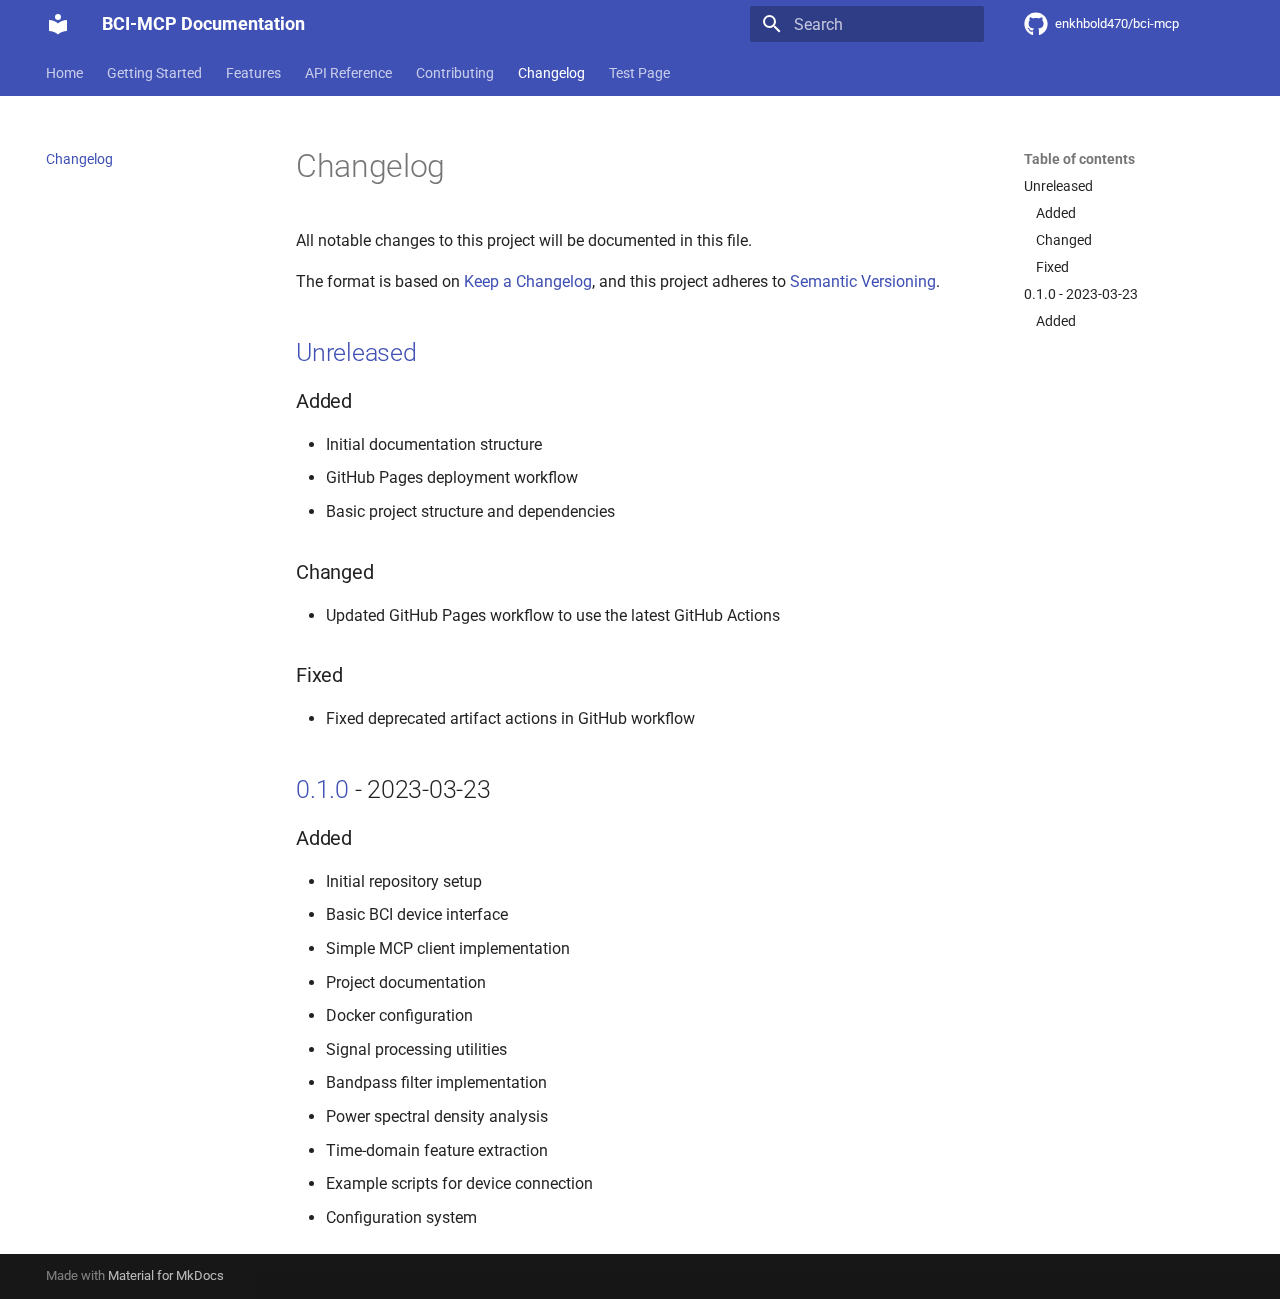
==== commit 5f3b6ac0: "Deployed fcb734e with MkDocs version: 1.6.1" ====
--- a/changelog/index.html
+++ b/changelog/index.html
@@ -17,6 +17,8 @@
       
         <link rel="prev" href="../contributing/">
       
+      
+        <link rel="next" href="../test/">
       
       
       <link rel="icon" href="../assets/images/favicon.png">
@@ -293,6 +295,23 @@
   
 
       
+        
+  
+  
+  
+    <li class="md-tabs__item">
+      <a href="../test/" class="md-tabs__link">
+        
+  
+    
+  
+  Test Page
+
+      </a>
+    </li>
+  
+
+      
     </ul>
   </div>
 </nav>
@@ -824,6 +843,27 @@
   
 </nav>
       
+    </li>
+  
+
+    
+      
+      
+  
+  
+  
+  
+    <li class="md-nav__item">
+      <a href="../test/" class="md-nav__link">
+        
+  
+  <span class="md-ellipsis">
+    Test Page
+    
+  </span>
+  
+
+      </a>
     </li>
   
 
